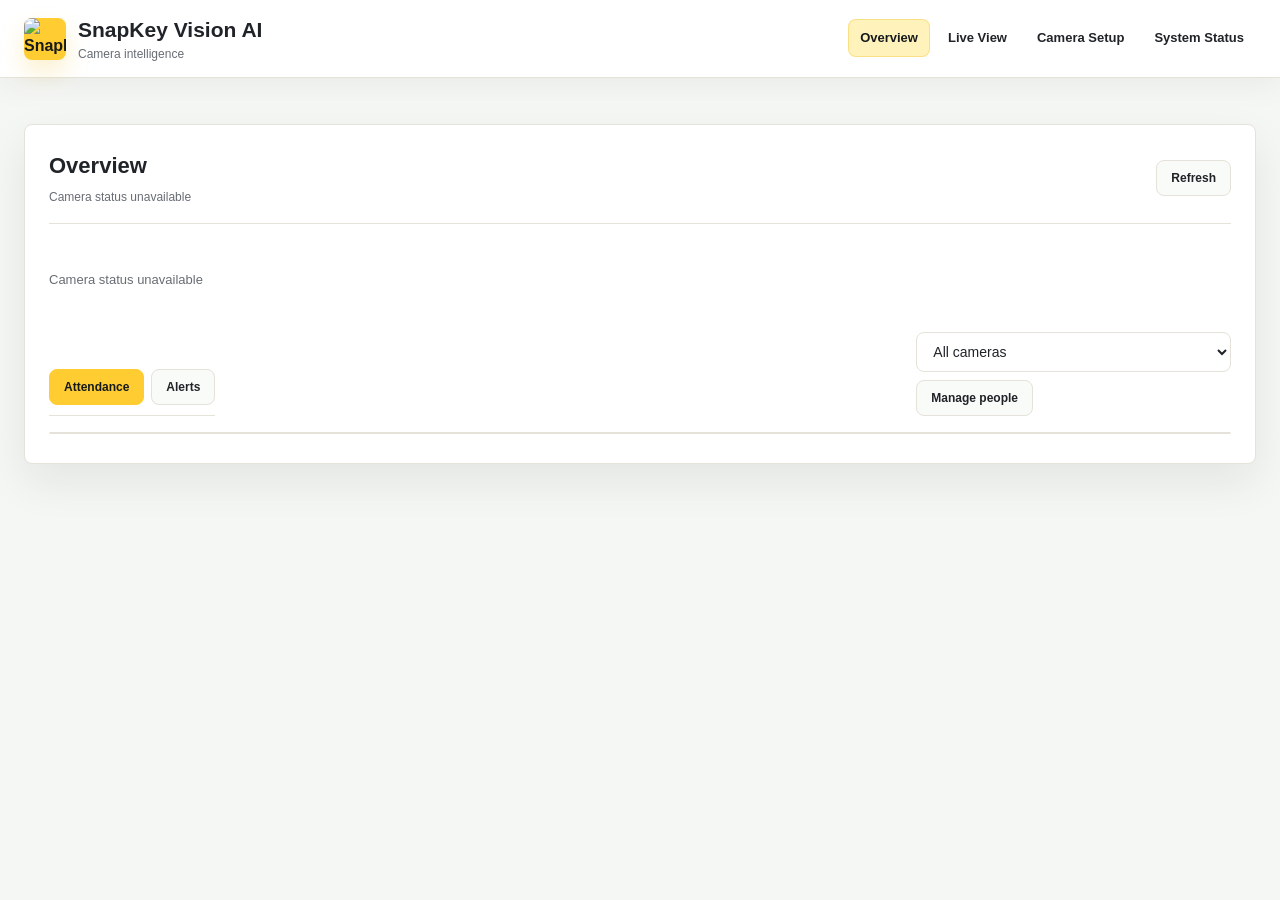
==== camera_service/web/setup.html @ 59950f77 "Fix unknown-person detection on entrance cameras" ====
<!DOCTYPE html>
<html lang="en">
<head>
    <meta charset="UTF-8">
    <meta name="viewport" content="width=device-width, initial-scale=1.0">
    <title>SnapKey Vision AI</title>
    <style>
        @font-face { font-family:Outfit; src:url('/static/fonts/outfit.woff2') format('woff2'); font-weight:100 900; font-display:swap; }
        [hidden] { display:none !important; }
        :root {
            --ink: #202327;
            --muted: #686d74;
            --line: #e5e2d9;
            --surface: #ffffff;
            --soft: #f2f5f3;
            --cream: #f5f7f5;
            --cream-alt: #f9fbf9;
            --brand: #ffcc32;
            --brand-dark: #161a1d;
            --brand-soft: #fff3bb;
            --success: #16a34a;
            --warning: #d97706;
            --danger: #dc2626;
            --shadow: 0 18px 45px rgba(22, 26, 29, 0.08);
        }

        * {
            margin: 0;
            padding: 0;
            box-sizing: border-box;
            font-family: "Outfit", "Segoe UI", Tahoma, Geneva, Verdana, sans-serif;
        }

        body {
            min-height: 100vh;
            background: var(--cream);
            color: var(--ink);
            line-height: 1.55;
        }

        .container {
            max-width: 1360px;
            margin: 0 auto;
            padding: 24px;
        }

        header {
            position: sticky;
            top: 0;
            z-index: 20;
            background: rgba(255, 255, 255, 0.94);
            border-bottom: 1px solid var(--line);
            box-shadow: 0 8px 30px rgba(22, 26, 29, 0.05);
            backdrop-filter: blur(14px);
        }

        .header-content {
            display: flex;
            justify-content: space-between;
            align-items: center;
            gap: 18px;
            max-width: 1360px;
            margin: 0 auto;
            padding: 14px 24px;
        }

        .brand-lockup {
            display: flex;
            align-items: center;
            gap: 12px;
            min-width: 230px;
        }

        .brand-mark {
            width: 42px;
            height: 42px;
            border-radius: 8px;
            background: var(--brand);
            color: var(--brand-dark);
            display: grid;
            place-items: center;
            font-weight: 800;
            box-shadow: 0 12px 24px rgba(239, 187, 31, 0.22);
        }

        h1 {
            font-size: 21px;
            font-weight: 750;
            letter-spacing: 0;
        }

        .brand-subtitle {
            color: var(--muted);
            font-size: 12px;
            margin-top: -2px;
        }

        nav {
            display: flex;
            gap: 6px;
            overflow-x: auto;
            padding-bottom: 2px;
        }

        nav a {
            color: var(--ink);
            text-decoration: none;
            padding: 9px 12px;
            border-radius: 8px;
            font-size: 13px;
            font-weight: 650;
            white-space: nowrap;
            transition: background-color 0.2s, color 0.2s, box-shadow 0.2s;
        }

        nav a:hover, nav a.active {
            background: var(--brand-soft);
            color: var(--brand-dark);
            box-shadow: inset 0 0 0 1px rgba(239, 187, 31, 0.35);
        }

        .main-content {
            display: none;
            padding: 24px;
            background-color: var(--surface);
            border: 1px solid var(--line);
            border-radius: 8px;
            box-shadow: var(--shadow);
            margin-top: 22px;
        }

        .main-content.active {
            display: block;
        }

        .section-header {
            display: flex;
            justify-content: space-between;
            align-items: center;
            gap: 16px;
            margin-bottom: 22px;
            padding-bottom: 16px;
            border-bottom: 1px solid var(--line);
        }

        .section-title {
            font-size: 22px;
            font-weight: 760;
            color: var(--ink);
        }

        h3 {
            margin: 22px 0 12px;
            color: #1e293b;
            font-size: 16px;
        }

        small {
            display: block;
            color: var(--muted);
            margin-top: 5px;
            font-size: 12px;
        }

        .btn {
            min-height: 36px;
            padding: 9px 14px;
            border: 1px solid transparent;
            border-radius: 8px;
            cursor: pointer;
            font-size: 12px;
            font-weight: 750;
            letter-spacing: 0;
            transition: transform 0.15s, box-shadow 0.15s, background-color 0.2s;
        }

        .btn:hover {
            transform: translateY(-1px);
        }
        .btn:disabled { opacity:.45; cursor:not-allowed; transform:none; box-shadow:none; }

        .btn-primary {
            background: var(--brand);
            color: var(--brand-dark);
            box-shadow: 0 10px 20px rgba(239, 187, 31, 0.20);
        }

        .btn-secondary {
            background-color: var(--cream-alt);
            color: var(--ink);
            border-color: var(--line);
        }

        .btn-success {
            background-color: var(--success);
            color: white;
        }

        .btn-danger {
            background-color: var(--danger);
            color: white;
        }

        .form-group {
            margin-bottom: 16px;
        }

        .form-group label, .form-col > label {
            display: block;
            margin-bottom: 6px;
            font-size: 13px;
            font-weight: 700;
            color: var(--ink);
        }

        .form-control {
            width: 100%;
            min-height: 40px;
            padding: 10px 12px;
            border: 1px solid var(--line);
            border-radius: 8px;
            background: white;
            color: var(--ink);
            font-size: 14px;
            transition: border-color 0.2s, box-shadow 0.2s;
        }

        .form-control:focus {
            border-color: #efbb1f;
            box-shadow: 0 0 0 4px rgba(255, 204, 50, 0.22);
            outline: none;
        }

        .checkbox-group {
            display: flex;
            align-items: center;
            gap: 9px;
            margin-bottom: 10px;
            color: #334155;
            font-weight: 650;
        }

        .checkbox-group input[type="checkbox"] {
            width: 16px;
            height: 16px;
            accent-color: var(--brand);
        }

        .status-badge {
            display: inline-block;
            padding: 5px 9px;
            border-radius: 999px;
            font-size: 11px;
            font-weight: 800;
            text-transform: uppercase;
        }

        .status-online {
            background-color: #dcfce7;
            color: #166534;
        }

        .status-offline {
            background-color: #fee2e2;
            color: #991b1b;
        }

        .status-degraded {
            background-color: #fef3c7;
            color: #92400e;
        }

        .status-reconnecting {
            background-color: #e0f2fe;
            color: #075985;
        }

        .camera-card {
            background: #ffffff;
            border: 1px solid var(--line);
            border-radius: 8px;
            padding: 18px;
            margin-bottom: 14px;
            box-shadow: 0 12px 30px rgba(15, 35, 70, 0.05);
            display: grid;
            grid-template-columns: minmax(0, 1fr) auto;
            gap: 16px;
            align-items: center;
        }

        .camera-info h3 {
            margin: 0 0 6px;
        }

        .camera-info p {
            color: var(--muted);
            font-size: 13px;
            overflow-wrap: anywhere;
        }

        .camera-actions {
            display: flex;
            flex-wrap: wrap;
            justify-content: flex-end;
            gap: 8px;
            max-width: 520px;
        }

        .table-container {
            overflow-x: auto;
            margin-top: 16px;
            border: 1px solid var(--line);
            border-radius: 8px;
            background: white;
        }

        table {
            width: 100%;
            border-collapse: collapse;
            min-width: 760px;
        }

        th, td {
            padding: 13px 14px;
            text-align: left;
            border-bottom: 1px solid #edf2f7;
            font-size: 13px;
            vertical-align: middle;
        }

        th {
            background-color: #f8fafc;
            font-weight: 800;
            color: #475569;
            text-transform: uppercase;
            font-size: 11px;
        }

        tr:hover {
            background-color: var(--cream-alt);
        }

        .person-photo, .person-photo-placeholder {
            width: 50px;
            height: 50px;
            border-radius: 8px;
        }

        .person-photo {
            object-fit: cover;
            border: 1px solid var(--line);
            background-color: #f8fafc;
            display: block;
        }

        .person-photo-placeholder {
            border: 1px dashed var(--line);
            color: var(--muted);
            background-color: var(--cream-alt);
            display: flex;
            align-items: center;
            justify-content: center;
            font-size: 11px;
            font-weight: 700;
        }

        .preview-container {
            margin-top: 20px;
            text-align: center;
        }

        .preview-image {
            max-width: 100%;
            max-height: 460px;
            border: 1px solid var(--line);
            border-radius: 8px;
            box-shadow: 0 14px 30px rgba(15, 35, 70, 0.08);
        }

        .test-result {
            margin-top: 15px;
            padding: 13px 14px;
            border-radius: 8px;
            display: none;
            font-size: 13px;
        }

        .test-success {
            background-color: #ecfdf5;
            color: #166534;
            border: 1px solid #bbf7d0;
            display: block;
        }

        .test-failure {
            background-color: #fef2f2;
            color: #991b1b;
            border: 1px solid #fecaca;
            display: block;
        }

        .form-row {
            display: flex;
            gap: 15px;
            margin-bottom: 15px;
        }

        .form-col {
            flex: 1;
            min-width: 0;
        }

        .loading {
            display: inline-block;
            width: 18px;
            height: 18px;
            border: 3px solid rgba(255,255,255,.3);
            border-radius: 50%;
            border-top-color: white;
            animation: spin 1s ease-in-out infinite;
        }

        @keyframes spin {
            to { transform: rotate(360deg); }
        }

        .system-status {
            display: grid;
            grid-template-columns: repeat(auto-fit, minmax(190px, 1fr));
            gap: 14px;
            margin-top: 18px;
        }

        .status-item {
            background: linear-gradient(180deg, #ffffff, var(--cream-alt));
            border: 1px solid var(--line);
            padding: 16px;
            border-radius: 8px;
        }

        .status-item h3 {
            font-size: 12px;
            color: var(--muted);
            margin: 0 0 8px;
            text-transform: uppercase;
        }

        .status-item p {
            font-size: 19px;
            font-weight: 800;
            color: var(--ink);
            overflow-wrap: anywhere;
        }

        .status-ok {
            color: var(--success) !important;
        }

        .status-warning {
            color: var(--warning) !important;
        }

        .status-error {
            color: var(--danger) !important;
        }

        .activation-panel {
            margin-top: 22px;
            padding: 18px;
            border: 1px solid var(--line);
            border-radius: 8px;
            background: var(--cream-alt);
        }

        .activation-panel h3 {
            margin-top: 0;
        }

        .activation-panel .btn {
            width: 100%;
        }

        .activation-message {
            margin-top: 12px;
            font-size: 13px;
            font-weight: 700;
            color: var(--muted);
        }

        .alert-banner {
            display: none;
            margin-bottom: 20px;
            padding: 14px 16px;
            border-radius: 8px;
            background: #fff1f2;
            color: #9f1239;
            border: 1px solid #fecdd3;
            font-weight: 750;
            box-shadow: 0 10px 25px rgba(225, 29, 72, 0.08);
        }

        #camera-form, #person-form-panel {
            background: var(--cream-alt);
            border: 1px solid var(--line);
            border-radius: 8px;
            padding: 18px;
            margin-bottom: 20px;
        }

        @media (max-width: 900px) {
            .header-content, .form-row, .camera-card {
                flex-direction: column;
                display: flex;
                align-items: stretch;
            }

            nav {
                width: 100%;
            }

            .camera-actions {
                justify-content: flex-start;
                max-width: none;
            }

            .container {
                padding: 16px;
            }
        }

        .operator-camera-tiles { display:grid; grid-template-columns:repeat(auto-fit,minmax(210px,1fr)); gap:10px; margin-bottom:18px; }
        .operator-camera-tile { display:flex; justify-content:space-between; align-items:center; gap:10px; min-height:74px; padding:13px 14px; border:1px solid var(--line); border-radius:8px; background:var(--surface); color:var(--ink); text-align:left; cursor:pointer; }
        .operator-camera-tile:hover { border-color:#e3b526; background:var(--brand-soft); }
        .operator-camera-tile strong,.operator-camera-tile small { display:block; margin:0; }
        .operator-camera-tile .live-status.online { color:var(--success); }
        .operator-camera-tile .live-status.offline { color:var(--danger); }
        .operator-records-toolbar { display:flex; justify-content:space-between; align-items:end; gap:12px; flex-wrap:wrap; }
        .operator-records-toolbar .form-control { min-width:190px; }
        #operator-records-table .btn { min-height:30px; padding:6px 9px; text-decoration:none; display:inline-flex; align-items:center; }
        @media (max-width:650px){ .operator-records-toolbar{align-items:stretch}.operator-records-toolbar .live-toolbar-actions{width:100%}.operator-records-toolbar .form-control{min-width:0;flex:1} }

        /* Camera Eye professional live workspace */
        .live-toolbar { display:flex; justify-content:space-between; align-items:center; gap:12px; flex-wrap:wrap; margin-bottom:18px; }
        .live-toolbar-actions { display:flex; gap:8px; align-items:center; flex-wrap:wrap; }
        .live-grid { display:grid; grid-template-columns:repeat(2,minmax(0,1fr)); gap:14px; }
        .live-grid.single { grid-template-columns:1fr; }
        .live-grid.dense { grid-template-columns:repeat(3,minmax(0,1fr)); }
        .live-tile { position:relative; overflow:hidden; min-height:250px; border:1px solid var(--line); border-radius:8px; background:#111827; box-shadow:0 8px 24px rgba(15,23,42,.10); }
        .live-tile img { display:block; width:100%; aspect-ratio:16/9; object-fit:contain; background:#0b0f14; }
        .live-tile-head { display:flex; justify-content:space-between; gap:8px; padding:10px 12px; color:white; background:#101519; }
        .live-tile-head strong { font-size:13px; }
        .live-status { display:inline-flex; align-items:center; gap:5px; font-size:11px; font-weight:750; }
        .live-status.online { color:#86efac; } .live-status.offline { color:#fca5a5; }
        .live-tile-foot { display:flex; justify-content:space-between; gap:8px; align-items:center; padding:10px 12px; background:#fff; }
        .live-tile-foot small { margin:0; }
        .camera-card { border:1px solid var(--line); border-radius:6px; padding:16px; margin-bottom:8px; background:#fff; display:flex; justify-content:space-between; align-items:center; gap:16px; }
        .camera-card .camera-info h3 { margin:0 0 5px; }
        .camera-card .camera-actions { display:flex; gap:7px; flex-wrap:wrap; justify-content:flex-end; }
        .camera-card .danger-menu { opacity:.86; }
        .camera-meta { color:var(--muted); font-size:12px; margin-top:3px; }
        .feature-pills { display:flex; gap:6px; flex-wrap:wrap; margin-top:10px; }
        .feature-pill { background:var(--cream-alt); border:1px solid var(--line); border-radius:999px; padding:4px 8px; font-size:10px; font-weight:700; }
        .camera-wall-empty { padding:44px 20px; text-align:center; border:1px dashed var(--line); border-radius:12px; color:var(--muted); background:var(--cream-alt); }
        @media (max-width:900px){ .live-grid,.live-grid.dense{grid-template-columns:1fr}.live-tile{min-height:180px}.edge-overview-grid{grid-template-columns:1fr !important} }
        #live-section { box-shadow:none; border:0; background:transparent; padding:0; }
        #cameras-section { box-shadow:none; border:0; background:transparent; padding:0; }
        .workspace-tabs { display:flex; gap:6px; align-items:center; }
        .workspace-tabs button[aria-selected="true"], .activity-tabs button[aria-selected="true"] { background:var(--brand); color:var(--brand-dark); border-color:var(--brand); }
        .focus-workspace { display:grid; grid-template-columns:minmax(170px,210px) minmax(0,1fr) minmax(240px,280px); gap:14px; align-items:start; }
        .camera-rail, .focus-detail, .activity-band { background:var(--surface); border:1px solid var(--line); border-radius:8px; }
        .camera-rail { padding:12px; display:grid; gap:6px; }
        .camera-rail h3, .focus-detail h3 { margin:0 0 8px; font-size:13px; }
        .camera-rail button { width:100%; min-height:58px; text-align:left; background:transparent; border:1px solid transparent; border-radius:6px; padding:8px 10px; cursor:pointer; color:var(--ink); }
        .camera-rail button[aria-current="true"] { border-color:#e3b526; background:#fff5ca; }
        .camera-rail button strong, .camera-rail button small { display:block; margin:0; overflow-wrap:anywhere; }
        .camera-rail button small { font-weight:500; }
        .focus-stage { background:#101519; border-radius:8px; overflow:hidden; min-width:0; }
        .focus-stage img, .focus-placeholder { width:100%; aspect-ratio:16/9; object-fit:contain; display:block; background:#101519; }
        .focus-placeholder { display:grid; place-items:center; color:#d1d5db; text-align:center; padding:20px; }
        .focus-stage-bar { padding:10px 12px; color:#f9fafb; display:flex; justify-content:space-between; gap:10px; align-items:center; }
        .focus-stage-bar strong { font-size:13px; overflow-wrap:anywhere; }
        .focus-detail { padding:14px; min-height:260px; }
        .focus-detail dl { display:grid; grid-template-columns:1fr auto; gap:8px; font-size:12px; margin:0 0 14px; }
        .focus-detail dt { color:var(--muted); }.focus-detail dd { margin:0; text-align:right; font-weight:700; overflow-wrap:anywhere; }
        .recognized-person { display:flex; gap:10px; align-items:center; border-top:1px solid var(--line); padding:12px 0; margin-top:4px; min-height:60px; }
        #station-panel .recognized-person { flex-wrap:wrap; }
        #station-panel .recognized-person img { width:100px; height:100px; }
        .recognized-person img { width:44px; height:44px; border-radius:6px; object-fit:cover; background:var(--soft); }
        .recognized-person strong { display:block; font-size:12px; }.recognized-person small { margin:0; }
        .focus-detail .camera-actions { display:flex; flex-wrap:wrap; gap:7px; }
        .focus-detail .camera-actions .btn { flex:1 1 46%; }
        .focus-detail .camera-actions .btn:disabled { opacity:.45; cursor:not-allowed; }
        .activity-band { margin-top:14px; padding:14px; min-height:170px; }
        .activity-tabs { display:flex; gap:7px; border-bottom:1px solid var(--line); padding-bottom:10px; }
        .activity-list { display:grid; gap:0; max-height:260px; overflow-y:auto; }
        .activity-row { display:grid; grid-template-columns:minmax(0,1fr) auto; gap:8px; padding:11px 2px; border-bottom:1px solid var(--line); font-size:12px; }
        .activity-row strong { display:block; overflow-wrap:anywhere; }.activity-row small { margin:0; }.activity-row time { white-space:nowrap; color:var(--muted); }
        .activity-empty { padding:24px 0; color:var(--muted); font-size:13px; }
        #live-wall-view[hidden], #live-focus-view[hidden], .focus-stage img[hidden], .focus-placeholder[hidden] { display:none; }
        #live-layout-controls[hidden], .recognized-person img[hidden] { display:none; }
        @media (max-width:1050px) { .focus-workspace { grid-template-columns:160px minmax(0,1fr); }.focus-detail { grid-column:1 / -1; min-height:0; } }
        @media (max-width:650px) { .focus-workspace { grid-template-columns:1fr; }.camera-rail { display:block; }.camera-rail h3 { display:none; }#focus-camera-list { display:flex; gap:6px; overflow-x:auto; }.camera-rail button { min-width:145px; }.focus-detail { grid-column:auto; }.live-toolbar { align-items:flex-start; } }
    
        .focus-stage { position:relative; }
        #security-zone-layer { position:absolute; inset:42px 0 0 0; z-index:5; pointer-events:auto; }
        .security-zone-box { position:absolute; border:2px solid #ffcc32; background:rgba(255,204,50,.10); min-width:8px; min-height:8px; }
        .security-zone-box span { position:absolute; left:0; top:0; transform:translateY(-100%); background:#161a1d; color:#fff; padding:2px 6px; font-size:11px; white-space:nowrap; }
        .security-zone-resize { position:absolute; right:-6px; bottom:-6px; width:14px; height:14px; border-radius:50%; background:#ffcc32; border:2px solid #161a1d; cursor:nwse-resize; }
</style>
</head>
<body>
    <header>
        <div class="header-content">
            <div class="brand-lockup">
                <img class="brand-mark" src="/static/snapkey.png" alt="SnapKey">
                <div>
                    <h1>SnapKey Vision AI</h1>
                    <div class="brand-subtitle">Camera intelligence</div>
                </div>
            </div>
            <nav>
                <a href="#" class="active" data-section="overview">Overview</a>
                <a href="#" data-section="live">Live View</a>
                <a href="#" data-section="cameras">Camera Setup</a>
                <a href="#" data-section="system">System Status</a>
            </nav>
        </div>
    </header>

    <div class="container">
        <div id="operator-notice" role="status" hidden></div>
        <div id="unknown-alert-banner" class="alert-banner"></div>

        <section id="overview-section" class="main-content active">
            <div class="section-header"><div><h2 class="section-title">Overview</h2><small id="overview-summary">Loading cameras...</small></div><button class="btn btn-secondary" id="overview-refresh" type="button">Refresh</button></div>
            <div id="operator-camera-tiles" class="operator-camera-tiles"></div>
            <div class="operator-records-toolbar">
                <div class="activity-tabs" role="tablist" aria-label="Records"><button class="btn btn-secondary" id="operator-attendance-tab" role="tab" aria-selected="true" type="button">Attendance</button><button class="btn btn-secondary" id="operator-alerts-tab" role="tab" aria-selected="false" type="button">Alerts</button></div>
                <div class="live-toolbar-actions"><select id="operator-camera-filter" class="form-control" aria-label="Filter by camera"><option value="">All cameras</option></select><button id="operator-manage-people" class="btn btn-secondary" type="button">Manage people</button></div>
            </div>
            <div class="table-container"><table id="operator-records-table"><thead id="operator-records-head"></thead><tbody id="operator-records-body"></tbody></table></div>
            <small id="operator-records-status" role="status"></small>
        </section>

        <!-- System Status Section -->
        <div id="system-section" class="main-content">
            <div class="section-header">
                <h2 class="section-title">System Status</h2>
            </div>

            <div class="system-status">
                <div class="status-item">
                    <h3>Application Status</h3>
                    <p id="app-status" class="status-ok">Loading...</p>
                </div>
                <div class="status-item">
                    <h3>Database Status</h3>
                    <p id="db-status" class="status-ok">Loading...</p>
                </div>
                <div class="status-item">
                    <h3>Configured Cameras</h3>
                    <p id="camera-count">0</p>
                </div>
                <div class="status-item">
                    <h3>Online Cameras</h3>
                    <p id="online-cameras">0</p>
                </div>
                <div class="status-item">
                    <h3>Active Personnel</h3>
                    <p id="active-personnel">0</p>
                </div>
                <div class="status-item">
                    <h3>Unknown Incidents Today</h3>
                    <p id="unknown-incidents">0</p>
                </div>
                <div class="status-item">
                    <h3>Edge Agent</h3>
                    <p id="edge-id">Loading...</p>
                </div>
                <div class="status-item">
                    <h3>Cloud Sync</h3>
                    <p id="cloud-sync-status">Loading...</p>
                </div>
                <div class="status-item">
                    <h3>Queued Events</h3>
                    <p id="queued-events">0</p>
                </div>
                <div class="status-item">
                    <h3>Activation</h3>
                    <p id="license-status">Loading...</p>
                </div>
                <div class="status-item">
                    <h3>Machine Code</h3>
                    <p id="machine-code">Loading...</p>
                </div>
            </div>


            <details class="operator-advanced"><summary>Device details</summary><div id="system-diagnostics-grid" class="system-status"></div></details>
            <div hidden style="display:grid;grid-template-columns:1.35fr 1fr;gap:16px;margin:20px 0" class="edge-overview-grid">
                <div class="camera-card">
                    <div style="display:flex;justify-content:space-between;align-items:center;gap:12px"><div><h3 style="margin:0">Camera Health</h3><small>Current status of cameras connected to this Edge PC.</small></div><button class="btn btn-primary" type="button" id="overview-open-live">Open Live Cameras</button></div>
                    <div id="edge-overview-cameras" style="margin-top:10px">Loading cameras...</div>
                </div>
                <div class="camera-card">
                    <h3 style="margin:0">Edge Health</h3><small>Cloud sync and local processing status.</small>
                    <div id="edge-overview-health" style="margin-top:14px">Loading...</div>
                </div>
            </div>
            <div class="activation-panel">
                <h3>Cloud Activation</h3>
                <form id="activation-form">
                    <div class="form-group">
                        <label for="activation-code">One-Time Activation Code</label>
                        <input type="text" id="activation-code" class="form-control" autocomplete="one-time-code" placeholder="CE-XXXX-XXXX-XXXX" required>
                        <small>Generate this code from Camera Eye Cloud → System Status → Setup New Device. Company and shop are assigned automatically.</small>
                    </div>
                    <button type="submit" class="btn btn-primary" id="activation-submit">Activate This PC</button>
                    <div id="activation-message" class="activation-message"></div>
                </form>
            </div>
        </div>


        <!-- Live Cameras Section -->
        <div id="live-section" class="main-content">
            <div class="section-header">
                <div>
                    <h2 class="section-title">Live View</h2>
                </div>
                <div class="live-toolbar-actions">
                    <button class="btn btn-secondary" id="live-refresh-btn" type="button">Refresh</button>
                    <button class="btn btn-primary" id="live-overlay-btn" type="button">AI Overlay: On</button>
                </div>
            </div>
            <div class="live-toolbar">
                <div><strong id="live-camera-summary">Loading cameras...</strong></div>
                <div class="workspace-tabs" role="tablist" aria-label="Camera view">
                    <button class="btn btn-secondary" id="live-focus-tab" type="button" role="tab" aria-selected="true">Focus</button>
                    <button class="btn btn-secondary" id="live-wall-tab" type="button" role="tab" aria-selected="false">Wall</button>
                </div>
                <div class="live-toolbar-actions" id="live-layout-controls" hidden>
                    <button class="btn btn-secondary live-layout-btn" data-layout="single" type="button">1</button>
                    <button class="btn btn-secondary live-layout-btn" data-layout="grid" type="button">4</button>
                    <button class="btn btn-secondary live-layout-btn" data-layout="dense" type="button">9</button>
                </div>
            </div>
            <button id="close-live-view" class="btn btn-secondary" type="button">Close Live View</button>
            <div id="live-focus-view" class="focus-workspace" role="tabpanel">
                <aside class="camera-rail"><h3>Cameras</h3><div id="focus-camera-list"></div></aside>
                <div class="focus-stage">
                    <div class="focus-stage-bar"><strong id="focus-camera-name">Select a camera</strong><span id="focus-camera-status" class="live-status offline">OFFLINE</span></div>
                    <img id="focus-camera-image" alt="Selected live camera" hidden>
                    <div id="security-zone-layer" hidden></div>
                    <div id="focus-camera-placeholder" class="focus-placeholder"><span id="focus-camera-placeholder-text">Select an online camera</span><button id="focus-open-live-btn" class="btn btn-primary" type="button" hidden>Open Live View</button></div>
                </div>
                <aside class="focus-detail">
                    <h3 id="focus-purpose">Attendance</h3>
                    <dl><dt>Camera role</dt><dd id="focus-camera-role">-</dd><dt>Monitoring</dt><dd id="focus-camera-monitoring">-</dd></dl>
                    <span id="focus-camera-zone" hidden></span><span id="focus-camera-features" hidden></span>
                    <div id="station-panel"><div class="recognized-person"><img id="focus-person-photo" alt="Latest attendance snapshot" hidden><div><strong id="focus-person-name">No attendance yet</strong><small id="focus-person-time"></small></div></div>
                    <dl id="focus-attendance-details"><dt>Recognition</dt><dd id="focus-time-in">-</dd><dt>State</dt><dd id="focus-time-out">-</dd><dt>Validity</dt><dd id="focus-duration">-</dd></dl>
                    <div id="station-actions" class="camera-actions"></div>
                    <div class="camera-actions"><button class="btn btn-success" id="attendance-start" type="button">Start Attendance</button><button class="btn btn-danger" id="attendance-stop" type="button">Stop Attendance</button></div>
                    <h3>Recent attendance</h3><div id="station-recent" class="activity-list" style="max-height:300px;overflow:auto"></div></div>
                    <div id="security-panel" hidden><strong>Security zones</strong><small>Draw zones over the live picture. Unknown-person alarms are confirmed only inside enabled zones.</small><div class="camera-actions"><button class="btn btn-primary" id="security-add-zone" type="button">Add Detection Zone</button><button class="btn btn-secondary" id="security-refresh-zones" type="button">Refresh Zones</button></div><div id="security-zone-list" class="activity-list"></div><small id="security-zone-message"></small><h3>Safety detection</h3><small id="safety-capability">Fire / smoke: checking model capability…</small></div>
                    <div class="camera-actions"><button class="btn btn-success" id="focus-camera-start" type="button">Start Camera</button><button class="btn btn-secondary" id="focus-camera-stop" type="button">Stop Camera</button><button class="btn btn-secondary" id="focus-camera-capture" type="button">Capture</button><button class="btn btn-secondary" id="focus-camera-settings" type="button">Settings</button><button class="btn btn-secondary" id="focus-camera-fullscreen" type="button">Full Screen</button></div>
                    <small id="focus-control-message" role="status"></small>
                </aside>
            </div>
            <div id="live-wall-view" role="tabpanel" hidden><div id="live-camera-grid" class="live-grid"></div></div>
            <div class="activity-band" hidden><div class="activity-tabs" role="tablist" aria-label="Recent activity"><button class="btn btn-secondary" id="live-attendance-tab" type="button" role="tab" aria-selected="true">Attendance</button><button class="btn btn-secondary" id="live-alerts-tab" type="button" role="tab" aria-selected="false">Alerts</button></div><div id="live-activity-list" class="activity-list" aria-live="polite"></div></div>
        </div>

        <!-- Cameras Section -->
        <div id="cameras-section" class="main-content">
            <div class="section-header">
                <h2 class="section-title">Camera Setup</h2>
                <button class="btn btn-primary" id="add-camera-btn">Add Camera</button>
            </div>

            <div id="camera-form" style="display: none;">
                <h3>Camera Setup</h3>
                <form id="camera-setup-form">
                    <div class="form-row">
                        <div class="form-col">
                            <div class="form-group">
                                <label for="camera-name">Camera Name</label>
                                <input type="text" id="camera-name" class="form-control" required>
                            </div>
                        </div>
                        <div class="form-col" hidden>
                            <div class="form-group">
                                <label for="camera-id">Camera ID</label>
                                <input type="text" id="camera-id" class="form-control">
                            </div>
                        </div>
                    </div>

                    <div class="form-group">
                        <label for="rtsp-url">Camera Source</label>
                        <input type="text" id="rtsp-url" class="form-control" placeholder="RTSP URL or webcam index, for example 0" required>
                    </div>

                    <div class="form-group">
                        <label for="camera-role">Camera Role</label>
                        <select id="camera-role" class="form-control">
                            <option value="ENTRANCE_EXIT">Attendance</option>
                            <option value="SECURITY">Security / unknown persons</option>
                            <option value="GENERAL">General monitoring</option>
                            <option value="SHOPLIFTING">Object security</option>
                        </select>
                    </div>

                    <details class="operator-advanced" id="camera-advanced"><summary>Advanced settings</summary>
                    <div class="form-row">
                        <div class="form-col">
                            <div class="form-group">
                                <label for="camera-zone">Camera Zone</label>
                                <select id="camera-zone" class="form-control">
                                    <option value="inside">Inside</option>
                                    <option value="outside">Outside</option>
                                </select>
                            </div>
                        </div>
                        <div class="form-col">
                            <div class="form-group">
                                <label for="crowd-threshold">Crowd Alert Threshold</label>
                                <input type="number" id="crowd-threshold" class="form-control" value="10" min="1">
                            </div>
                        </div>
                    </div>

                    <div class="form-group">
                        <label>Features</label>
                        <div class="checkbox-group" id="feature-row-attendance">
                            <input type="checkbox" id="feature-attendance" checked>
                            <label for="feature-attendance">Attendance</label>
                        </div>
                        <div class="checkbox-group" id="feature-row-face-recognition">
                            <input type="checkbox" id="feature-face-recognition" checked>
                            <label for="feature-face-recognition">Face Recognition</label>
                        </div>
                        <div class="checkbox-group" id="feature-row-unknown-detection">
                            <input type="checkbox" id="feature-unknown-detection" checked>
                            <label for="feature-unknown-detection">Unknown Person Detection</label>
                        </div>
                        <div class="checkbox-group" id="feature-row-shoplifting">
                            <input type="checkbox" id="feature-shoplifting">
                            <label for="feature-shoplifting">Shoplifting</label>
                        </div>
                        <div class="checkbox-group" id="feature-row-object-security">
                            <input type="checkbox" id="feature-object-security">
                            <label for="feature-object-security">Object Security</label>
                        </div>
                    </div>

                    <div class="form-group">
                        <label>Tracking Performance</label>
                        <div class="form-row">
                            <div class="form-col">
                                <label for="camera-rotation">Rotation</label><select id="camera-rotation" class="form-control"><option value="0">Normal (0°)</option><option value="90">90°</option><option value="180">180°</option><option value="270">270°</option></select><select id="tracking-mode" class="form-control">
                                    <option value="detect" selected>Detection only</option>
                                    <option value="track">ByteTrack IDs</option>
                                </select>
                                <small>Detection only is fastest. ByteTrack gives stable IDs.</small>
                            </div>
                            <div class="form-col">
                                <input type="number" id="tracking-fps" class="form-control" value="3" min="1" max="12" step="0.5">
                                <small>Tracking FPS. Use 2-4 on low-end laptops.</small>
                            </div>
                            <div class="form-col">
                                <select id="tracking-imgsz" class="form-control">
                                    <option value="320">Fast 320</option>
                                    <option value="384" selected>Balanced 384</option>
                                    <option value="480">Sharper 480</option>
                                    <option value="640">Best 640</option>
                                </select>
                                <small>AI image size. Smaller is faster.</small>
                            </div>
                            <div class="form-col">
                                <input type="number" id="tracking-quality" class="form-control" value="65" min="35" max="95" step="5">
                                <small>Stream quality. 55-70 is best for weak PCs.</small>
                            </div>
                        </div>
                    </div>

                    </details>
                    <div class="form-group">
                        <button type="button" class="btn btn-secondary" id="test-connection-btn">
                            <span id="test-btn-text">TEST CONNECTION</span>
                            <span id="test-btn-loading" class="loading" style="display: none;"></span>
                        </button>
                    </div>

                    <div id="test-result" class="test-result"></div>

                    <div class="preview-container" id="preview-container" style="display: none;">
                        <h4>Camera Preview</h4>
                        <img id="camera-preview" class="preview-image" alt="Camera Preview">
                    </div>

                    <div class="form-group">
                        <button type="submit" class="btn btn-primary">SAVE CAMERA</button>
                        <button type="button" class="btn btn-secondary" id="cancel-camera-btn">CANCEL</button>
                    </div>
                </form>
            </div>

            <div id="camera-list">
                <h3>Configured Cameras</h3>
                <div id="cameras-container"></div>
            </div>
        </div>

        <!-- Personnel Section -->
        <div id="personnel-section" class="main-content">
            <div class="section-header">
                <h2 class="section-title">Manage People</h2>
                <div class="live-toolbar-actions"><button class="btn btn-secondary" id="people-back" type="button">Back to overview</button><button class="btn btn-primary" id="add-person-btn">Add person</button></div>
            </div>

            <div id="person-form-panel" style="display: none;">
                <h3>Add Person</h3>
                <form id="person-form">
                    <div class="form-row">
                        <div class="form-col">
                            <div class="form-group">
                                <label for="person-name">Full Name</label>
                                <input type="text" id="person-name" class="form-control" required>
                            </div>
                        </div>
                        <div class="form-col">
                            <div class="form-group">
                                <label for="employee-code">Employee Code</label>
                                <input type="text" id="employee-code" class="form-control" required>
                            </div>
                        </div>
                    </div>

                    <div class="form-row">
                        <div class="form-col">
                            <div class="form-group">
                                <label for="person-role">Role</label>
                                <select id="person-role" class="form-control">
                                    <option value="WORKER">Worker</option>
                                    <option value="MANAGER">Manager</option>
                                    <option value="OWNER">Owner</option>
                                </select>
                            </div>
                        </div>
                        <div class="form-col">
                            <div class="form-group">
                                <label for="person-phone">Phone</label>
                                <input type="text" id="person-phone" class="form-control">
                            </div>
                        </div>
                    </div>

                    <div class="form-group">
                        <label for="person-email">Email</label>
                        <input type="email" id="person-email" class="form-control">
                    </div>

                    <div class="form-group">
                        <label for="person-face-image">Face Image</label>
                        <input type="file" id="person-face-image" class="form-control" accept="image/jpeg,image/png,image/webp">
                        <small>Use a clear front-facing image with one face. You can add or replace this later with Enroll Face.</small>
                    </div>

                    <div class="form-group">
                        <button type="submit" class="btn btn-primary" id="person-save-btn">ADD PERSON</button>
                        <button type="button" class="btn btn-secondary" id="cancel-person-btn">CANCEL</button>
                    </div>
                </form>
            </div>

            <div class="table-container">
                <table id="personnel-table">
                    <thead>
                        <tr>
                            <th>Photo</th>
                            <th>Name</th>
                            <th>Employee Code</th>
                            <th>Role</th>
                            <th>Phone</th>
                            <th>Email</th>
                            <th>Active</th>
                            <th>Actions</th>
                        </tr>
                    </thead>
                    <tbody id="personnel-list">
                        <!-- Personnel will be loaded here -->
                    </tbody>
                </table>
            </div>
        </div>

        <!-- Attendance Section -->
        <div id="attendance-section" class="main-content">
            <div class="section-header">
                <h2 class="section-title">Attendance Records</h2>
            </div>

            <div class="table-container">
                <table id="attendance-table">
                    <thead>
                        <tr>
                            <th>Name</th>
                            <th>Employee Code</th>
                            <th>Role</th>
                            <th>Arrival</th>
                            <th>Exit</th>
                            <th>Arrival Snapshot</th>
                            <th>Exit Snapshot</th>
                            <th>Duration</th>
                            <th>Status</th>
                            <th>Arrival Camera</th>
                            <th>Exit Camera</th>
                        </tr>
                    </thead>
                    <tbody id="attendance-list">
                        <!-- Attendance records will be loaded here -->
                    </tbody>
                </table>
            </div>

            <h3>Current Presence</h3>
            <div class="table-container">
                <table id="presence-table">
                    <thead>
                        <tr>
                            <th>Name</th>
                            <th>Employee Code</th>
                            <th>Status</th>
                            <th>Last Seen</th>
                            <th>Camera</th>
                            <th>Confidence</th>
                            <th>Break Started</th>
                        </tr>
                    </thead>
                    <tbody id="presence-list">
                        <!-- Presence will be loaded here -->
                    </tbody>
                </table>
            </div>

            <h3>Break / Person Events</h3>
            <div class="table-container">
                <table id="person-events-table">
                    <thead>
                        <tr>
                            <th>Name</th>
                            <th>Employee Code</th>
                            <th>Event</th>
                            <th>Time</th>
                            <th>Camera</th>
                        </tr>
                    </thead>
                    <tbody id="person-events-list">
                        <!-- Person events will be loaded here -->
                    </tbody>
                </table>
            </div>
        </div>

        <!-- Object Security Test Section -->
        <div id="object-security-section" class="main-content">
            <div class="section-header">
                <h2 class="section-title">Object Security Test</h2>
            </div>

            <div class="system-status">
                <div class="status-item">
                    <h3>Object</h3>
                    <p>Scissors</p>
                </div>
                <div class="status-item">
                    <h3>Active Model</h3>
                    <p id="object-security-active-model">Loading...</p>
                </div>
                <div class="status-item">
                    <h3>Status</h3>
                    <p id="object-security-status">Loading...</p>
                </div>
                <div class="status-item">
                    <h3>Candidates</h3>
                    <p id="object-security-candidate-count">0</p>
                </div>
            </div>

            <h3>Object Security Test Mode</h3>
            <div class="form-row">
                <div class="form-col checkbox-group"><input type="checkbox" id="os-toggle-face"><label for="os-toggle-face">Face Recognition</label></div>
                <div class="form-col checkbox-group"><input type="checkbox" id="os-toggle-attendance"><label for="os-toggle-attendance">Attendance</label></div>
                <div class="form-col checkbox-group"><input type="checkbox" id="os-toggle-unknown"><label for="os-toggle-unknown">Unknown Person</label></div>
                <div class="form-col checkbox-group"><input type="checkbox" id="os-toggle-shoplifting"><label for="os-toggle-shoplifting">Shoplifting</label></div>
                <div class="form-col checkbox-group"><input type="checkbox" id="os-toggle-object" checked><label for="os-toggle-object">Object Security</label></div>
            </div>

            <h3>Runtime Settings</h3>
            <div class="form-row">
                <div class="form-col">
                    <label for="os-source-type">Source</label>
                    <select id="os-source-type" class="form-control">
                        <option value="camera">Configured Camera</option>
                        <option value="direct">RTSP / Webcam / Video</option>
                    </select>
                </div>
                <div class="form-col">
                    <label for="os-camera-id">Configured Camera</label>
                    <select id="os-camera-id" class="form-control"></select>
                </div>
                <div class="form-col">
                    <label for="os-direct-source">Direct Source</label>
                    <input type="text" id="os-direct-source" class="form-control" placeholder="0, dshow:USB Camera, rtsp://..., or video file">
                </div>
                <div class="form-col">
                    <label for="os-model-mode">Model</label>
                    <select id="os-model-mode" class="form-control">
                        <option value="active">Active Production Model</option>
                        <option value="candidate">Candidate Model Test</option>
                    </select>
                </div>
                <div class="form-col">
                    <label for="os-candidate-id">Candidate</label>
                    <select id="os-candidate-id" class="form-control"></select>
                </div>
            </div>
            <div class="form-row">
                <div class="form-col">
                    <label for="os-confidence">Confidence</label>
                    <input type="number" id="os-confidence" class="form-control" value="0.55" min="0.05" max="0.95" step="0.05">
                </div>
                <div class="form-col">
                    <label for="os-imgsz">Inference Resolution</label>
                    <select id="os-imgsz" class="form-control">
                        <option value="640">640</option>
                        <option value="960" selected>960</option>
                        <option value="1280">1280</option>
                    </select>
                </div>
                <div class="form-col checkbox-group"><input type="checkbox" id="os-roi"><label for="os-roi">ROI enabled</label></div>
                <div class="form-col checkbox-group"><input type="checkbox" id="os-tiling"><label for="os-tiling">Tiled inference</label></div>
                <div class="form-col checkbox-group"><input type="checkbox" id="os-confirmation" checked><label for="os-confirmation">Temporal confirmation</label></div>
                <div class="form-col checkbox-group"><input type="checkbox" id="os-beep" checked><label for="os-beep">PC beep</label></div>
            </div>
            <div class="form-group">
                <button class="btn btn-primary" type="button" onclick="startObjectSecurityTest()">START TEST</button>
                <button class="btn btn-secondary" type="button" onclick="stopObjectSecurityTest()">STOP TEST</button>
            </div>
            <div class="preview-container" id="object-security-preview-container" style="display: none;">
                <img id="object-security-live" class="preview-image" alt="Object Security Live Test">
            </div>

            <h3>Upload Candidate Model</h3>
            <form id="object-security-upload-form">
                <div class="form-row">
                    <div class="form-col"><input type="file" id="os-model-file" class="form-control" accept=".pt" required></div>
                    <div class="form-col"><input type="text" id="os-model-name" class="form-control" placeholder="Model name"></div>
                    <div class="form-col"><input type="text" id="os-model-version" class="form-control" placeholder="Version"></div>
                    <div class="form-col"><input type="text" id="os-model-source" class="form-control" placeholder="Source, e.g. Kaggle"></div>
                </div>
                <div class="form-group">
                    <textarea id="os-model-notes" class="form-control" rows="2" placeholder="Dataset notes"></textarea>
                </div>
                <button type="submit" class="btn btn-primary">UPLOAD MODEL</button>
                <span id="object-security-upload-result"></span>
            </form>

            <h3>Candidate Models</h3>
            <div class="form-group">
                <button class="btn btn-secondary" type="button" onclick="rollbackObjectSecurityModel()">ROLLBACK TO PREVIOUS MODEL</button>
            </div>
            <div class="table-container">
                <table>
                    <thead><tr><th>Name</th><th>Version</th><th>Source</th><th>Uploaded</th><th>Actions</th></tr></thead>
                    <tbody id="object-security-candidates-list"></tbody>
                </table>
            </div>

            <h3>Object Security Events</h3>
            <div class="table-container">
                <table>
                    <thead><tr><th>Time</th><th>Camera</th><th>Object</th><th>Confidence</th><th>Track ID</th><th>Model</th><th>Alert</th></tr></thead>
                    <tbody id="object-security-events-list"></tbody>
                </table>
            </div>
        </div>

        <!-- Security Alerts Section -->
        <div id="security-section" class="main-content">
            <div class="section-header">
                <h2 class="section-title">Security Alerts</h2>
            </div>

            <div class="table-container">
                <table id="security-table">
                    <thead>
                        <tr>
                            <th>Snapshot</th>
                            <th>Clip</th>
                            <th>Object</th>
                            <th>Confidence</th>
                            <th>Camera</th>
                            <th>Time</th>
                            <th>Status</th>
                            <th>Actions</th>
                        </tr>
                    </thead>
                    <tbody id="security-alerts-list">
                        <!-- Security alerts will be loaded here -->
                    </tbody>
                </table>
            </div>
        </div>

        <!-- Unknown Persons Section -->
        <div id="unknown-section" class="main-content">
            <div class="section-header">
                <h2 class="section-title">Unknown Persons</h2>
            </div>

            <div class="table-container">
                <table id="unknown-table">
                    <thead>
                        <tr>
                            <th>Snapshot</th>
                            <th>Camera</th>
                            <th>First Seen</th>
                            <th>Last Seen</th>
                            <th>Status</th>
                            <th>Recognition Attempts</th>
                            <th>Best Similarity</th>
                            <th>Actions</th>
                        </tr>
                    </thead>
                    <tbody id="unknown-list">
                        <!-- Unknown persons will be loaded here -->
                    </tbody>
                </table>
            </div>
        </div>
    </div>

    <script src="/static/station.js"></script>
    <script>
        // API Base URL
        const API_BASE = '/api/v1';
        let editingCameraId = null;
        let editingPersonId = null;
        let seenOpenSecurityAlertIds = new Set();

        // DOM Elements
        const sections = {
            overview: document.getElementById('overview-section'),
            system: document.getElementById('system-section'),
            live: document.getElementById('live-section'),
            cameras: document.getElementById('cameras-section'),
            personnel: document.getElementById('personnel-section'),
            attendance: document.getElementById('attendance-section'),
            objectSecurity: document.getElementById('object-security-section'),
            security: document.getElementById('security-section'),
            unknown: document.getElementById('unknown-section')
        };

        const navLinks = document.querySelectorAll('nav a');

        // Navigation
        navLinks.forEach(link => {
            link.addEventListener('click', (e) => {
                e.preventDefault();

                // Update active link
                navLinks.forEach(l => l.classList.remove('active'));
                link.classList.add('active');

                // Show selected section
                const sectionId = link.getAttribute('data-section');
                Object.values(sections).forEach(section => section.classList.remove('active'));
                if (!sections[sectionId]) return;
                sections[sectionId].classList.add('active');

                // Load section data
                loadSectionData(sectionId);
            });
        });

        const activationForm = document.getElementById('activation-form');
        if (activationForm) {
            activationForm.addEventListener('submit', async (event) => {
                event.preventDefault();
                const submitButton = document.getElementById('activation-submit');
                const message = document.getElementById('activation-message');
                submitButton.disabled = true;
                submitButton.textContent = 'Activating...';
                message.textContent = 'Connecting this device to SnapKey Cloud.';
                message.className = 'activation-message status-warning';
                try {
                    const response = await fetch(`${API_BASE}/activate`, {
                        method: 'POST',
                        headers: { 'Content-Type': 'application/json' },
                        body: JSON.stringify({
                            company_code: '',
                            shop_code: '',
                            activation_code: document.getElementById('activation-code').value.trim()
                        })
                    });
                    const body = await response.json();
                    if (!response.ok) {
                        throw new Error(typeof body.detail === 'string' ? body.detail : JSON.stringify(body.detail || body));
                    }
                    message.textContent = body.sync?.blocked ? `Activated: ${body.edge.edge_id}. Sync blocked: ${body.sync.message}` : `Activated: ${body.edge.edge_id}. Cloud sync configured; check Cloud Sync status for delivery.`;
                    message.className = 'activation-message status-ok';
                    document.getElementById('activation-code').value = '';
                    await loadSystemStatus();
                } catch (error) {
                    message.textContent = `Activation failed: ${error.message}`;
                    message.className = 'activation-message status-error';
                } finally {
                    submitButton.disabled = false;
                    submitButton.textContent = 'Activate This PC';
                }
            });
        }

        // Load section data
        function loadSectionData(sectionId) {
            if (sectionId !== 'live') {
                livePreviewOpen = false;
                liveView = 'focus';
                clearStationCandidate();
                document.querySelectorAll('#live-camera-grid img').forEach(img => img.removeAttribute('src'));
                document.getElementById('focus-camera-image').removeAttribute('src');
                clearInterval(liveRefreshTimer);
                liveRefreshTimer = null;
                clearInterval(liveActivityTimer);
                liveActivityTimer = null;
            }
            switch(sectionId) {
                case 'overview':
                    loadOperatorOverview();
                    break;
                case 'system':
                    loadSystemStatus();
                    break;
                case 'live':
                    switchLiveView('focus');
                    loadLiveCameras();
                    break;
                case 'cameras':
                    loadCameras();
                    break;
                case 'personnel':
                    loadPersonnel();
                    break;
                case 'attendance':
                    loadAttendance();
                    break;
                case 'objectSecurity':
                    loadObjectSecurity();
                    break;
                case 'security':
                    loadSecurityAlerts();
                    break;
                case 'unknown':
                    loadUnknownPersons();
                    break;
            }
        }

        let operatorRecordMode = 'attendance';
        let operatorCameras = [];

        function openOperatorSection(sectionId) {
            const link = document.querySelector(`nav a[data-section="${sectionId}"]`);
            if (link) { link.click(); return; }
            Object.values(sections).forEach(section => section?.classList.remove('active'));
            sections[sectionId]?.classList.add('active');
            loadSectionData(sectionId);
        }
        function operatorCameraName(cameraId) {
            return operatorCameras.find(camera => camera.camera_id === cameraId)?.name || cameraId || '-';
        }
       
        function formatDateTime(value) {
            if (!value) return '-';

            const date = new Date(value);
            if (Number.isNaN(date.getTime())) return '-';

            return date.toLocaleString([], {
                year: 'numeric',
                month: 'short',
                day: '2-digit',
                hour: '2-digit',
                minute: '2-digit'
        });
    }

        function formatOperatorDuration(arrival, exit) {
            if (!arrival) return '-';
            if (!exit) return 'Present';
            const ms = new Date(exit).getTime() - new Date(arrival).getTime();
            if (!Number.isFinite(ms) || ms < 0) return '-';
            const minutes = Math.floor(ms / 60000), hours = Math.floor(minutes / 60);
            return hours ? `${hours}h ${minutes % 60}m` : `${minutes}m`;
        }
        function renderOperatorCameraTiles() {
            const tiles=document.getElementById('operator-camera-tiles');
            const online=operatorCameras.filter(camera=>camera.status?.online).length;
            document.getElementById('overview-summary').textContent=`${operatorCameras.length} cameras · ${online} online`;
            tiles.innerHTML=operatorCameras.length?operatorCameras.map(camera=>{
                const isOnline=!!camera.status?.online;
                return `<button class="operator-camera-tile" type="button" data-camera-id="${escapeHtmlLocal(camera.camera_id)}"><span><strong>${escapeHtmlLocal(camera.name||camera.camera_id)}</strong><small>${escapeHtmlLocal(camera.camera_role||'GENERAL')}</small></span><span class="live-status ${isOnline?'online':'offline'}">${isOnline?'LIVE':'OFFLINE'}</span></button>`;
            }).join(''):'<div class="activity-empty">No cameras configured. Open Camera Setup to add one.</div>';
            tiles.querySelectorAll('[data-camera-id]').forEach(button=>button.addEventListener('click',()=>{selectedLiveCameraId=button.dataset.cameraId;livePreviewOpen=true;openOperatorSection('live');}));
        }
        function populateOperatorCameraFilter() {
            const select=document.getElementById('operator-camera-filter'), selected=select.value;
            select.innerHTML='<option value="">All cameras</option>'+operatorCameras.map(camera=>`<option value="${escapeHtmlLocal(camera.camera_id)}">${escapeHtmlLocal(camera.name||camera.camera_id)}</option>`).join('');
            if(operatorCameras.some(camera=>camera.camera_id===selected))select.value=selected;
        }
        function operatorEvidenceLink(url,label) {
            return `<a class="btn btn-secondary" href="${url}" target="_blank" rel="noopener">${label}</a>`;
        }
        async function loadOperatorRecords() {
            const body=document.getElementById('operator-records-body'),head=document.getElementById('operator-records-head'),status=document.getElementById('operator-records-status');
            const cameraId=document.getElementById('operator-camera-filter').value;
            status.textContent='Loading records...';
            try {
                if(operatorRecordMode==='attendance'){
                    const params=new URLSearchParams({limit:'100'});if(cameraId)params.set('camera_id',cameraId);
                    const response=await fetch(`${API_BASE}/attendance?${params}`);if(!response.ok)throw new Error('Attendance records unavailable');
                    const data=await response.json();
                    head.innerHTML='<tr><th>Person</th><th>Camera</th><th>Time in</th><th>Time out</th><th>Duration</th><th>Evidence</th></tr>';
                    body.innerHTML=(data.items||[]).length?data.items.map(item=>{
                        const evidence=[item.arrival_snapshot?operatorEvidenceLink(`${API_BASE}/attendance/${encodeURIComponent(item.id)}/snapshots/arrival`,'Entry'):'',item.exit_snapshot?operatorEvidenceLink(`${API_BASE}/attendance/${encodeURIComponent(item.id)}/snapshots/exit`,'Exit'):''].filter(Boolean).join(' ');
                        return `<tr><td><strong>${escapeHtmlLocal(item.full_name||item.person_id||'-')}</strong><small>${escapeHtmlLocal(item.employee_code||'')}</small></td><td>${escapeHtmlLocal(operatorCameraName(item.arrival_camera||item.exit_camera))}</td><td>${escapeHtmlLocal(formatDateTime(item.arrival_time))}</td><td>${escapeHtmlLocal(item.exit_time?formatDateTime(item.exit_time):'Present')}</td><td>${escapeHtmlLocal(formatOperatorDuration(item.arrival_time,item.exit_time))}</td><td>${evidence||'-'}</td></tr>`;
                    }).join(''):'<tr><td colspan="6">No attendance records yet.</td></tr>';
                    status.textContent=`${(data.items||[]).length} attendance record(s)`;
                } else {
                    const [securityResponse,unknownResponse]=await Promise.all([fetch(`${API_BASE}/security-alerts?limit=100`),fetch(`${API_BASE}/unknown-incidents?limit=100`)]);
                    if(!securityResponse.ok||!unknownResponse.ok)throw new Error('Alert records unavailable');
                    const security=await securityResponse.json(),unknown=await unknownResponse.json();
                    let records=[...(security.items||[]).map(item=>({...item,recordType:'security',stamp:item.event_time})),...(unknown.items||[]).map(item=>({...item,recordType:'unknown',stamp:item.confirmed_unknown_at||item.first_seen}))];
                    if(cameraId)records=records.filter(item=>item.camera_id===cameraId);
                    records.sort((a,b)=>new Date(b.stamp||0)-new Date(a.stamp||0));
                    head.innerHTML='<tr><th>Alert</th><th>Camera</th><th>Time</th><th>Status</th><th>Evidence</th></tr>';
                    body.innerHTML=records.length?records.slice(0,100).map(item=>{
                        const label=item.recordType==='unknown'?'Unknown person':(item.object_label||item.alert_type||'Security alert');
                        const hasSnapshot=item.recordType==='unknown'?(item.best_face_snapshot||item.best_person_snapshot):item.snapshot_path;
                        const snapshotUrl=item.recordType==='unknown'?`${API_BASE}/unknown-incidents/${encodeURIComponent(item.id)}/snapshot`:`${API_BASE}/security-alerts/${encodeURIComponent(item.id)}/snapshot`;
                        const clipUrl=item.recordType==='unknown'?`${API_BASE}/unknown-incidents/${encodeURIComponent(item.id)}/clip`:`${API_BASE}/security-alerts/${encodeURIComponent(item.id)}/clip`;
                        const evidence=[hasSnapshot?operatorEvidenceLink(snapshotUrl,'Snapshot'):'',item.clip_path?operatorEvidenceLink(clipUrl,'Video'):''].filter(Boolean).join(' ');
                        return `<tr><td><strong>${escapeHtmlLocal(label)}</strong></td><td>${escapeHtmlLocal(operatorCameraName(item.camera_id))}</td><td>${escapeHtmlLocal(formatDateTime(item.stamp))}</td><td>${escapeHtmlLocal(item.status||'OPEN')}</td><td>${evidence||'-'}</td></tr>`;
                    }).join(''):'<tr><td colspan="5">No alerts yet.</td></tr>';
                    status.textContent=`${records.length} alert record(s)`;
                }
            } catch(error){body.innerHTML=`<tr><td colspan="6">${escapeHtmlLocal(error.message)}</td></tr>`;status.textContent=error.message;}
        }
        async function loadOperatorOverview() {
            try {
                const response=await fetch(`${API_BASE}/cameras`);if(!response.ok)throw new Error('Camera status unavailable');
                const data=await response.json();operatorCameras=data.items||[];renderOperatorCameraTiles();populateOperatorCameraFilter();await loadOperatorRecords();
            } catch(error){document.getElementById('overview-summary').textContent=error.message;document.getElementById('operator-camera-tiles').innerHTML=`<div class="activity-empty">${escapeHtmlLocal(error.message)}</div>`;}
        }
        document.getElementById('overview-refresh')?.addEventListener('click',loadOperatorOverview);
        document.getElementById('operator-camera-filter')?.addEventListener('change',loadOperatorRecords);
        document.getElementById('operator-manage-people')?.addEventListener('click',()=>openOperatorSection('personnel'));
        document.getElementById('people-back')?.addEventListener('click',()=>openOperatorSection('overview'));
        for(const [id,mode] of [['operator-attendance-tab','attendance'],['operator-alerts-tab','alerts']]){
            document.getElementById(id)?.addEventListener('click',()=>{operatorRecordMode=mode;document.getElementById('operator-attendance-tab').setAttribute('aria-selected',String(mode==='attendance'));document.getElementById('operator-alerts-tab').setAttribute('aria-selected',String(mode==='alerts'));loadOperatorRecords();});
        }

        // System Status
        async function loadSystemStatus() {
            try {
                const response = await fetch('/health');
                const data = await response.json();

                document.getElementById('app-status').textContent = 'Online';
                document.getElementById('app-status').className = 'status-ok';

                // For now, assume database is OK if app is running
                document.getElementById('db-status').textContent = 'Connected';
                document.getElementById('db-status').className = 'status-ok';

                // Load camera count
                const camerasResponse = await fetch(`${API_BASE}/cameras`);
                const camerasData = await camerasResponse.json();
                document.getElementById('camera-count').textContent = camerasData.items.length;

                document.getElementById('online-cameras').textContent = camerasData.items.filter(camera => camera.status && camera.status.online).length;
                const overview=document.getElementById('edge-overview-cameras');
                if(overview){
                    overview.innerHTML=(camerasData.items||[]).length?(camerasData.items||[]).slice(0,5).map(camera=>{
                        const online=!!camera.status?.online;
                        return `<div style="display:flex;justify-content:space-between;gap:10px;padding:9px 0;border-bottom:1px solid var(--line)"><div><strong>${escapeHtmlLocal(camera.name||camera.camera_id)}</strong><small>${escapeHtmlLocal(camera.camera_role||'GENERAL')}</small></div><span class="${online?'status-ok':'status-error'}">● ${online?'Online':'Offline'}</span></div>`;
                    }).join(''):'<small>No cameras configured yet.</small>';
                }

                // Load personnel count
                const personnelResponse = await fetch(`${API_BASE}/personnel`);
                const personnelData = await personnelResponse.json();
                document.getElementById('active-personnel').textContent = personnelData.items.length;

                const edgeResponse = await fetch(`${API_BASE}/edge/status`);
                const edgeData = await edgeResponse.json();
                document.getElementById('edge-id').textContent = `${edgeData.edge.edge_id} / ${edgeData.edge.site_id}`;
                document.getElementById('cloud-sync-status').textContent = edgeData.cloud_sync_enabled ? 'Enabled' : 'Local only';
                document.getElementById('cloud-sync-status').className = edgeData.cloud_sync_enabled ? 'status-ok' : 'status-warning';
                document.getElementById('queued-events').textContent = edgeData.queue.counts.PENDING || 0;
                document.getElementById('license-status').textContent = edgeData.license.active ? `${edgeData.license.mode} (${edgeData.license.plan})` : 'Activation required';
                document.getElementById('license-status').className = edgeData.license.active ? 'status-ok' : 'status-error';
                document.getElementById('machine-code').textContent = edgeData.license.machine_code;
                const health=document.getElementById('edge-overview-health');
                if(health) health.innerHTML=`<div style="display:grid;gap:8px"><div><strong>Cloud Sync</strong><small>${edgeData.cloud_sync_allowed?'Connected and allowed':'Not currently allowed'}</small></div><div><strong>AI Runtime</strong><small>${escapeHtmlLocal(edgeData.runtime?.inference_backend||'AUTO')} · ${escapeHtmlLocal(edgeData.runtime?.profile||'auto')}</small></div><div><strong>License</strong><small>${edgeData.license.active?'Active':'Action required'}</small></div></div>`;

                await refreshUnknownAlert();

            } catch (error) {
                console.error('Error loading system status:', error);
                document.getElementById('app-status').textContent = 'Error';
                document.getElementById('app-status').className = 'status-error';
            }
        }

        async function refreshUnknownAlert() {
            try {
                const response = await fetch(`${API_BASE}/unknown-incidents`);
                const data = await response.json();
                const openIncidents = (data.items || []).filter(item => item.status === 'OPEN');
                const eventsResponse = await fetch(`${API_BASE}/person-events`);
                const eventsData = await eventsResponse.json();
                const securityResponse = await fetch(`${API_BASE}/security-alerts`);
                const securityData = await securityResponse.json();
                const recentCutoff = Date.now() - (5 * 60 * 1000);
                const alertEvents = (eventsData.items || []).filter(item =>
                    ['UNKNOWN_INSIDE_ALERT', 'CROWD_ALERT'].includes(item.event_type)
                    && item.event_time
                    && new Date(item.event_time).getTime() >= recentCutoff
                );
                const openSecurityAlerts = (securityData.items || []).filter(item => item.status === 'OPEN');

                document.getElementById('unknown-incidents').textContent = openIncidents.length + alertEvents.length + openSecurityAlerts.length;

                const newOpenAlerts = openSecurityAlerts.filter(item => !seenOpenSecurityAlertIds.has(item.id));
                if (newOpenAlerts.length) {
                    playAlertBeep();
                }
                seenOpenSecurityAlertIds = new Set(openSecurityAlerts.map(item => item.id));

                const banner = document.getElementById('unknown-alert-banner');
                if (openIncidents.length > 0 || alertEvents.length > 0 || openSecurityAlerts.length > 0) {
                    const cameras = [...new Set(openIncidents.map(item => item.camera_id))].join(', ');
                    const eventText = alertEvents.length ? ` Recent operational alert(s): ${alertEvents.map(item => `${item.event_type} on ${item.camera_id}`).join(', ')}` : '';
                    const securityText = openSecurityAlerts.length ? ` Security alert(s): ${openSecurityAlerts.map(item => `${item.object_label} on ${item.camera_id}`).join(', ')}` : '';
                    banner.textContent = `ALERT: ${openIncidents.length} unidentified person incident(s) open${cameras ? ' on camera(s): ' + cameras : ''}.${eventText}${securityText}`;
                    banner.style.display = 'block';
                } else {
                    banner.textContent = '';
                    banner.style.display = 'none';
                }
            } catch (error) {
                console.error('Error refreshing unknown alerts:', error);
            }
        }

        function playAlertBeep() {
            try {
                const AudioContext = window.AudioContext || window.webkitAudioContext;
                const ctx = new AudioContext();
                const oscillator = ctx.createOscillator();
                const gain = ctx.createGain();
                oscillator.type = 'sine';
                oscillator.frequency.value = 880;
                oscillator.connect(gain);
                gain.connect(ctx.destination);
                gain.gain.setValueAtTime(0.001, ctx.currentTime);
                gain.gain.exponentialRampToValueAtTime(0.35, ctx.currentTime + 0.02);
                gain.gain.exponentialRampToValueAtTime(0.001, ctx.currentTime + 0.45);
                oscillator.start();
                oscillator.stop(ctx.currentTime + 0.5);
            } catch (error) {
                console.error('Alert beep failed:', error);
            }
        }


        let liveAiOverlay = true;
        let liveRefreshTimer = null;
        let liveActivityTimer = null;
        let liveView = 'focus';
        let liveActivity = 'attendance';
        let selectedLiveCameraId = null;
        let livePreviewOpen = false;
        let stationCandidate = null;
        let stationBusy = false;
        let liveCameras = [];
        let recognizedCameraId = null;
        let securityZones = [];
        let drawingSecurityZone = false;
        let liveStreamRetryTimer = null;

        function clearStationCandidate() {
            stationCandidate = null;
            const photo=document.getElementById('focus-person-photo');
            photo.hidden=true; photo.removeAttribute('src');
            document.getElementById('focus-person-name').textContent='Waiting for a recognized employee';
            document.getElementById('focus-person-time').textContent='';
            document.getElementById('focus-time-in').textContent='-';
            document.getElementById('focus-time-out').textContent='-';
            document.getElementById('focus-duration').textContent='-';
            document.getElementById('station-actions').innerHTML='';
        }

        function attendanceActionLabel(action) {
            return ({CHECK_IN:'Log In',CHECK_OUT:'Log Out',START_BREAK:'Break In',END_BREAK:'Break Out'})[action] || action;
        }

        async function submitStationAction(action) {
            if (!stationCandidate || stationBusy || !selectedLiveCameraId) return;
            stationBusy=true;
            const requestId=crypto.randomUUID();
            try {
                const response=await fetch(`${API_BASE}/cameras/${encodeURIComponent(selectedLiveCameraId)}/attendance-station/action`,{
                    method:'POST',headers:{'Content-Type':'application/json'},
                    body:JSON.stringify({person_id:stationCandidate.person_id,token:stationCandidate.token,action,expected_state:stationCandidate.state,request_id:requestId})
                });
                const body=await response.json();
                if(!response.ok) throw new Error(body.detail||'Attendance action failed');
                document.getElementById('focus-control-message').textContent=`${attendanceActionLabel(action)} recorded at ${new Date().toLocaleTimeString()}`;
                await loadAttendanceStation();
            } catch(error) {
                document.getElementById('focus-control-message').textContent=error.message;
            } finally { stationBusy=false; }
        }

        function restartFocusedStream() {
            const camera=liveCameras.find(item=>item.camera_id===selectedLiveCameraId);
            if(!camera?.status?.online || !livePreviewOpen || liveView!=='focus') return;
            const image=document.getElementById('focus-camera-image');
            image.removeAttribute('src');
            image.hidden=false;
            requestAnimationFrame(()=>{ image.src=`${liveStreamUrl(camera.camera_id)}?t=${Date.now()}`; });
        }

        async function setAttendanceActive(active) {
            if(!selectedLiveCameraId || stationBusy) return;
            stationBusy=true;
            const start=document.getElementById('attendance-start'), stop=document.getElementById('attendance-stop');
            start.disabled=true; stop.disabled=true;
            try {
                const response=await fetch(`${API_BASE}/cameras/${encodeURIComponent(selectedLiveCameraId)}/attendance-station/${active?'start':'stop'}`,{method:'POST'});
                const body=await response.json();
                if(!response.ok) throw new Error(body.detail||'Attendance command failed');
                document.getElementById('focus-control-message').textContent=active?'Attendance is active':'Attendance stopped — live video remains available';
                if(!active) clearStationCandidate();
                await loadLiveCameras();
                await loadAttendanceStation();
                // Attendance is a processing mode, not ownership of the live preview.
                // Reconnect the MJPEG element in case the browser dropped the long-lived request.
                restartFocusedStream();
            } catch(error) {
                document.getElementById('focus-control-message').textContent=error.message;
            } finally {
                stationBusy=false;
                const camera=liveCameras.find(item=>item.camera_id===selectedLiveCameraId);
                if(camera?.camera_role==='ENTRANCE_EXIT') {
                    start.disabled=!!camera.attendance_active;
                    stop.disabled=!camera.attendance_active;
                }
            }
        }

        async function loadAttendanceStation() {
            const camera=liveCameras.find(item=>item.camera_id===selectedLiveCameraId);
            if(!camera || camera.camera_role!=='ENTRANCE_EXIT' || !livePreviewOpen) return;
            try {
                const response=await fetch(`${API_BASE}/cameras/${encodeURIComponent(selectedLiveCameraId)}/attendance-station`);
                const body=await response.json();
                if(!response.ok) throw new Error(body.detail||'Attendance station unavailable');
                document.getElementById('attendance-start').disabled=!!body.attendance_active;
                document.getElementById('attendance-stop').disabled=!body.attendance_active;
                stationCandidate=body.candidate||null;
                if(!stationCandidate){ clearStationCandidate(); document.getElementById('focus-person-name').textContent=body.attendance_active?'Person not recognized':'Attendance stopped'; }
                else {
                    const p=stationCandidate, photo=document.getElementById('focus-person-photo');
                    document.getElementById('focus-person-name').textContent=`${p.full_name} · ${p.employee_code}`;
                    document.getElementById('focus-person-time').textContent=p.role||'Employee';
                    document.getElementById('focus-time-in').textContent=`${Math.round((p.confidence||0)*100)}% · ${new Date(p.detected_at).toLocaleTimeString()}`;
                    document.getElementById('focus-time-out').textContent=p.state;
                    document.getElementById('focus-duration').textContent=`Valid until ${new Date(p.expires_at).toLocaleTimeString()}`;
                    if(p.profile_image_url){photo.src=p.profile_image_url+`?t=${Date.now()}`;photo.hidden=false;}else{photo.hidden=true;photo.removeAttribute('src');}
                    document.getElementById('station-actions').innerHTML=(p.actions||[]).map(a=>`<button class="btn btn-primary station-action" data-action="${a}" type="button">${attendanceActionLabel(a)}</button>`).join('');
                    document.querySelectorAll('.station-action').forEach(btn=>btn.addEventListener('click',()=>submitStationAction(btn.dataset.action)));
                }
                document.getElementById('station-recent').innerHTML=(body.recent||[]).slice(0,10).map(item=>`<div class="activity-row"><div><strong>${escapeHtmlLocal(item.full_name||item.person_id||'Employee')}</strong><small>${escapeHtmlLocal(item.employee_code||'')} · ${escapeHtmlLocal(item.attendance_state||'')}</small></div><time>${escapeHtmlLocal(formatDateTime(item.arrival_time))}</time></div>`).join('')||'<div class="activity-empty">No attendance records yet.</div>';
            } catch(error) { document.getElementById('focus-control-message').textContent=error.message; }
        }

        async function loadSecurityZones() {
            const camera=liveCameras.find(item=>item.camera_id===selectedLiveCameraId);
            if(!camera || camera.camera_role!=='SECURITY') return;
            const response=await fetch(`${API_BASE}/cameras/${encodeURIComponent(selectedLiveCameraId)}/security-zones`);
            const body=await response.json(); securityZones=body.items||[]; renderSecurityZones();
        }
        async function persistSecurityZone(zone) {
            const response=await fetch(`${API_BASE}/cameras/${encodeURIComponent(selectedLiveCameraId)}/security-zones`,{method:'POST',headers:{'Content-Type':'application/json'},body:JSON.stringify(zone)});
            const body=await response.json();
            if(!response.ok) throw new Error(body.detail||'Unable to save zone');
            return body;
        }
        function renderSecurityZones() {
            const layer=document.getElementById('security-zone-layer');
            layer.innerHTML=securityZones.map(z=>`<div class="security-zone-box" data-zone-id="${escapeHtmlLocal(z.id)}" style="left:${z.x*100}%;top:${z.y*100}%;width:${z.width*100}%;height:${z.height*100}%"><span>${escapeHtmlLocal(z.name)}</span><i class="security-zone-resize" title="Resize"></i></div>`).join('');
            document.getElementById('security-zone-list').innerHTML=securityZones.map(z=>`<div class="activity-row"><strong>${escapeHtmlLocal(z.name)}</strong><button class="btn btn-danger security-zone-delete" data-zone-id="${escapeHtmlLocal(z.id)}">Delete</button></div>`).join('')||'<div class="activity-empty">No zones. Add one over the live picture.</div>';
            document.querySelectorAll('.security-zone-delete').forEach(btn=>btn.addEventListener('click',async()=>{await fetch(`${API_BASE}/cameras/${encodeURIComponent(selectedLiveCameraId)}/security-zones/${encodeURIComponent(btn.dataset.zoneId)}`,{method:'DELETE'});loadSecurityZones();}));
            layer.querySelectorAll('.security-zone-box').forEach(box=>{
                const zone=securityZones.find(z=>z.id===box.dataset.zoneId); if(!zone)return;
                box.addEventListener('pointerdown',ev=>{
                    if(ev.target.classList.contains('security-zone-resize'))return;
                    ev.preventDefault(); const rect=layer.getBoundingClientRect(),sx=ev.clientX,sy=ev.clientY,ox=zone.x,oy=zone.y;
                    const move=e=>{zone.x=Math.max(0,Math.min(1-zone.width,ox+(e.clientX-sx)/rect.width));zone.y=Math.max(0,Math.min(1-zone.height,oy+(e.clientY-sy)/rect.height));box.style.left=(zone.x*100)+'%';box.style.top=(zone.y*100)+'%';};
                    const up=async()=>{window.removeEventListener('pointermove',move);window.removeEventListener('pointerup',up);try{await persistSecurityZone(zone);}catch(error){document.getElementById('security-zone-message').textContent=error.message;}};
                    window.addEventListener('pointermove',move);window.addEventListener('pointerup',up,{once:true});
                });
                box.querySelector('.security-zone-resize').addEventListener('pointerdown',ev=>{
                    ev.stopPropagation();ev.preventDefault();const rect=layer.getBoundingClientRect(),sx=ev.clientX,sy=ev.clientY,ow=zone.width,oh=zone.height;
                    const move=e=>{zone.width=Math.max(.02,Math.min(1-zone.x,ow+(e.clientX-sx)/rect.width));zone.height=Math.max(.02,Math.min(1-zone.y,oh+(e.clientY-sy)/rect.height));box.style.width=(zone.width*100)+'%';box.style.height=(zone.height*100)+'%';};
                    const up=async()=>{window.removeEventListener('pointermove',move);window.removeEventListener('pointerup',up);try{await persistSecurityZone(zone);}catch(error){document.getElementById('security-zone-message').textContent=error.message;}};
                    window.addEventListener('pointermove',move);window.addEventListener('pointerup',up,{once:true});
                });
            });
        }
        async function beginSecurityZoneDraw() {
            const layer=document.getElementById('security-zone-layer');
            if(!selectedLiveCameraId || layer.hidden) return;
            drawingSecurityZone=true; document.getElementById('security-zone-message').textContent='Drag a rectangle over the camera image.';
            const down=ev=>{
                if(!drawingSecurityZone)return;
                const rect=layer.getBoundingClientRect(), sx=Math.max(0,Math.min(1,(ev.clientX-rect.left)/rect.width)), sy=Math.max(0,Math.min(1,(ev.clientY-rect.top)/rect.height));
                const draft=document.createElement('div');draft.className='security-zone-box';draft.style.left=(sx*100)+'%';draft.style.top=(sy*100)+'%';layer.appendChild(draft);
                const move=e=>{const ex=Math.max(0,Math.min(1,(e.clientX-rect.left)/rect.width)),ey=Math.max(0,Math.min(1,(e.clientY-rect.top)/rect.height));draft.style.left=(Math.min(sx,ex)*100)+'%';draft.style.top=(Math.min(sy,ey)*100)+'%';draft.style.width=(Math.abs(ex-sx)*100)+'%';draft.style.height=(Math.abs(ey-sy)*100)+'%';};
                const up=async e=>{window.removeEventListener('pointermove',move);window.removeEventListener('pointerup',up);drawingSecurityZone=false;const ex=Math.max(0,Math.min(1,(e.clientX-rect.left)/rect.width)),ey=Math.max(0,Math.min(1,(e.clientY-rect.top)/rect.height));const zone={name:prompt('Zone name','Detection Zone')||'Detection Zone',x:Math.min(sx,ex),y:Math.min(sy,ey),width:Math.abs(ex-sx),height:Math.abs(ey-sy),enabled:true};draft.remove();if(zone.width<0.02||zone.height<0.02){document.getElementById('security-zone-message').textContent='Zone was too small.';return;}const response=await fetch(`${API_BASE}/cameras/${encodeURIComponent(selectedLiveCameraId)}/security-zones`,{method:'POST',headers:{'Content-Type':'application/json'},body:JSON.stringify(zone)});const body=await response.json();document.getElementById('security-zone-message').textContent=response.ok?'Zone saved':(body.detail||'Unable to save zone');await loadSecurityZones();};
                window.addEventListener('pointermove',move);window.addEventListener('pointerup',up,{once:true});
            };
            layer.addEventListener('pointerdown',down,{once:true});
        }

        function liveStreamUrl(cameraId) {
            const endpoint = liveAiOverlay ? 'tracking-stream' : 'stream';
            return `${API_BASE}/cameras/${encodeURIComponent(cameraId)}/${endpoint}`;
        }
        function renderFocusedCamera() {
            const camera = liveCameras.find(item => item.camera_id === selectedLiveCameraId);
            const online = !!camera?.status?.online;
            const entrance = camera?.camera_role === 'ENTRANCE_EXIT';
            const security = camera?.camera_role === 'SECURITY';
            document.getElementById('focus-purpose').textContent = entrance ? 'Attendance Station' : security ? 'Security Monitor' : 'Camera workspace';
            document.getElementById('station-panel').hidden = !entrance;
            const unknownDetectionEnabled = !!camera?.features?.unknown_detection || !!camera?.features?.unknown_person_detection;
            const unknownZoneRole = security || entrance;
            document.getElementById('security-panel').hidden = !security && !(entrance && unknownDetectionEnabled);
            document.getElementById('security-zone-layer').hidden = !unknownZoneRole || !unknownDetectionEnabled || !livePreviewOpen;
            for (const id of ['focus-camera-start','focus-camera-stop']) document.getElementById(id).hidden = entrance;
            if (entrance && livePreviewOpen) loadAttendanceStation();
            if (unknownZoneRole && unknownDetectionEnabled && livePreviewOpen) loadSecurityZones();
            if (security && livePreviewOpen) fetch(`${API_BASE}/safety/capabilities`).then(r=>r.json()).then(s=>{document.getElementById('safety-capability').textContent=`Fire: ${s.fire.available?'Available':s.fire.reason}; Smoke: ${s.smoke.available?'Available':s.smoke.reason}`;}).catch(()=>{});
            if (!entrance || !livePreviewOpen) clearStationCandidate();
            const image = document.getElementById('focus-camera-image');
            const placeholder = document.getElementById('focus-camera-placeholder');
            const placeholderText = document.getElementById('focus-camera-placeholder-text');
            const openLiveButton = document.getElementById('focus-open-live-btn');
            document.getElementById('focus-camera-name').textContent = camera?.name || 'Select a camera';
            const status = document.getElementById('focus-camera-status');
            status.textContent = online ? 'LIVE' : 'OFFLINE';
            status.className = `live-status ${online ? 'online' : 'offline'}`;
            document.getElementById('focus-camera-role').textContent = camera?.camera_role || '-';
            document.getElementById('focus-camera-zone').textContent = camera?.camera_zone || '-';
            document.getElementById('focus-camera-monitoring').textContent = camera ? (camera.enabled === false ? 'Stopped' : 'Enabled') : '-';
            const features = Object.entries(camera?.features || {}).filter(([, enabled]) => enabled).map(([name]) => name.replaceAll('_', ' '));
            document.getElementById('focus-camera-features').textContent = features.length ? features.join(', ') : '-';
            document.getElementById('focus-camera-settings').disabled = !camera;
            document.getElementById('focus-camera-fullscreen').disabled = !online;
            document.getElementById('focus-camera-capture').disabled = !online;
            document.getElementById('focus-camera-start').disabled = !camera || camera.enabled !== false;
            document.getElementById('focus-camera-stop').disabled = !camera || camera.enabled === false;
            if (recognizedCameraId !== selectedLiveCameraId) {
                recognizedCameraId = selectedLiveCameraId;
                document.getElementById('focus-person-name').textContent = 'No recognition yet';
                document.getElementById('focus-person-time').textContent = '';
                document.getElementById('focus-time-in').textContent = '-';
                document.getElementById('focus-time-out').textContent = '-';
                document.getElementById('focus-duration').textContent = '-';
                document.getElementById('focus-person-photo').hidden = true;
                document.getElementById('focus-person-photo').removeAttribute('src');
                document.getElementById('focus-control-message').textContent = '';
            }
            image.hidden = !online || !livePreviewOpen || liveView !== 'focus';
            placeholder.hidden = online && livePreviewOpen && liveView === 'focus';
            if (!online || !livePreviewOpen || liveView !== 'focus') {
                image.removeAttribute('src');
                placeholderText.textContent = camera?.status?.last_error || (camera ? 'Live preview is closed' : 'Select a camera');
                openLiveButton.hidden = !online || !camera;
            } else {
                openLiveButton.hidden = true;
                const url = liveStreamUrl(camera.camera_id);
                if (!image.getAttribute('src')?.startsWith(url)) image.src = url;
            }
            document.getElementById('focus-camera-list').innerHTML = liveCameras.length
                ? liveCameras.map(item => `<button type="button" data-camera-id="${escapeHtmlLocal(item.camera_id)}" aria-current="${item.camera_id === selectedLiveCameraId}"><strong>${escapeHtmlLocal(item.name || item.camera_id)}</strong><small>${item.status?.online ? 'Live' : 'Offline'} · ${escapeHtmlLocal(item.camera_role || 'General')} · AI ${item.enabled === false ? 'Stopped' : 'Monitoring'}</small><span>Open Live View</span></button>`).join('')
                : '<div class="activity-empty">No cameras configured</div>';
            document.querySelectorAll('#focus-camera-list button').forEach(button => button.addEventListener('click', () => {
                document.getElementById('focus-camera-image').removeAttribute('src');
                selectedLiveCameraId = button.dataset.cameraId;
                livePreviewOpen = true;
                clearStationCandidate();
                renderFocusedCamera();
                loadLiveActivity();
            }));
        }
        function renderCameraWall() {
            const grid = document.getElementById('live-camera-grid');
            if (liveView !== 'wall') {
                grid.innerHTML = '';
                return;
            }
            const signature = JSON.stringify(liveCameras.map(c => [c.camera_id,c.name,c.camera_role,!!c.status?.online,liveAiOverlay]));
            if (grid.dataset.signature === signature && grid.querySelector('.live-tile')) return;
            grid.dataset.signature = signature;
            if (!liveCameras.length) {
                grid.innerHTML = '<div class="camera-wall-empty">No cameras configured yet. Open Camera Setup to add your first camera.</div>';
                return;
            }
            grid.innerHTML = liveCameras.map(camera => {
                const isOnline = !!camera.status?.online;
                return `<article class="live-tile" data-camera-id="${escapeHtmlLocal(camera.camera_id)}">
                    <div class="live-tile-head"><strong>${escapeHtmlLocal(camera.name || camera.camera_id)}</strong><span class="live-status ${isOnline?'online':'offline'}">${isOnline?'LIVE':'OFFLINE'}</span></div>
                    ${isOnline ? `<img src="${liveStreamUrl(camera.camera_id)}" alt="${escapeHtmlLocal(camera.name || camera.camera_id)} live camera">` : '<div class="focus-placeholder">Camera offline</div>'}
                    <div class="live-tile-foot"><small>${escapeHtmlLocal(camera.camera_role || 'GENERAL')}</small><button class="btn btn-secondary live-fullscreen" type="button" ${isOnline?'':'disabled'}>Full Screen</button></div>
                </article>`;
            }).join('');
            grid.querySelectorAll('.live-fullscreen').forEach(button => button.addEventListener('click', () => {
                const tile = button.closest('.live-tile');
                if (tile?.requestFullscreen) tile.requestFullscreen();
            }));
        }
        async function loadLiveCameras() {
            try {
                const response = await fetch(`${API_BASE}/cameras`);
                if (!response.ok) throw new Error('Camera status unavailable');
                const data = await response.json();
                if (!sections.live.classList.contains('active')) return;
                liveCameras = data.items || [];
                if (!liveRefreshTimer) liveRefreshTimer = setInterval(loadLiveCameras, 5000);
                const firstActivityLoad = !liveActivityTimer;
                if (!liveActivityTimer) {
                    liveActivityTimer = setInterval(loadLiveActivity, 2000);
                }
                if (!liveCameras.some(item => item.camera_id === selectedLiveCameraId)) {
                    selectedLiveCameraId = null;
                    livePreviewOpen = false;
                }
                const online = liveCameras.filter(camera => camera.status?.online).length;
                document.getElementById('live-camera-summary').textContent = `${liveCameras.length} cameras · ${online} online`;
                renderFocusedCamera();
                renderCameraWall();
                if (firstActivityLoad) loadLiveActivity();
            } catch (error) {
                document.getElementById('live-camera-summary').textContent = `Unable to load cameras: ${error.message}`;
            }
        }
        async function loadLiveActivity() {
            if (!sections.live.classList.contains('active')) return;
            const list = document.getElementById('live-activity-list');
            try {
                const endpoints = liveActivity === 'attendance' ? ['attendance?limit=50'] : ['security-alerts?limit=50', 'unknown-incidents?limit=50'];
                const responses = await Promise.all(endpoints.map(endpoint => fetch(`${API_BASE}/${endpoint}`)));
                if (responses.some(response => !response.ok)) throw new Error('Recent activity unavailable');
                const bodies = await Promise.all(responses.map(response => response.json()));
                let records = bodies.flatMap((body, index) => (body.items || []).map(item => ({...item, kind:endpoints[index]})));
                if (liveView === 'focus') records = records.filter(item => (item.camera_id || item.arrival_camera) === selectedLiveCameraId || item.exit_camera === selectedLiveCameraId);
                if (liveActivity === 'attendance' && liveView === 'focus') await loadAttendanceStation();
                records.sort((a,b) => new Date(b.arrival_time || b.event_time || b.confirmed_unknown_at || b.first_seen || b.detected_at || b.created_at || 0) - new Date(a.arrival_time || a.event_time || a.confirmed_unknown_at || a.first_seen || a.detected_at || a.created_at || 0));
                records = records.slice(0, 12);
                list.innerHTML = records.length ? records.map(item => {
                    const label = liveActivity === 'attendance' ? `${item.full_name || item.person_id || 'Unidentified person'} · ${item.exit_time ? 'Exited' : 'Present'}` : `${item.object_label || (item.kind === 'unknown-incidents' ? 'Unknown person' : 'Security alert')} · ${item.status || 'Open'}`;
                    const stamp = item.arrival_time || item.event_time || item.confirmed_unknown_at || item.first_seen || item.detected_at || item.created_at;
                    const time = stamp && !Number.isNaN(new Date(stamp).getTime()) ? new Date(stamp).toLocaleString() : '-';
                    return `<div class="activity-row"><div><strong>${escapeHtmlLocal(label)}</strong><small>${escapeHtmlLocal(item.camera_id || '-')}</small></div><time>${escapeHtmlLocal(time)}</time></div>`;
                }).join('') : `<div class="activity-empty">No ${liveActivity === 'attendance' ? 'attendance events' : 'alerts'} for ${liveView === 'focus' ? 'this camera' : 'these cameras'} yet.</div>`;
            } catch (error) {
                list.innerHTML = `<div class="activity-empty">${escapeHtmlLocal(error.message)}</div>`;
            }
        }
        function switchLiveView(view) {
            document.querySelectorAll('#live-camera-grid img, #focus-camera-image').forEach(img => img.removeAttribute('src'));
            liveView = view;
            document.getElementById('live-focus-view').hidden = view !== 'focus';
            document.getElementById('live-wall-view').hidden = view !== 'wall';
            document.getElementById('live-layout-controls').hidden = view !== 'wall';
            document.getElementById('live-focus-tab').setAttribute('aria-selected', String(view === 'focus'));
            document.getElementById('live-wall-tab').setAttribute('aria-selected', String(view === 'wall'));
            renderFocusedCamera();
            renderCameraWall();
            loadLiveActivity();
        }
        function escapeHtmlLocal(value) {
            const node=document.createElement('div'); node.textContent=String(value ?? ''); return node.innerHTML.replaceAll('"','&quot;').replaceAll("'",'&#39;');
        }
        document.getElementById('overview-open-live')?.addEventListener('click', () => {
            const link=document.querySelector('nav a[data-section="live"]'); if(link) link.click();
        });
        document.getElementById('live-refresh-btn')?.addEventListener('click', loadLiveCameras);
        document.getElementById('focus-open-live-btn')?.addEventListener('click', () => {
            if(!selectedLiveCameraId) return;
            livePreviewOpen=true;
            renderFocusedCamera();
            restartFocusedStream();
            loadLiveActivity();
        });
        document.getElementById('close-live-view')?.addEventListener('click', () => {
            livePreviewOpen=false;
            clearTimeout(liveStreamRetryTimer);
            liveStreamRetryTimer=null;
            document.getElementById('focus-camera-image').removeAttribute('src');
            renderFocusedCamera();
        });
        document.getElementById('focus-camera-image')?.addEventListener('error', () => {
            const camera=liveCameras.find(item=>item.camera_id===selectedLiveCameraId);
            if(!camera?.status?.online || !livePreviewOpen || liveView!=='focus') return;
            const placeholder=document.getElementById('focus-camera-placeholder');
            const placeholderText=document.getElementById('focus-camera-placeholder-text');
            placeholder.hidden=false;
            placeholderText.textContent='Live stream interrupted — reconnecting…';
            document.getElementById('focus-open-live-btn').hidden=false;
            clearTimeout(liveStreamRetryTimer);
            liveStreamRetryTimer=setTimeout(restartFocusedStream, 1500);
        });
        document.getElementById('live-overlay-btn')?.addEventListener('click', event => {
            liveAiOverlay=!liveAiOverlay;
            event.currentTarget.textContent=`AI Overlay: ${liveAiOverlay?'On':'Off'}`;
            renderFocusedCamera();
            renderCameraWall();
        });
        document.getElementById('live-focus-tab').addEventListener('click', () => switchLiveView('focus'));
        document.getElementById('live-wall-tab').addEventListener('click', () => switchLiveView('wall'));
        document.getElementById('focus-camera-fullscreen').addEventListener('click', () => document.querySelector('.focus-stage')?.requestFullscreen?.());
        document.getElementById('focus-camera-settings').addEventListener('click', () => {
            const camera = liveCameras.find(item => item.camera_id === selectedLiveCameraId);
            if (!camera) return;
            document.querySelector('nav a[data-section="cameras"]').click();
            editCamera(camera);
        });
        async function setFocusedMonitoring(action) {
            const cameraId = selectedLiveCameraId;
            if (!cameraId) return;
            const message = document.getElementById('focus-control-message');
            message.textContent = action === 'start' ? 'Starting camera...' : 'Stopping camera...';
            try {
                const response = await fetch(`${API_BASE}/cameras/${encodeURIComponent(cameraId)}/${action}`, {method:'POST'});
                const result = await response.json();
                if (!response.ok) throw new Error(result.detail || 'Camera command failed');
                message.textContent = action === 'start' ? (result.diagnostics?.success ? 'Camera started' : (result.diagnostics?.message || 'Camera is reconnecting')) : 'Camera stopped';
                await loadLiveCameras();
            } catch (error) {
                message.textContent = error.message;
            }
        }
        document.getElementById('attendance-start').addEventListener('click', () => setAttendanceActive(true));
        document.getElementById('attendance-stop').addEventListener('click', () => setAttendanceActive(false));
        document.getElementById('security-add-zone').addEventListener('click', beginSecurityZoneDraw);
        document.getElementById('security-refresh-zones').addEventListener('click', loadSecurityZones);
        document.getElementById('focus-camera-start').addEventListener('click', () => setFocusedMonitoring('start'));
        document.getElementById('focus-camera-stop').addEventListener('click', () => setFocusedMonitoring('stop'));
        document.getElementById('focus-camera-capture').addEventListener('click', () => {
            if (selectedLiveCameraId) window.open(`${API_BASE}/cameras/${encodeURIComponent(selectedLiveCameraId)}/snapshot?t=${Date.now()}`, '_blank', 'noopener');
        });
        for (const [tab, activity] of [['live-attendance-tab','attendance'],['live-alerts-tab','alerts']]) {
            document.getElementById(tab).addEventListener('click', () => {
                liveActivity = activity;
                document.getElementById('live-attendance-tab').setAttribute('aria-selected', String(activity === 'attendance'));
                document.getElementById('live-alerts-tab').setAttribute('aria-selected', String(activity === 'alerts'));
                loadLiveActivity();
            });
        }
        document.querySelectorAll('.live-layout-btn').forEach(button => button.addEventListener('click', () => {
            const grid=document.getElementById('live-camera-grid');
            grid.className='live-grid'+(button.dataset.layout==='single'?' single':button.dataset.layout==='dense'?' dense':'');
        }));

        // Camera Management
        async function loadCameras() {
            try {
                const response = await fetch(`${API_BASE}/cameras`);
                const data = await response.json();
                const camerasContainer = document.getElementById('cameras-container');

                if (data.items.length === 0) {
                    camerasContainer.innerHTML = '<p>No cameras configured. Click "Add Camera" to get started.</p>';
                    return;
                }

                camerasContainer.innerHTML = '';
                data.items.forEach(camera => {
                    const cameraCard = document.createElement('div');
                    cameraCard.className = 'camera-card';

                    const cameraInfo = document.createElement('div');
                    cameraInfo.className = 'camera-info';

                    const cameraName = document.createElement('h3');
                    cameraName.textContent = camera.name;

                    const cameraDetails = document.createElement('p');
                    cameraDetails.className = 'camera-meta';
                    cameraDetails.textContent = `${camera.camera_id} · ${camera.camera_role} · ${camera.camera_zone || 'inside'}`;

                    const cameraUrl = document.createElement('p');
                    cameraUrl.textContent = 'Camera source stored securely';
                    cameraUrl.className = 'camera-meta';
                    cameraUrl.style.fontSize = '12px';
                    cameraUrl.style.color = '#666';

                    cameraInfo.appendChild(cameraName);
                    cameraInfo.appendChild(cameraDetails);
                    cameraInfo.appendChild(cameraUrl);

                    const statusText = document.createElement('p');
                    const status = camera.status;
                    statusText.textContent = status
                        ? `Status: ${status.state}${status.last_error ? ' - ' + status.last_error : ''}`
                        : 'Status: configured';
                    statusText.className = status && status.online ? 'status-ok' : 'status-warning';
                    statusText.id = `camera-status-${camera.camera_id}`;
                    cameraInfo.appendChild(statusText);

                    const cameraActions = document.createElement('div');
                    cameraActions.className = 'camera-actions';

                    const startBtn = document.createElement('button');
                    startBtn.className = 'btn btn-success';
                    startBtn.textContent = 'START';
                    startBtn.disabled = camera.enabled !== false;
                    startBtn.addEventListener('click', () => startCamera(camera.camera_id));

                    const stopBtn = document.createElement('button');
                    stopBtn.className = 'btn btn-danger';
                    stopBtn.textContent = 'STOP';
                    stopBtn.disabled = camera.enabled === false;
                    stopBtn.addEventListener('click', () => stopCamera(camera.camera_id));

                    const liveBtn = document.createElement('button');
                    liveBtn.className = 'btn btn-primary';
                    liveBtn.textContent = 'Live';
                    liveBtn.addEventListener('click', () => {
                        selectedLiveCameraId = camera.camera_id;
                        switchLiveView('focus');
                        document.querySelector('nav a[data-section="live"]').click();
                    });

                    const editBtn = document.createElement('button');
                    editBtn.className = 'btn btn-secondary';
                    editBtn.textContent = 'Settings';
                    editBtn.addEventListener('click', () => editCamera(camera));

                    const deleteBtn = document.createElement('button');
                    deleteBtn.className = 'btn btn-danger';
                    deleteBtn.textContent = 'Delete';
                    deleteBtn.classList.add('danger-menu');
                    deleteBtn.addEventListener('click', () => deleteCamera(camera.camera_id));

                    cameraActions.appendChild(startBtn);
                    cameraActions.appendChild(stopBtn);
                    cameraActions.appendChild(liveBtn);
                    cameraActions.appendChild(editBtn);
                    cameraActions.appendChild(deleteBtn);

                    cameraCard.appendChild(cameraInfo);
                    cameraCard.appendChild(cameraActions);

                    camerasContainer.appendChild(cameraCard);
                });

            } catch (error) {
                console.error('Error loading cameras:', error);
            }
        }

        // Add Camera Form
        document.getElementById('add-camera-btn').addEventListener('click', () => {
            editingCameraId = null;
            document.getElementById('camera-setup-form').reset();
            document.getElementById('camera-id').disabled = false;
            // Camera ID is intentionally hidden from operators. Generate it here
            // instead of relying on browser validation for an invisible required field.
            document.getElementById('camera-id').value = 'camera-' + crypto.randomUUID();
            document.getElementById('test-result').innerHTML = '';
            document.getElementById('preview-container').style.display = 'none';
            document.getElementById('camera-form').style.display = 'block';
            document.getElementById('camera-list').style.display = 'none';
        });

        document.getElementById('cancel-camera-btn').addEventListener('click', () => {
            editingCameraId = null;
            document.getElementById('camera-id').disabled = false;
            document.getElementById('camera-form').style.display = 'none';
            document.getElementById('camera-list').style.display = 'block';
        });

        // Test Connection
        document.getElementById('test-connection-btn').addEventListener('click', async () => {
            const rtspUrl = document.getElementById('rtsp-url').value.trim();
            const testBtnText = document.getElementById('test-btn-text');
            const testBtnLoading = document.getElementById('test-btn-loading');
            const testResult = document.getElementById('test-result');

            if (!rtspUrl) {
                alert('Please enter RTSP URL');
                return;
            }

            // Show loading
            testBtnText.style.display = 'none';
            testBtnLoading.style.display = 'inline-block';

            try {
                const response = await fetch(`${API_BASE}/cameras/test`, {
                    method: 'POST',
                    headers: {
                        'Content-Type': 'application/json'
                    },
                    body: JSON.stringify({ rtsp_url: rtspUrl, camera_id: editingCameraId || undefined })
                });

                const result = await response.json();

                // Hide loading
                testBtnText.style.display = 'inline';
                testBtnLoading.style.display = 'none';

                if (result.success) {
                    testResult.className = 'test-result test-success';
                    testResult.innerHTML = `
                        <strong>Connection Successful!</strong><br>
                        Resolution: ${formatResolution(result.resolution)}<br>
                        FPS: ${result.fps}<br>
                        Connection Time: ${result.connection_ms}ms<br>
                        Frames Received: ${result.frames_received}
                    `;

                    // Show preview container
                    document.getElementById('preview-container').style.display = 'block';
                    const previewResponse = await fetch(`${API_BASE}/cameras/test/snapshot`, {method:'POST',headers:{'Content-Type':'application/json'},body:JSON.stringify({rtsp_url:rtspUrl,camera_id:editingCameraId||undefined})});
                    if (previewResponse.ok) {
                        const preview=document.getElementById('camera-preview');
                        if(preview.src.startsWith('blob:'))URL.revokeObjectURL(preview.src);
                        preview.src=URL.createObjectURL(await previewResponse.blob());
                    }
                } else {
                    testResult.className = 'test-result test-failure';
                    const attempts = (result.attempts || [])
                        .map(attempt => `${attempt.backend}: opened=${attempt.opened}, readable=${attempt.readable}${attempt.message ? ' - ' + attempt.message : ''}`)
                        .join('<br>');
                    testResult.innerHTML = `
                        <strong>Connection Failed:</strong> ${result.message}<br>
                        Source: ${escapeHtmlLocal(result.source || 'Camera source hidden')}
                        ${attempts ? '<br><br>' + attempts : ''}
                    `;
                    document.getElementById('preview-container').style.display = 'none';
                }

            } catch (error) {
                testBtnText.style.display = 'inline';
                testBtnLoading.style.display = 'none';
                testResult.className = 'test-result test-failure';
                testResult.innerHTML = `<strong>Error:</strong> ${error.message}`;
                document.getElementById('preview-container').style.display = 'none';
            }
        });

        function syncCameraRoleFeatures() {
            const role=document.getElementById('camera-role').value;
            const show=(id,visible)=>{document.getElementById(id).hidden=!visible;};
            const set=(id,value)=>{document.getElementById(id).checked=value;};

            // A camera profile owns its relevant feature set. Do not make operators
            // reason about security features while configuring attendance.
            if(role==='ENTRANCE_EXIT'){
                set('feature-attendance',true);
                set('feature-face-recognition',true);
                set('feature-shoplifting',false);
                set('feature-object-security',false);
                show('feature-row-attendance',true);
                show('feature-row-face-recognition',true);
                show('feature-row-unknown-detection',true);
                show('feature-row-shoplifting',false);
                show('feature-row-object-security',false);
            } else if(role==='SECURITY'){
                set('feature-attendance',false);
                set('feature-shoplifting',false);
                show('feature-row-attendance',false);
                show('feature-row-face-recognition',true);
                show('feature-row-unknown-detection',true);
                show('feature-row-shoplifting',false);
                show('feature-row-object-security',true);
            } else if(role==='SHOPLIFTING'){
                set('feature-attendance',false);
                set('feature-unknown-detection',false);
                set('feature-shoplifting',true);
                show('feature-row-attendance',false);
                show('feature-row-face-recognition',true);
                show('feature-row-unknown-detection',false);
                show('feature-row-shoplifting',true);
                show('feature-row-object-security',true);
            } else {
                set('feature-attendance',false);
                set('feature-unknown-detection',false);
                set('feature-shoplifting',false);
                set('feature-object-security',false);
                show('feature-row-attendance',false);
                show('feature-row-face-recognition',true);
                show('feature-row-unknown-detection',false);
                show('feature-row-shoplifting',false);
                show('feature-row-object-security',false);
            }
        }
        document.getElementById('camera-role').addEventListener('change',syncCameraRoleFeatures);

        // Save Camera
        document.getElementById('camera-setup-form').addEventListener('submit', async (e) => {
            e.preventDefault();

            const cameraData = {
                camera_id: document.getElementById('camera-id').value.trim() || ('camera-' + crypto.randomUUID()),
                name: document.getElementById('camera-name').value.trim(),
                source_type: editingCameraId && document.getElementById('rtsp-url').value === document.getElementById('rtsp-url').dataset.storedSource ? document.getElementById('rtsp-url').dataset.sourceType : (/^\d+$/.test(document.getElementById('rtsp-url').value.trim()) ? 'webcam' : 'rtsp'),
                rtsp_url: document.getElementById('rtsp-url').value.trim(),
                enabled: !editingCameraId || document.getElementById('camera-id').dataset.enabled !== 'false',
                camera_role: document.getElementById('camera-role').value,
                camera_zone: document.getElementById('camera-zone').value,
                crowd_threshold: Number(document.getElementById('crowd-threshold').value || 10),
                tracking_fps: Number(document.getElementById('tracking-fps').value || 3),
                tracking_imgsz: Number(document.getElementById('tracking-imgsz').value || 384),
                tracking_quality: Number(document.getElementById('tracking-quality').value || 65),
                rotation_degrees: Number(document.getElementById('camera-rotation').value),
                tracking_mode: document.getElementById('tracking-mode').value,
                attendance_active: document.getElementById('camera-role').value === 'ENTRANCE_EXIT' && (editingCameraId ? document.getElementById('camera-id').dataset.attendanceActive !== 'false' : true),
                features: {
                    attendance: document.getElementById('camera-role').value === 'ENTRANCE_EXIT',
                    face_recognition: document.getElementById('feature-face-recognition').checked || document.getElementById('camera-role').value === 'ENTRANCE_EXIT',
                    unknown_detection: ['SECURITY','ENTRANCE_EXIT'].includes(document.getElementById('camera-role').value) && document.getElementById('feature-unknown-detection').checked,
                    unknown_person_detection: ['SECURITY','ENTRANCE_EXIT'].includes(document.getElementById('camera-role').value) && document.getElementById('feature-unknown-detection').checked,
                    shoplifting: document.getElementById('camera-role').value === 'SHOPLIFTING' && document.getElementById('feature-shoplifting').checked,
                    shoplifting_detection: document.getElementById('camera-role').value === 'SHOPLIFTING' && document.getElementById('feature-shoplifting').checked,
                    object_security: ['SECURITY','SHOPLIFTING'].includes(document.getElementById('camera-role').value) && document.getElementById('feature-object-security').checked
                }
            };

            try {
                const url = editingCameraId
                    ? `${API_BASE}/cameras/${encodeURIComponent(editingCameraId)}`
                    : `${API_BASE}/cameras`;
                const method = editingCameraId ? 'PATCH' : 'POST';

                const response = await fetch(url, {
                    method,
                    headers: {
                        'Content-Type': 'application/json'
                    },
                    body: JSON.stringify(editingCameraId ? {
                        name: cameraData.name,
                        source_type: cameraData.source_type,
                        rtsp_url: cameraData.rtsp_url,
                        enabled: cameraData.enabled,
                        camera_role: cameraData.camera_role,
                        camera_zone: cameraData.camera_zone,
                        crowd_threshold: cameraData.crowd_threshold,
                        tracking_fps: cameraData.tracking_fps,
                        tracking_imgsz: cameraData.tracking_imgsz,
                        tracking_quality: cameraData.tracking_quality,
                        rotation_degrees: cameraData.rotation_degrees,
                        attendance_active: cameraData.attendance_active,
                        tracking_mode: cameraData.tracking_mode,
                        features: cameraData.features
                    } : cameraData)
                });

                if (response.ok) {
                    alert(editingCameraId ? 'Camera updated successfully!' : 'Camera saved successfully!');
                    editingCameraId = null;
                    document.getElementById('camera-id').disabled = false;
                    document.getElementById('camera-form').style.display = 'none';
                    document.getElementById('camera-list').style.display = 'block';
                    document.getElementById('camera-setup-form').reset();
                    loadCameras();
                } else {
                    const error = await response.json().catch(() => ({}));
                    const detail = error.detail ?? error.message ?? 'Unknown error';
                    const readableDetail = typeof detail === 'string'
                        ? detail
                        : (detail.message || JSON.stringify(detail, null, 2));
                    alert('Error saving camera: ' + readableDetail);
                }
            } catch (error) {
                console.error('Error saving camera:', error);
                alert('Error saving camera: ' + error.message);
            }
        });

        // Camera Control Functions
        function formatResolution(resolution) {
            if (!resolution) {
                return 'N/A';
            }
            if (Array.isArray(resolution)) {
                return `${resolution[0]}x${resolution[1]}`;
            }
            if (resolution.width && resolution.height) {
                return `${resolution.width}x${resolution.height}`;
            }
            return 'N/A';
        }

        async function editCamera(camera) {
            try {
                const response = await fetch(`${API_BASE}/cameras/${encodeURIComponent(camera.camera_id)}?include_secret=true`);
                if (!response.ok) {
                    const error = await response.json();
                    alert('Error loading camera settings: ' + (error.detail || 'Unknown error'));
                    return;
                }
                const fullCamera = await response.json();
                editingCameraId = fullCamera.camera_id;

                document.getElementById('camera-id').value = fullCamera.camera_id;
                document.getElementById('camera-id').disabled = true;
                document.getElementById('camera-name').value = fullCamera.name || '';
                document.getElementById('rtsp-url').value = fullCamera.rtsp_url || '';
                document.getElementById('rtsp-url').dataset.storedSource = fullCamera.rtsp_url || '';
                document.getElementById('rtsp-url').dataset.sourceType = fullCamera.source_type || 'rtsp';
                document.getElementById('camera-id').dataset.enabled = String(fullCamera.enabled !== false);
                document.getElementById('camera-id').dataset.attendanceActive = String(fullCamera.attendance_active !== false);
                document.getElementById('camera-role').value = fullCamera.camera_role || 'GENERAL';
                document.getElementById('camera-zone').value = fullCamera.camera_zone || 'inside';
                document.getElementById('crowd-threshold').value = fullCamera.crowd_threshold || 10;
                document.getElementById('tracking-fps').value = fullCamera.tracking_fps || 3;
                document.getElementById('tracking-imgsz').value = fullCamera.tracking_imgsz || 384;
                document.getElementById('tracking-quality').value = fullCamera.tracking_quality || 65;
                document.getElementById('camera-rotation').value = String(fullCamera.rotation_degrees || 0);
                document.getElementById('tracking-mode').value = fullCamera.tracking_mode || 'detect';
                document.getElementById('feature-attendance').checked = !!(fullCamera.features && fullCamera.features.attendance);
                document.getElementById('feature-face-recognition').checked = !!(fullCamera.features && fullCamera.features.face_recognition);
                document.getElementById('feature-unknown-detection').checked = !!(fullCamera.features && fullCamera.features.unknown_detection);
                document.getElementById('feature-shoplifting').checked = !!(fullCamera.features && fullCamera.features.shoplifting);
                document.getElementById('feature-object-security').checked = !!(fullCamera.features && fullCamera.features.object_security);
                syncCameraRoleFeatures();
                document.getElementById('test-result').innerHTML = '';
                document.getElementById('preview-container').style.display = 'none';
                document.getElementById('camera-form').style.display = 'block';
                document.getElementById('camera-list').style.display = 'none';
            } catch (error) {
                console.error('Error editing camera:', error);
                alert('Error editing camera: ' + error.message);
            }
        }

        async function startCamera(cameraId) {
            try {
                const response = await fetch(`${API_BASE}/cameras/${cameraId}/start`, {
                    method: 'POST'
                });

                if (response.ok) {
                    const result = await response.json();
                    if (result.diagnostics && result.diagnostics.success) {
                        alert(`Camera online. Frames: ${result.diagnostics.frames_received}, FPS: ${result.diagnostics.fps}`);
                    } else {
                        alert('Camera could not be started: ' + ((result.diagnostics && result.diagnostics.message) || result.status));
                    }
                    loadCameras();
                } else {
                    const error = await response.json();
                    alert('Error starting camera: ' + (error.detail || 'Unknown error'));
                }
            } catch (error) {
                console.error('Error starting camera:', error);
                alert('Error starting camera: ' + error.message);
            }
        }

        async function stopCamera(cameraId) {
            try {
                const response = await fetch(`${API_BASE}/cameras/${cameraId}/stop`, {
                    method: 'POST'
                });

                if (response.ok) {
                    alert('Camera stopped successfully!');
                    loadCameras();
                } else {
                    const error = await response.json();
                    alert('Error stopping camera: ' + (error.detail || 'Unknown error'));
                }
            } catch (error) {
                console.error('Error stopping camera:', error);
                alert('Error stopping camera: ' + error.message);
            }
        }

        async function deleteCamera(cameraId) {
            if (!confirm('Are you sure you want to delete this camera?')) {
                return;
            }

            try {
                const response = await fetch(`${API_BASE}/cameras/${cameraId}`, {
                    method: 'DELETE'
                });

                if (response.ok) {
                    alert('Camera deleted successfully!');
                    loadCameras();
                } else {
                    const error = await response.json();
                    alert('Error deleting camera: ' + (error.detail || 'Unknown error'));
                }
            } catch (error) {
                console.error('Error deleting camera:', error);
                alert('Error deleting camera: ' + error.message);
            }
        }

        // Personnel Management
        async function loadPersonnel() {
            try {
                const response = await fetch(`${API_BASE}/personnel`);
                const data = await response.json();
                const personnelList = document.getElementById('personnel-list');

                personnelList.innerHTML = '';
                data.items.forEach(person => {
                    const row = document.createElement('tr');

                    const photoCell = document.createElement('td');
                    if (person.primary_face_url) {
                        const img = document.createElement('img');
                        img.className = 'person-photo';
                        img.src = person.primary_face_url + '?t=' + Date.now();
                        img.alt = person.full_name || 'Person photo';
                        photoCell.appendChild(img);
                    } else {
                        const placeholder = document.createElement('div');
                        placeholder.className = 'person-photo-placeholder';
                        placeholder.textContent = 'No photo';
                        photoCell.appendChild(placeholder);
                    }

                    const nameCell = document.createElement('td');
                    nameCell.textContent = person.full_name;

                    const codeCell = document.createElement('td');
                    codeCell.textContent = person.employee_code;

                    const roleCell = document.createElement('td');
                    roleCell.textContent = person.role;

                    const phoneCell = document.createElement('td');
                    phoneCell.textContent = person.phone || '-';

                    const emailCell = document.createElement('td');
                    emailCell.textContent = person.email || '-';

                    const activeCell = document.createElement('td');
                    activeCell.textContent = person.active ? 'Yes' : 'No';

                    const actionsCell = document.createElement('td');
                    const editBtn = document.createElement('button');
                    editBtn.className = 'btn btn-secondary';
                    editBtn.textContent = 'Edit';
                    editBtn.addEventListener('click', () => editPerson(person));

                    const enrollBtn = document.createElement('button');
                    enrollBtn.className = 'btn btn-primary';
                    enrollBtn.textContent = 'Enroll Face';
                    enrollBtn.addEventListener('click', () => enrollFace(person.id));

                    const facesBtn = document.createElement('button');
                    facesBtn.className = 'btn btn-secondary';
                    facesBtn.textContent = 'Faces';
                    facesBtn.addEventListener('click', () => showPersonFaces(person.id));

                    const deactivateBtn = document.createElement('button');
                    deactivateBtn.className = 'btn btn-danger';
                    deactivateBtn.textContent = 'Deactivate';
                    deactivateBtn.disabled = !person.active;
                    deactivateBtn.addEventListener('click', () => deactivatePerson(person.id));

                    actionsCell.appendChild(editBtn);
                    actionsCell.appendChild(enrollBtn);
                    actionsCell.appendChild(facesBtn);
                    actionsCell.appendChild(deactivateBtn);

                    row.appendChild(photoCell);
                    row.appendChild(nameCell);
                    row.appendChild(codeCell);
                    row.appendChild(roleCell);
                    row.appendChild(phoneCell);
                    row.appendChild(emailCell);
                    row.appendChild(activeCell);
                    row.appendChild(actionsCell);

                    personnelList.appendChild(row);
                });

            } catch (error) {
                console.error('Error loading personnel:', error);
            }
        }

        // Add Person Form
        document.getElementById('add-person-btn').addEventListener('click', () => {
            editingPersonId = null;
            document.getElementById('person-form').reset();
            document.getElementById('employee-code').disabled = false;
            document.getElementById('person-save-btn').textContent = 'ADD PERSON';
            document.getElementById('person-form-panel').style.display = 'block';
        });

        document.getElementById('cancel-person-btn').addEventListener('click', () => {
            editingPersonId = null;
            document.getElementById('employee-code').disabled = false;
            document.getElementById('person-form').reset();
            document.getElementById('person-form-panel').style.display = 'none';
        });

        document.getElementById('person-form').addEventListener('submit', async (e) => {
            e.preventDefault();

            const personData = {
                employee_code: document.getElementById('employee-code').value.trim(),
                full_name: document.getElementById('person-name').value.trim(),
                role: document.getElementById('person-role').value,
                phone: document.getElementById('person-phone').value.trim() || null,
                email: document.getElementById('person-email').value.trim() || null
            };

            try {
                const url = editingPersonId
                    ? `${API_BASE}/personnel/${encodeURIComponent(editingPersonId)}`
                    : `${API_BASE}/personnel`;
                const method = editingPersonId ? 'PATCH' : 'POST';
                const body = editingPersonId ? {
                    full_name: personData.full_name,
                    role: personData.role,
                    phone: personData.phone,
                    email: personData.email
                } : personData;

                const response = await fetch(url, {
                    method,
                    headers: {
                        'Content-Type': 'application/json'
                    },
                    body: JSON.stringify(body)
                });

                if (response.ok) {
                    const savedPerson = await response.json();
                    const faceFile = document.getElementById('person-face-image').files[0];
                    if (faceFile) {
                        await uploadFace(savedPerson.id, faceFile);
                    }

                    alert(editingPersonId ? 'Person updated successfully!' : 'Person added successfully!');
                    editingPersonId = null;
                    document.getElementById('employee-code').disabled = false;
                    document.getElementById('person-form-panel').style.display = 'none';
                    document.getElementById('person-form').reset();
                    loadPersonnel();
                } else {
                    const error = await response.json();
                    alert('Error adding person: ' + (error.detail || 'Unknown error'));
                }
            } catch (error) {
                console.error('Error adding person:', error);
                alert('Error adding person: ' + error.message);
            }
        });

        function editPerson(person) {
            editingPersonId = person.id;
            document.getElementById('employee-code').value = person.employee_code || '';
            document.getElementById('employee-code').disabled = true;
            document.getElementById('person-name').value = person.full_name || '';
            document.getElementById('person-role').value = person.role || 'WORKER';
            document.getElementById('person-phone').value = person.phone || '';
            document.getElementById('person-email').value = person.email || '';
            document.getElementById('person-face-image').value = '';
            document.getElementById('person-save-btn').textContent = 'UPDATE PERSON';
            document.getElementById('person-form-panel').style.display = 'block';
        }

        async function uploadFace(personId, file) {
            const formData = new FormData();
            formData.append('file', file);

            const response = await fetch(`${API_BASE}/personnel/${personId}/faces`, {
                method: 'POST',
                body: formData
            });

            if (!response.ok) {
                const error = await response.json();
                throw new Error('Person saved, but face enrollment failed: ' + (error.detail || 'Unknown error'));
            }

            return response.json();
        }

        async function showPersonFaces(personId) {
            try {
                const response = await fetch(`${API_BASE}/personnel/${personId}/faces`);
                const data = await response.json();
                if (!response.ok) {
                    alert('Error loading faces: ' + (data.detail || 'Unknown error'));
                    return;
                }
                if (!data.items.length) {
                    alert('No enrolled faces for this person yet.');
                    return;
                }
                alert(data.items.map(face => `Face ${face.id}: quality ${Number(face.quality).toFixed(2)}`).join('\n'));
            } catch (error) {
                alert('Error loading faces: ' + error.message);
            }
        }

        async function deactivatePerson(personId) {
            if (!confirm('Deactivate this person?')) {
                return;
            }
            try {
                const response = await fetch(`${API_BASE}/personnel/${personId}`, {
                    method: 'PATCH',
                    headers: {'Content-Type': 'application/json'},
                    body: JSON.stringify({active: false})
                });
                if (response.ok) {
                    loadPersonnel();
                } else {
                    const error = await response.json();
                    alert('Error deactivating person: ' + (error.detail || 'Unknown error'));
                }
            } catch (error) {
                alert('Error deactivating person: ' + error.message);
            }
        }

        // Face Enrollment
        function enrollFace(personId) {
            const fileInput = document.createElement('input');
            fileInput.type = 'file';
            fileInput.accept = 'image/jpeg,image/png,image/webp';

            fileInput.addEventListener('change', async (e) => {
                const file = e.target.files[0];
                if (!file) return;

                try {
                    const result = await uploadFace(personId, file);
                    alert('Face enrolled successfully! Quality: ' + result.quality);
                    loadPersonnel();
                } catch (error) {
                    console.error('Error enrolling face:', error);
                    alert('Error enrolling face: ' + error.message);
                }
            });

            fileInput.click();
        }

        // Attendance
        async function loadAttendance() {
            try {
                const response = await fetch(`${API_BASE}/attendance`);
                const data = await response.json();
                const attendanceList = document.getElementById('attendance-list');

                attendanceList.innerHTML = '';
                data.items.forEach(record => {
                    const row = document.createElement('tr');

                    const nameCell = document.createElement('td');
                    nameCell.textContent = record.full_name;

                    const codeCell = document.createElement('td');
                    codeCell.textContent = record.employee_code;

                    const roleCell = document.createElement('td');
                    roleCell.textContent = record.role;

                    const arrivalCell = document.createElement('td');
                    arrivalCell.textContent = record.arrival_time ? new Date(record.arrival_time).toLocaleString() : '-';

                    const exitCell = document.createElement('td');
                    exitCell.textContent = record.exit_time ? new Date(record.exit_time).toLocaleString() : '-';

                    const arrivalSnapshotCell = document.createElement('td');
                    arrivalSnapshotCell.textContent = record.arrival_snapshot || '-';

                    const exitSnapshotCell = document.createElement('td');
                    exitSnapshotCell.textContent = record.exit_snapshot || '-';

                    const durationCell = document.createElement('td');
                    if (record.arrival_time && record.exit_time) {
                        const duration = new Date(record.exit_time) - new Date(record.arrival_time);
                        const hours = Math.floor(duration / 3600000);
                        const minutes = Math.floor((duration % 3600000) / 60000);
                        durationCell.textContent = `${hours}h ${minutes}m`;
                    } else {
                        durationCell.textContent = '-';
                    }

                    const statusCell = document.createElement('td');
                    statusCell.textContent = record.status;

                    const arrivalCameraCell = document.createElement('td');
                    arrivalCameraCell.textContent = record.arrival_camera || '-';

                    const exitCameraCell = document.createElement('td');
                    exitCameraCell.textContent = record.exit_camera || '-';

                    row.appendChild(nameCell);
                    row.appendChild(codeCell);
                    row.appendChild(roleCell);
                    row.appendChild(arrivalCell);
                    row.appendChild(exitCell);
                    row.appendChild(arrivalSnapshotCell);
                    row.appendChild(exitSnapshotCell);
                    row.appendChild(durationCell);
                    row.appendChild(statusCell);
                    row.appendChild(arrivalCameraCell);
                    row.appendChild(exitCameraCell);

                    attendanceList.appendChild(row);
                });

                const presenceResponse = await fetch(`${API_BASE}/presence`);
                const presenceData = await presenceResponse.json();
                const presenceList = document.getElementById('presence-list');
                presenceList.innerHTML = '';
                presenceData.items.forEach(item => {
                    const row = document.createElement('tr');
                    [item.full_name || item.person_id, item.employee_code || '-', item.status, item.last_seen_at ? new Date(item.last_seen_at).toLocaleString() : '-', item.last_camera_id || '-', item.last_confidence ? Number(item.last_confidence).toFixed(2) : '-', item.break_started_at ? new Date(item.break_started_at).toLocaleString() : '-'].forEach(value => {
                        const cell = document.createElement('td');
                        cell.textContent = value;
                        row.appendChild(cell);
                    });
                    presenceList.appendChild(row);
                });

                const eventsResponse = await fetch(`${API_BASE}/person-events`);
                const eventsData = await eventsResponse.json();
                const eventsList = document.getElementById('person-events-list');
                eventsList.innerHTML = '';
                eventsData.items.forEach(item => {
                    const row = document.createElement('tr');
                    [item.full_name || item.person_id || '-', item.employee_code || '-', item.event_type, item.event_time ? new Date(item.event_time).toLocaleString() : '-', item.camera_id || '-'].forEach(value => {
                        const cell = document.createElement('td');
                        cell.textContent = value;
                        row.appendChild(cell);
                    });
                    eventsList.appendChild(row);
                });

            } catch (error) {
                console.error('Error loading attendance:', error);
            }
        }

        async function loadObjectSecurity() {
            try {
                const statusResponse = await fetch(`${API_BASE}/object-security/status`);
                const status = await statusResponse.json();
                document.getElementById('object-security-status').textContent = status.message || (status.ready ? 'Ready' : 'Not ready');
                document.getElementById('object-security-status').className = status.ready ? 'status-ok' : 'status-warning';
                const active = status.active_model;
                document.getElementById('object-security-active-model').textContent = active ? `${active.metadata.version || active.id}` : 'No custom scissors model installed';
                document.getElementById('object-security-candidate-count').textContent = status.candidate_count || 0;

                const modelsResponse = await fetch(`${API_BASE}/object-security/models`);
                const models = await modelsResponse.json();
                const candidateSelect = document.getElementById('os-candidate-id');
                candidateSelect.innerHTML = '';
                (models.candidates || []).forEach(candidate => {
                    const meta = candidate.metadata || {};
                    const option = document.createElement('option');
                    option.value = candidate.id;
                    option.textContent = `${meta.version || candidate.id} ${meta.model_name ? '- ' + meta.model_name : ''}`;
                    candidateSelect.appendChild(option);
                });
                const candidatesList = document.getElementById('object-security-candidates-list');
                candidatesList.innerHTML = '';
                (models.candidates || []).forEach(candidate => {
                    const meta = candidate.metadata || {};
                    const row = document.createElement('tr');
                    row.innerHTML = `
                        <td>${meta.model_name || candidate.id}</td>
                        <td>${meta.version || '-'}</td>
                        <td>${meta.source || '-'}</td>
                        <td>${formatDateTime(meta.uploaded_at)}</td>
                        <td>
                            <button class="btn btn-secondary" onclick="activateObjectSecurityCandidate('${candidate.id}')">ACTIVATE</button>
                            <button class="btn btn-danger" onclick="deleteObjectSecurityCandidate('${candidate.id}')">DELETE</button>
                        </td>
                    `;
                    candidatesList.appendChild(row);
                });

                const eventsResponse = await fetch(`${API_BASE}/object-security/events`);
                const events = await eventsResponse.json();
                const eventsList = document.getElementById('object-security-events-list');
                eventsList.innerHTML = '';
                (events.items || []).forEach(event => {
                    const row = document.createElement('tr');
                    row.innerHTML = `
                        <td>${formatDateTime(event.detected_at)}</td>
                        <td>${event.camera_id}</td>
                        <td>${event.object_class}</td>
                        <td>${Number(event.confidence || 0).toFixed(2)}</td>
                        <td>${event.track_id || '-'}</td>
                        <td>${event.model_version || '-'}</td>
                        <td>${event.alert_sent ? 'Sent' : 'No'}</td>
                    `;
                    eventsList.appendChild(row);
                });

                const camerasResponse = await fetch(`${API_BASE}/cameras`);
                const cameras = await camerasResponse.json();
                const cameraSelect = document.getElementById('os-camera-id');
                cameraSelect.innerHTML = '';
                (cameras.items || []).forEach(camera => {
                    const option = document.createElement('option');
                    option.value = camera.camera_id;
                    option.textContent = `${camera.name} (${camera.camera_id})`;
                    cameraSelect.appendChild(option);
                });
            } catch (error) {
                console.error('Error loading object security:', error);
                document.getElementById('object-security-status').textContent = error.message;
                document.getElementById('object-security-status').className = 'status-error';
            }
        }

        document.getElementById('object-security-upload-form').addEventListener('submit', async (event) => {
            event.preventDefault();
            const file = document.getElementById('os-model-file').files[0];
            if (!file) {
                alert('Select a Kaggle-trained best.pt file first.');
                return;
            }
            const formData = new FormData();
            formData.append('file', file);
            formData.append('object_class', 'scissors');
            formData.append('model_name', document.getElementById('os-model-name').value);
            formData.append('version', document.getElementById('os-model-version').value);
            formData.append('source', document.getElementById('os-model-source').value);
            formData.append('dataset_notes', document.getElementById('os-model-notes').value);
            document.getElementById('object-security-upload-result').textContent = ' Validating...';
            const response = await fetch(`${API_BASE}/object-security/models/upload`, { method: 'POST', body: formData });
            if (!response.ok) {
                const error = await response.json();
                document.getElementById('object-security-upload-result').textContent = ` ${error.detail || 'Upload failed'}`;
                return;
            }
            document.getElementById('object-security-upload-result').textContent = ' Uploaded as candidate. Not activated.';
            document.getElementById('object-security-upload-form').reset();
            loadObjectSecurity();
        });

        async function activateObjectSecurityCandidate(candidateId) {
            if (!confirm('Activate this candidate as the production scissors model?')) return;
            const response = await fetch(`${API_BASE}/object-security/models/candidates/${encodeURIComponent(candidateId)}/activate`, { method: 'POST' });
            if (!response.ok) {
                const error = await response.json();
                alert(error.detail || 'Activation failed');
                return;
            }
            loadObjectSecurity();
        }

        async function rollbackObjectSecurityModel() {
            const response = await fetch(`${API_BASE}/object-security/models/rollback`, { method: 'POST' });
            if (!response.ok) {
                const error = await response.json();
                alert(error.detail || 'Rollback failed');
                return;
            }
            loadObjectSecurity();
        }

        async function deleteObjectSecurityCandidate(candidateId) {
            if (!confirm('Delete this candidate model?')) return;
            const response = await fetch(`${API_BASE}/object-security/models/candidates/${encodeURIComponent(candidateId)}`, { method: 'DELETE' });
            if (!response.ok) {
                const error = await response.json();
                alert(error.detail || 'Delete failed');
                return;
            }
            loadObjectSecurity();
        }

        function startObjectSecurityTest() {
            const params = new URLSearchParams();
            params.set('object_class', 'scissors');
            params.set('confidence', document.getElementById('os-confidence').value || '0.55');
            params.set('imgsz', document.getElementById('os-imgsz').value || '960');
            params.set('roi_enabled', document.getElementById('os-roi').checked ? 'true' : 'false');
            params.set('tiled', document.getElementById('os-tiling').checked ? 'true' : 'false');
            params.set('temporal', document.getElementById('os-confirmation').checked ? 'true' : 'false');
            params.set('beep', document.getElementById('os-beep').checked ? 'true' : 'false');
            if (document.getElementById('os-model-mode').value === 'candidate') {
                const candidateId = document.getElementById('os-candidate-id').value;
                if (candidateId) params.set('candidate_id', candidateId);
            }
            if (document.getElementById('os-source-type').value === 'camera') {
                const cameraId = document.getElementById('os-camera-id').value;
                if (!cameraId) {
                    alert('Select a configured camera first.');
                    return;
                }
                params.set('camera_id', cameraId);
            } else {
                const source = document.getElementById('os-direct-source').value.trim();
                if (!source) {
                    alert('Enter a direct source such as 0, dshow:USB Camera, RTSP URL, or video file.');
                    return;
                }
                params.set('source', source);
            }
            const image = document.getElementById('object-security-live');
            image.src = `${API_BASE}/object-security/test-stream?${params.toString()}&t=${Date.now()}`;
            document.getElementById('object-security-preview-container').style.display = 'block';
        }

        function stopObjectSecurityTest() {
            const image = document.getElementById('object-security-live');
            image.removeAttribute('src');
            document.getElementById('object-security-preview-container').style.display = 'none';
            loadObjectSecurity();
        }

        async function loadSecurityAlerts() {
            try {
                const response = await fetch(`${API_BASE}/security-alerts`);
                const data = await response.json();
                const list = document.getElementById('security-alerts-list');
                list.innerHTML = '';

                data.items.forEach(alertItem => {
                    const row = document.createElement('tr');

                    const snapshotCell = document.createElement('td');
                    if (alertItem.snapshot_path) {
                        const img = document.createElement('img');
                        img.src = `${API_BASE}/security-alerts/${encodeURIComponent(alertItem.id)}/snapshot?t=${Date.now()}`;
                        img.style.width = '100px';
                        img.style.height = '100px';
                        img.style.objectFit = 'cover';
                        snapshotCell.appendChild(img);
                    } else {
                        snapshotCell.textContent = '-';
                    }

                    const clipCell = document.createElement('td');
                    if (alertItem.clip_path) {
                        const link = document.createElement('a');
                        link.href = `${API_BASE}/security-alerts/${encodeURIComponent(alertItem.id)}/clip`;
                        link.target = '_blank';
                        link.textContent = 'Open clip';
                        clipCell.appendChild(link);
                    } else {
                        clipCell.textContent = 'No completed video';
                    }

                    const objectCell = document.createElement('td');
                    objectCell.textContent = alertItem.object_label;

                    const confidenceCell = document.createElement('td');
                    confidenceCell.textContent = Number(alertItem.confidence || 0).toFixed(2);

                    const cameraCell = document.createElement('td');
                    cameraCell.textContent = alertItem.camera_id;

                    const timeCell = document.createElement('td');
                    timeCell.textContent = alertItem.event_time ? new Date(alertItem.event_time).toLocaleString() : '-';

                    const statusCell = document.createElement('td');
                    statusCell.textContent = alertItem.status;
                    statusCell.className = alertItem.status === 'OPEN' ? 'status-error' : 'status-ok';

                    const actionsCell = document.createElement('td');
                    if (alertItem.status === 'OPEN') {
                        const ackBtn = document.createElement('button');
                        ackBtn.className = 'btn btn-primary';
                        ackBtn.textContent = 'ACKNOWLEDGE';
                        ackBtn.addEventListener('click', () => acknowledgeSecurityAlert(alertItem.id));
                        actionsCell.appendChild(ackBtn);
                    }

                    row.appendChild(snapshotCell);
                    row.appendChild(clipCell);
                    row.appendChild(objectCell);
                    row.appendChild(confidenceCell);
                    row.appendChild(cameraCell);
                    row.appendChild(timeCell);
                    row.appendChild(statusCell);
                    row.appendChild(actionsCell);
                    list.appendChild(row);
                });
            } catch (error) {
                console.error('Error loading security alerts:', error);
            }
        }

        async function acknowledgeSecurityAlert(alertId) {
            try {
                const response = await fetch(`${API_BASE}/security-alerts/${encodeURIComponent(alertId)}/acknowledge`, {
                    method: 'POST'
                });
                if (response.ok) {
                    loadSecurityAlerts();
                    refreshUnknownAlert();
                } else {
                    const error = await response.json();
                    alert('Error acknowledging alert: ' + (error.detail || 'Unknown error'));
                }
            } catch (error) {
                alert('Error acknowledging alert: ' + error.message);
            }
        }

        // Unknown Persons
        async function loadUnknownPersons() {
            try {
                const response = await fetch(`${API_BASE}/unknown-incidents`);
                const data = await response.json();
                const unknownList = document.getElementById('unknown-list');

                unknownList.innerHTML = '';
                data.items.forEach(incident => {
                    const row = document.createElement('tr');

                    const snapshotCell = document.createElement('td');
                    if (incident.snapshot_available) {
                        const img = document.createElement('img');
                        img.src = incident.snapshot_url;
                        img.style.width = '100px';
                        img.style.height = '100px';
                        img.style.objectFit = 'cover';
                        snapshotCell.appendChild(img);
                    } else {
                        snapshotCell.textContent = 'No snapshot';
                    }

                    const cameraCell = document.createElement('td');
                    cameraCell.textContent = incident.camera_id;

                    const firstSeenCell = document.createElement('td');
                    firstSeenCell.textContent = new Date(incident.first_seen).toLocaleString();

                    const lastSeenCell = document.createElement('td');
                    lastSeenCell.textContent = new Date(incident.last_seen).toLocaleString();

                    const statusCell = document.createElement('td');
                    const statusBadge = document.createElement('span');
                    statusBadge.className = 'status-badge ' + (incident.status === 'OPEN' ? 'status-warning' : 'status-online');
                    statusBadge.textContent = incident.status;
                    statusCell.appendChild(statusBadge);

                    const attemptsCell = document.createElement('td');
                    attemptsCell.textContent = incident.recognition_attempts;

                    const similarityCell = document.createElement('td');
                    similarityCell.textContent = incident.best_similarity ? incident.best_similarity.toFixed(2) : 'N/A';

                    const actionsCell = document.createElement('td');
                    if (incident.clip_available) {
                        const video = document.createElement('a'); video.href = incident.clip_url; video.textContent = 'Video'; actionsCell.appendChild(video);
                    }
                    if (incident.status === 'OPEN') {
                        const ackBtn = document.createElement('button');
                        ackBtn.className = 'btn btn-primary';
                        ackBtn.textContent = 'ACKNOWLEDGE';
                        ackBtn.addEventListener('click', () => acknowledgeUnknown(incident.id));
                        actionsCell.appendChild(ackBtn);
                    }

                    row.appendChild(snapshotCell);
                    row.appendChild(cameraCell);
                    row.appendChild(firstSeenCell);
                    row.appendChild(lastSeenCell);
                    row.appendChild(statusCell);
                    row.appendChild(attemptsCell);
                    row.appendChild(similarityCell);
                    row.appendChild(actionsCell);

                    unknownList.appendChild(row);
                });

            } catch (error) {
                console.error('Error loading unknown persons:', error);
            }
        }

        // Acknowledge Unknown
        async function acknowledgeUnknown(incidentId) {
            try {
                const response = await fetch(`${API_BASE}/unknown-incidents/${incidentId}/acknowledge`, {
                    method: 'POST'
                });

                if (response.ok) {
                    alert('Unknown incident acknowledged!');
                    loadUnknownPersons();
                    refreshUnknownAlert();
                } else {
                    const error = await response.json();
                    alert('Error acknowledging incident: ' + (error.detail || 'Unknown error'));
                }
            } catch (error) {
                console.error('Error acknowledging incident:', error);
                alert('Error acknowledging incident: ' + error.message);
            }
        }

        // Initialize
        loadOperatorOverview();
        setInterval(refreshUnknownAlert, 5000);
        setInterval(() => {
            if (sections.security.classList.contains('active')) {
                loadSecurityAlerts();
            }
        }, 5000);
    </script>
</body>
</html>
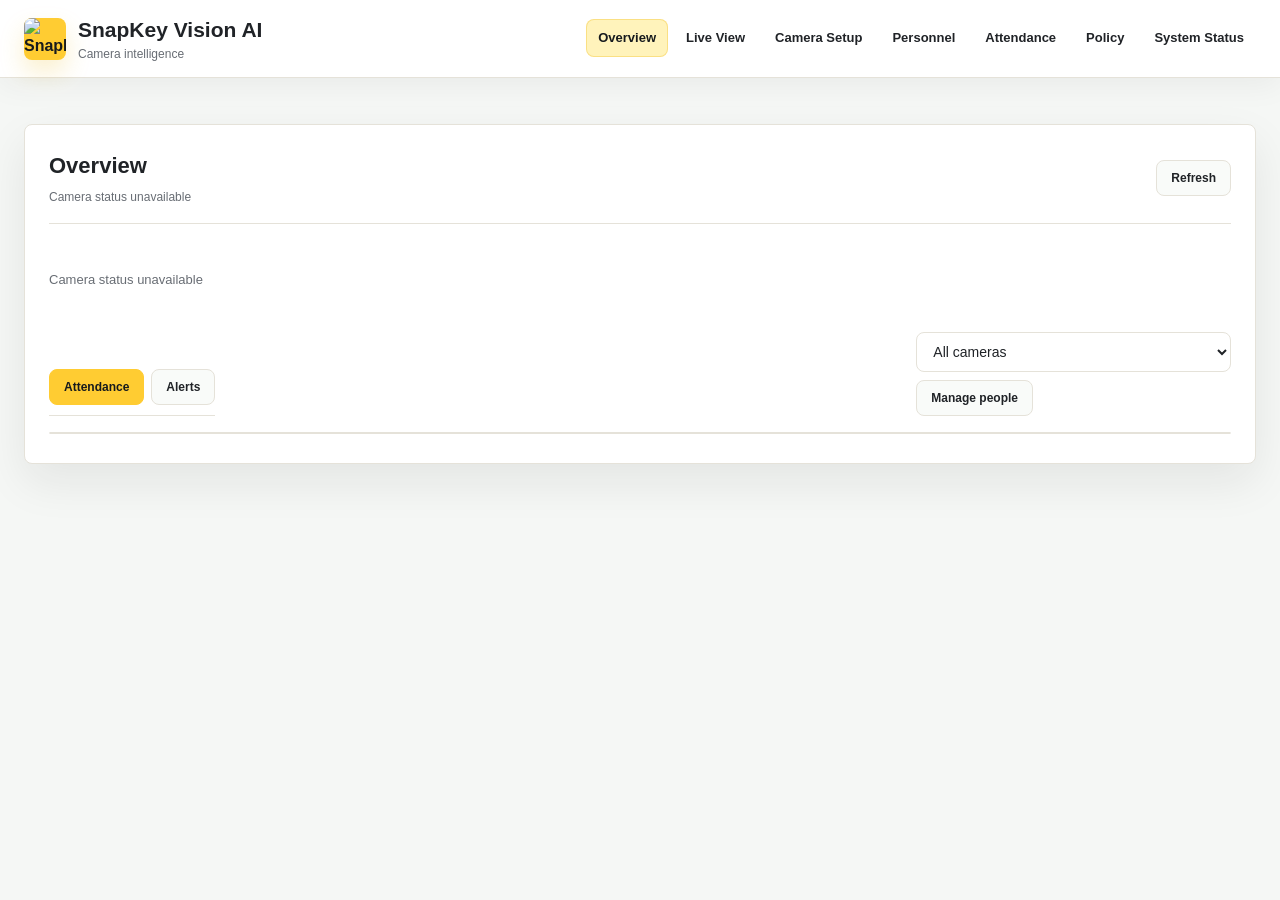
==== commit d60a0606: "Unify Camera Eye UI and add attendance policy screens" ====
--- a/camera_service/web/setup.html
+++ b/camera_service/web/setup.html
@@ -622,6 +622,9 @@
                 <a href="#" class="active" data-section="overview">Overview</a>
                 <a href="#" data-section="live">Live View</a>
                 <a href="#" data-section="cameras">Camera Setup</a>
+                <a href="#" data-section="personnel">Personnel</a>
+                <a href="#" data-section="attendance">Attendance</a>
+                <a href="#" data-section="policy">Policy</a>
                 <a href="#" data-section="system">System Status</a>
             </nav>
         </div>
@@ -763,7 +766,7 @@
                     <div id="station-actions" class="camera-actions"></div>
                     <div class="camera-actions"><button class="btn btn-success" id="attendance-start" type="button">Start Attendance</button><button class="btn btn-danger" id="attendance-stop" type="button">Stop Attendance</button></div>
                     <h3>Recent attendance</h3><div id="station-recent" class="activity-list" style="max-height:300px;overflow:auto"></div></div>
-                    <div id="security-panel" hidden><strong>Security zones</strong><small>Draw zones over the live picture. Unknown-person alarms are confirmed only inside enabled zones.</small><div class="camera-actions"><button class="btn btn-primary" id="security-add-zone" type="button">Add Detection Zone</button><button class="btn btn-secondary" id="security-refresh-zones" type="button">Refresh Zones</button></div><div id="security-zone-list" class="activity-list"></div><small id="security-zone-message"></small><h3>Safety detection</h3><small id="safety-capability">Fire / smoke: checking model capability…</small></div>
+                    <div id="security-panel" hidden><strong>Unknown-person detection area</strong><small>Full Frame is the default. Custom Zones limits alerts to enabled rectangles.</small><label>Detection mode <select id="security-zone-mode"><option value="FULL_FRAME">Full Frame</option><option value="CUSTOM_ZONES">Custom Zones</option></select></label><small id="security-zone-status" role="status"></small><div class="camera-actions"><button class="btn btn-primary" id="security-add-zone" type="button">Add Detection Zone</button><button class="btn btn-secondary" id="security-refresh-zones" type="button">Refresh Zones</button></div><div id="security-zone-list" class="activity-list"></div><small id="security-zone-message" role="status"></small><h3>Safety detection</h3><small id="safety-capability">Fire / smoke: checking model capability…</small></div>
                     <div class="camera-actions"><button class="btn btn-success" id="focus-camera-start" type="button">Start Camera</button><button class="btn btn-secondary" id="focus-camera-stop" type="button">Stop Camera</button><button class="btn btn-secondary" id="focus-camera-capture" type="button">Capture</button><button class="btn btn-secondary" id="focus-camera-settings" type="button">Settings</button><button class="btn btn-secondary" id="focus-camera-fullscreen" type="button">Full Screen</button></div>
                     <small id="focus-control-message" role="status"></small>
                 </aside>
@@ -1064,6 +1067,45 @@
             </div>
         </div>
 
+
+        <!-- Attendance Policy Section -->
+        <div id="policy-section" class="main-content">
+            <div class="section-header">
+                <div>
+                    <h2 class="section-title">Attendance Policy</h2>
+                    <small>Shop-wide attendance rules synchronized with Camera Eye Cloud.</small>
+                </div>
+                <button class="btn btn-secondary" id="policy-refresh" type="button">Refresh</button>
+            </div>
+
+            <form id="attendance-policy-form">
+                <div class="form-row">
+                    <div class="form-col"><div class="form-group"><label for="policy-working-hours">Working Hours / Day</label><input id="policy-working-hours" class="form-control" type="number" min="0.5" max="24" step="0.5" required><small>Total required working time for the shop.</small></div></div>
+                    <div class="form-col"><div class="form-group"><label for="policy-break-minutes">Allowed Break (minutes)</label><input id="policy-break-minutes" class="form-control" type="number" min="0" max="480" required></div></div>
+                    <div class="form-col"><div class="form-group"><label for="policy-grace-minutes">Grace Period (minutes)</label><input id="policy-grace-minutes" class="form-control" type="number" min="1" max="240" required></div></div>
+                    <div class="form-col"><div class="form-group"><label for="policy-max-logoff">Maximum Logoff Time</label><input id="policy-max-logoff" class="form-control" type="time" required></div></div>
+                </div>
+                <div class="form-row">
+                    <div class="form-col"><div class="form-group"><label for="policy-timezone">Timezone</label><input id="policy-timezone" class="form-control" value="Asia/Kolkata" required></div></div>
+                    <div class="form-col"><div class="form-group"><label for="policy-email-recipients">Alert Emails</label><input id="policy-email-recipients" class="form-control" placeholder="owner@example.com, manager@example.com"><small>Comma-separated. Leave blank to disable email recipients.</small></div></div>
+                    <div class="form-col"><div class="form-group"><label for="policy-whatsapp-recipients">WhatsApp Recipients</label><input id="policy-whatsapp-recipients" class="form-control" placeholder="+9198..., +9199..."><small>Comma-separated phone numbers.</small></div></div>
+                </div>
+                <label class="checkbox-group"><input type="checkbox" id="policy-auto-logout"><span>Enable absence auto-logout policy</span></label>
+                <div class="camera-actions" style="justify-content:flex-start"><button class="btn btn-primary" type="submit" id="policy-save">Save Attendance Policy</button></div>
+                <div id="policy-message" class="activation-message" role="status"></div>
+            </form>
+
+            <div class="section-header" style="margin-top:28px">
+                <div><h2 class="section-title" style="font-size:18px">Employee Attendance Mode</h2><small>Choose AUTO or MANUAL and optionally tune absence thresholds for each CRM employee.</small></div>
+            </div>
+            <div class="table-container">
+                <table>
+                    <thead><tr><th>Employee</th><th>Mode</th><th>Out-of-camera grace</th><th>Notify after</th><th>Mark absent</th><th>Required hours</th><th>Action</th></tr></thead>
+                    <tbody id="policy-people"><tr><td colspan="7">Loading policy…</td></tr></tbody>
+                </table>
+            </div>
+        </div>
+
         <!-- Object Security Test Section -->
         <div id="object-security-section" class="main-content">
             <div class="section-header">
@@ -1259,6 +1301,7 @@
             cameras: document.getElementById('cameras-section'),
             personnel: document.getElementById('personnel-section'),
             attendance: document.getElementById('attendance-section'),
+            policy: document.getElementById('policy-section'),
             objectSecurity: document.getElementById('object-security-section'),
             security: document.getElementById('security-section'),
             unknown: document.getElementById('unknown-section')
@@ -1357,6 +1400,9 @@
                 case 'attendance':
                     loadAttendance();
                     break;
+                case 'policy':
+                    loadAttendancePolicy();
+                    break;
                 case 'objectSecurity':
                     loadObjectSecurity();
                     break;
@@ -1600,6 +1646,8 @@
         let liveCameras = [];
         let recognizedCameraId = null;
         let securityZones = [];
+        let securityZoneMode = 'FULL_FRAME';
+        let securityZoneVersion = 0;
         let drawingSecurityZone = false;
         let liveStreamRetryTimer = null;
 
@@ -1702,33 +1750,55 @@
 
         async function loadSecurityZones() {
             const camera=liveCameras.find(item=>item.camera_id===selectedLiveCameraId);
-            if(!camera || camera.camera_role!=='SECURITY') return;
-            const response=await fetch(`${API_BASE}/cameras/${encodeURIComponent(selectedLiveCameraId)}/security-zones`);
-            const body=await response.json(); securityZones=body.items||[]; renderSecurityZones();
+            if(!camera || !['SECURITY','ENTRANCE_EXIT'].includes(camera.camera_role)) return;
+            const response=await fetch(`${API_BASE}/cameras/${encodeURIComponent(selectedLiveCameraId)}/detection-config`);
+            const body=await response.json(); if(!response.ok) throw new Error(body.detail||'Unable to load detection zones');
+            securityZones=body.zones||[]; securityZoneMode=body.mode||'FULL_FRAME'; securityZoneVersion=body.version||0;
+            document.getElementById('security-zone-mode').value=securityZoneMode;
+            document.getElementById('security-zone-status').textContent=`Effective: ${body.effective_mode||securityZoneMode} · ${body.sync_status||'LOCAL'}${body.local_override?' · local override':''}`;
+            renderSecurityZones();
         }
         async function persistSecurityZone(zone) {
-            const response=await fetch(`${API_BASE}/cameras/${encodeURIComponent(selectedLiveCameraId)}/security-zones`,{method:'POST',headers:{'Content-Type':'application/json'},body:JSON.stringify(zone)});
+            const response=await fetch(`${API_BASE}/cameras/${encodeURIComponent(selectedLiveCameraId)}/security-zones/${encodeURIComponent(zone.id)}`,{method:'PUT',headers:{'Content-Type':'application/json'},body:JSON.stringify(zone)});
             const body=await response.json();
             if(!response.ok) throw new Error(body.detail||'Unable to save zone');
+            document.getElementById('security-zone-message').textContent='Zone saved locally.';
             return body;
+        }
+        function zoneContentRect() {
+            const layer=document.getElementById('security-zone-layer'),image=document.getElementById('focus-camera-image');
+            const r=layer.getBoundingClientRect(),nw=image.naturalWidth||16,nh=image.naturalHeight||9,scale=Math.min(r.width/nw,r.height/nh),w=nw*scale,h=nh*scale;
+            return {x:(r.width-w)/2,y:(r.height-h)/2,w,h,layer:r};
+        }
+        function zonePoint(clientX,clientY) {
+            const c=zoneContentRect(),rx=(clientX-c.layer.left-c.x)/c.w,ry=(clientY-c.layer.top-c.y)/c.h,x=Math.max(0,Math.min(1,rx)),y=Math.max(0,Math.min(1,ry));
+            return {x,y,inside:rx>=0&&rx<=1&&ry>=0&&ry<=1,px:c.x+x*c.w,py:c.y+y*c.h,content:c};
+        }
+        async function persistDetectionConfig(mode,zones) {
+            const response=await fetch(`${API_BASE}/cameras/${encodeURIComponent(selectedLiveCameraId)}/detection-config`,{method:'PUT',headers:{'Content-Type':'application/json'},body:JSON.stringify({mode,zones,expected_version:securityZoneVersion})});
+            const body=await response.json(); if(!response.ok) throw new Error(body.detail||'Unable to save detection configuration');
+            securityZoneMode=body.mode;securityZoneVersion=body.version;securityZones=body.zones||[];renderSecurityZones();
+            document.getElementById('security-zone-message').textContent='Detection configuration saved.';await loadSecurityZones();
         }
         function renderSecurityZones() {
             const layer=document.getElementById('security-zone-layer');
-            layer.innerHTML=securityZones.map(z=>`<div class="security-zone-box" data-zone-id="${escapeHtmlLocal(z.id)}" style="left:${z.x*100}%;top:${z.y*100}%;width:${z.width*100}%;height:${z.height*100}%"><span>${escapeHtmlLocal(z.name)}</span><i class="security-zone-resize" title="Resize"></i></div>`).join('');
-            document.getElementById('security-zone-list').innerHTML=securityZones.map(z=>`<div class="activity-row"><strong>${escapeHtmlLocal(z.name)}</strong><button class="btn btn-danger security-zone-delete" data-zone-id="${escapeHtmlLocal(z.id)}">Delete</button></div>`).join('')||'<div class="activity-empty">No zones. Add one over the live picture.</div>';
-            document.querySelectorAll('.security-zone-delete').forEach(btn=>btn.addEventListener('click',async()=>{await fetch(`${API_BASE}/cameras/${encodeURIComponent(selectedLiveCameraId)}/security-zones/${encodeURIComponent(btn.dataset.zoneId)}`,{method:'DELETE'});loadSecurityZones();}));
+            const c=zoneContentRect();layer.innerHTML=securityZoneMode==='FULL_FRAME'?`<div class="security-zone-box" style="left:${c.x}px;top:${c.y}px;width:${c.w}px;height:${c.h}px;pointer-events:none"><span>Full Frame</span></div>`:securityZones.map(z=>`<div class="security-zone-box" data-zone-id="${escapeHtmlLocal(z.id)}" style="left:${c.x+z.x*c.w}px;top:${c.y+z.y*c.h}px;width:${z.width*c.w}px;height:${z.height*c.h}px;opacity:${z.enabled?1:.45}"><span>${escapeHtmlLocal(z.name)}${z.enabled?'':' (disabled)'}</span><i class="security-zone-resize" title="Resize"></i></div>`).join('');
+            document.getElementById('security-add-zone').disabled=securityZoneMode!=='CUSTOM_ZONES';
+            document.getElementById('security-zone-list').innerHTML=securityZoneMode==='FULL_FRAME'?'<div class="activity-empty">The entire camera frame is monitored.</div>':securityZones.map(z=>`<div class="activity-row"><strong>${escapeHtmlLocal(z.name)}</strong><label><input type="checkbox" class="security-zone-enabled" data-zone-id="${escapeHtmlLocal(z.id)}" ${z.enabled?'checked':''}> Enabled</label><button class="btn btn-danger security-zone-delete" data-zone-id="${escapeHtmlLocal(z.id)}">Delete</button></div>`).join('')||'<div class="activity-empty">No custom zones: detection is disabled until you add one.</div>';
+            document.querySelectorAll('.security-zone-enabled').forEach(btn=>btn.addEventListener('change',async()=>{const z=securityZones.find(item=>item.id===btn.dataset.zoneId);if(z){z.enabled=btn.checked;try{await persistSecurityZone(z);}catch(error){document.getElementById('security-zone-message').textContent=error.message;await loadSecurityZones();}}}));
+            document.querySelectorAll('.security-zone-delete').forEach(btn=>btn.addEventListener('click',async()=>{const response=await fetch(`${API_BASE}/cameras/${encodeURIComponent(selectedLiveCameraId)}/security-zones/${encodeURIComponent(btn.dataset.zoneId)}`,{method:'DELETE'});if(!response.ok){document.getElementById('security-zone-message').textContent='Unable to delete zone.';return;}await loadSecurityZones();}));
             layer.querySelectorAll('.security-zone-box').forEach(box=>{
                 const zone=securityZones.find(z=>z.id===box.dataset.zoneId); if(!zone)return;
                 box.addEventListener('pointerdown',ev=>{
                     if(ev.target.classList.contains('security-zone-resize'))return;
-                    ev.preventDefault(); const rect=layer.getBoundingClientRect(),sx=ev.clientX,sy=ev.clientY,ox=zone.x,oy=zone.y;
-                    const move=e=>{zone.x=Math.max(0,Math.min(1-zone.width,ox+(e.clientX-sx)/rect.width));zone.y=Math.max(0,Math.min(1-zone.height,oy+(e.clientY-sy)/rect.height));box.style.left=(zone.x*100)+'%';box.style.top=(zone.y*100)+'%';};
+                    ev.preventDefault(); const start=zonePoint(ev.clientX,ev.clientY),sx=ev.clientX,sy=ev.clientY,ox=zone.x,oy=zone.y;
+                    const move=e=>{const p=zonePoint(e.clientX,e.clientY);zone.x=Math.max(0,Math.min(1-zone.width,ox+(e.clientX-sx)/start.content.w));zone.y=Math.max(0,Math.min(1-zone.height,oy+(e.clientY-sy)/start.content.h));box.style.left=(start.content.x+zone.x*start.content.w)+'px';box.style.top=(start.content.y+zone.y*start.content.h)+'px';};
                     const up=async()=>{window.removeEventListener('pointermove',move);window.removeEventListener('pointerup',up);try{await persistSecurityZone(zone);}catch(error){document.getElementById('security-zone-message').textContent=error.message;}};
                     window.addEventListener('pointermove',move);window.addEventListener('pointerup',up,{once:true});
                 });
                 box.querySelector('.security-zone-resize').addEventListener('pointerdown',ev=>{
-                    ev.stopPropagation();ev.preventDefault();const rect=layer.getBoundingClientRect(),sx=ev.clientX,sy=ev.clientY,ow=zone.width,oh=zone.height;
-                    const move=e=>{zone.width=Math.max(.02,Math.min(1-zone.x,ow+(e.clientX-sx)/rect.width));zone.height=Math.max(.02,Math.min(1-zone.y,oh+(e.clientY-sy)/rect.height));box.style.width=(zone.width*100)+'%';box.style.height=(zone.height*100)+'%';};
+                    ev.stopPropagation();ev.preventDefault();const c=zoneContentRect(),sx=ev.clientX,sy=ev.clientY,ow=zone.width,oh=zone.height;
+                    const move=e=>{zone.width=Math.max(.02,Math.min(1-zone.x,ow+(e.clientX-sx)/c.w));zone.height=Math.max(.02,Math.min(1-zone.y,oh+(e.clientY-sy)/c.h));box.style.width=(zone.width*c.w)+'px';box.style.height=(zone.height*c.h)+'px';};
                     const up=async()=>{window.removeEventListener('pointermove',move);window.removeEventListener('pointerup',up);try{await persistSecurityZone(zone);}catch(error){document.getElementById('security-zone-message').textContent=error.message;}};
                     window.addEventListener('pointermove',move);window.addEventListener('pointerup',up,{once:true});
                 });
@@ -1740,10 +1810,9 @@
             drawingSecurityZone=true; document.getElementById('security-zone-message').textContent='Drag a rectangle over the camera image.';
             const down=ev=>{
                 if(!drawingSecurityZone)return;
-                const rect=layer.getBoundingClientRect(), sx=Math.max(0,Math.min(1,(ev.clientX-rect.left)/rect.width)), sy=Math.max(0,Math.min(1,(ev.clientY-rect.top)/rect.height));
-                const draft=document.createElement('div');draft.className='security-zone-box';draft.style.left=(sx*100)+'%';draft.style.top=(sy*100)+'%';layer.appendChild(draft);
-                const move=e=>{const ex=Math.max(0,Math.min(1,(e.clientX-rect.left)/rect.width)),ey=Math.max(0,Math.min(1,(e.clientY-rect.top)/rect.height));draft.style.left=(Math.min(sx,ex)*100)+'%';draft.style.top=(Math.min(sy,ey)*100)+'%';draft.style.width=(Math.abs(ex-sx)*100)+'%';draft.style.height=(Math.abs(ey-sy)*100)+'%';};
-                const up=async e=>{window.removeEventListener('pointermove',move);window.removeEventListener('pointerup',up);drawingSecurityZone=false;const ex=Math.max(0,Math.min(1,(e.clientX-rect.left)/rect.width)),ey=Math.max(0,Math.min(1,(e.clientY-rect.top)/rect.height));const zone={name:prompt('Zone name','Detection Zone')||'Detection Zone',x:Math.min(sx,ex),y:Math.min(sy,ey),width:Math.abs(ex-sx),height:Math.abs(ey-sy),enabled:true};draft.remove();if(zone.width<0.02||zone.height<0.02){document.getElementById('security-zone-message').textContent='Zone was too small.';return;}const response=await fetch(`${API_BASE}/cameras/${encodeURIComponent(selectedLiveCameraId)}/security-zones`,{method:'POST',headers:{'Content-Type':'application/json'},body:JSON.stringify(zone)});const body=await response.json();document.getElementById('security-zone-message').textContent=response.ok?'Zone saved':(body.detail||'Unable to save zone');await loadSecurityZones();};
+                const sp=zonePoint(ev.clientX,ev.clientY);if(!sp.inside){document.getElementById('security-zone-message').textContent='Start drawing inside the visible camera image.';drawingSecurityZone=false;return;}const sx=sp.x,sy=sp.y,draft=document.createElement('div');draft.className='security-zone-box';draft.style.left=sp.px+'px';draft.style.top=sp.py+'px';layer.appendChild(draft);
+                const move=e=>{const p=zonePoint(e.clientX,e.clientY),x=Math.min(sx,p.x),y=Math.min(sy,p.y),w=Math.abs(p.x-sx),h=Math.abs(p.y-sy);draft.style.left=(sp.content.x+x*sp.content.w)+'px';draft.style.top=(sp.content.y+y*sp.content.h)+'px';draft.style.width=(w*sp.content.w)+'px';draft.style.height=(h*sp.content.h)+'px';};
+                const up=async e=>{window.removeEventListener('pointermove',move);window.removeEventListener('pointerup',up);drawingSecurityZone=false;const ep=zonePoint(e.clientX,e.clientY),zone={id:crypto.randomUUID(),name:prompt('Zone name','Detection Zone')||'Detection Zone',x:Math.min(sx,ep.x),y:Math.min(sy,ep.y),width:Math.abs(ep.x-sx),height:Math.abs(ep.y-sy),enabled:true};draft.remove();if(zone.width<0.02||zone.height<0.02){document.getElementById('security-zone-message').textContent='Zone was too small.';return;}try{await persistSecurityZone(zone);await loadSecurityZones();}catch(error){document.getElementById('security-zone-message').textContent=error.message;}};
                 window.addEventListener('pointermove',move);window.addEventListener('pointerup',up,{once:true});
             };
             layer.addEventListener('pointerdown',down,{once:true});
@@ -1973,6 +2042,13 @@
         document.getElementById('attendance-stop').addEventListener('click', () => setAttendanceActive(false));
         document.getElementById('security-add-zone').addEventListener('click', beginSecurityZoneDraw);
         document.getElementById('security-refresh-zones').addEventListener('click', loadSecurityZones);
+        document.getElementById('security-zone-mode').addEventListener('change', async event=>{
+            const mode=event.target.value;
+            try{await persistDetectionConfig(mode,mode==='CUSTOM_ZONES'?securityZones:[]);}
+            catch(error){document.getElementById('security-zone-message').textContent=error.message;event.target.value=securityZoneMode;}
+        });
+        document.getElementById('focus-camera-image').addEventListener('load',()=>{if(selectedLiveCameraId)renderSecurityZones();});
+        window.addEventListener('resize',()=>{if(selectedLiveCameraId&&livePreviewOpen)renderSecurityZones();});
         document.getElementById('focus-camera-start').addEventListener('click', () => setFocusedMonitoring('start'));
         document.getElementById('focus-camera-stop').addEventListener('click', () => setFocusedMonitoring('stop'));
         document.getElementById('focus-camera-capture').addEventListener('click', () => {
@@ -2781,6 +2857,130 @@
             }
         }
 
+
+        function policyRecipientList(value) {
+            return String(value || '').split(',').map(item => item.trim()).filter(Boolean);
+        }
+
+        function policyStatus(message, error=false) {
+            const node=document.getElementById('policy-message');
+            if(!node) return;
+            node.textContent=message || '';
+            node.className='activation-message '+(error?'status-error':'status-ok');
+        }
+
+        function renderPolicyPeople(people) {
+            const body=document.getElementById('policy-people');
+            if(!body) return;
+            if(!people.length) {
+                body.innerHTML='<tr><td colspan="7">No CRM personnel are available for this shop.</td></tr>';
+                return;
+            }
+            body.innerHTML=people.map(person=>{
+                const effective=person.effective||{};
+                const mode=String(effective.attendanceMode||'AUTO').toUpperCase();
+                const required=(Number(effective.requiredWorkingMinutes||480)/60).toFixed(1).replace(/\.0$/,'');
+                return `<tr data-crm-user-id="${escapeHtmlLocal(person.crm_user_id)}">
+                    <td><strong>${escapeHtmlLocal(person.full_name||person.employee_code||'Employee')}</strong><small>${escapeHtmlLocal(person.employee_code||'')} · ${escapeHtmlLocal(person.role||'')}</small></td>
+                    <td><select class="form-control policy-person-mode"><option value="AUTO" ${mode==='AUTO'?'selected':''}>AUTO</option><option value="MANUAL" ${mode==='MANUAL'?'selected':''}>MANUAL</option></select></td>
+                    <td><input class="form-control policy-person-grace" type="number" min="1" max="1438" value="${Number(effective.outOfCameraGraceMinutes||5)}"></td>
+                    <td><input class="form-control policy-person-notify" type="number" min="2" max="1439" value="${Number(effective.adminNotificationAfterMinutes||15)}"></td>
+                    <td><input class="form-control policy-person-absent" type="number" min="3" max="1440" value="${Number(effective.markAbsentAfterMinutes||60)}"></td>
+                    <td><input class="form-control policy-person-hours" type="number" min="0.5" max="24" step="0.5" value="${required}"></td>
+                    <td><button class="btn btn-secondary policy-person-save" type="button">Save</button></td>
+                </tr>`;
+            }).join('');
+            body.querySelectorAll('.policy-person-save').forEach(button=>button.addEventListener('click',()=>savePersonAttendancePolicy(button.closest('tr'))));
+        }
+
+        async function loadAttendancePolicy() {
+            const body=document.getElementById('policy-people');
+            if(!body) return;
+            try {
+                policyStatus('Loading policy…');
+                const response=await fetch(`${API_BASE}/attendance-policy`);
+                const data=await response.json();
+                if(!response.ok) throw new Error(data.detail||'Attendance policy is unavailable.');
+                const policy=data.policy||{};
+                document.getElementById('policy-working-hours').value=(Number(policy.total_working_minutes||480)/60).toFixed(1).replace(/\.0$/,'');
+                document.getElementById('policy-break-minutes').value=Number(policy.allowed_break_minutes||0);
+                document.getElementById('policy-grace-minutes').value=Number(policy.grace_period_minutes||15);
+                document.getElementById('policy-max-logoff').value=policy.max_logoff_time||'21:30';
+                document.getElementById('policy-timezone').value=policy.timezone||'Asia/Kolkata';
+                document.getElementById('policy-auto-logout').checked=policy.absence_auto_logout_enabled!==false;
+                document.getElementById('policy-email-recipients').value=(policy.email_recipients||[]).join(', ');
+                document.getElementById('policy-whatsapp-recipients').value=(policy.whatsapp_recipients||[]).join(', ');
+                renderPolicyPeople((data.people||[]).filter(person=>person.active!==false));
+                policyStatus('Policy synchronized with Camera Eye Cloud.');
+            } catch(error) {
+                body.innerHTML='<tr><td colspan="7">'+escapeHtmlLocal(error.message)+'</td></tr>';
+                policyStatus(error.message,true);
+            }
+        }
+
+        async function saveAttendancePolicy(event) {
+            event.preventDefault();
+            const button=document.getElementById('policy-save');
+            button.disabled=true;
+            try {
+                const payload={
+                    grace_period_minutes:Number(document.getElementById('policy-grace-minutes').value),
+                    allowed_break_minutes:Number(document.getElementById('policy-break-minutes').value),
+                    total_working_minutes:Math.round(Number(document.getElementById('policy-working-hours').value)*60),
+                    max_logoff_time:document.getElementById('policy-max-logoff').value,
+                    absence_auto_logout_enabled:document.getElementById('policy-auto-logout').checked,
+                    timezone:document.getElementById('policy-timezone').value.trim(),
+                    email_recipients:policyRecipientList(document.getElementById('policy-email-recipients').value),
+                    whatsapp_recipients:policyRecipientList(document.getElementById('policy-whatsapp-recipients').value)
+                };
+                const response=await fetch(`${API_BASE}/attendance-policy`,{method:'PUT',headers:{'Content-Type':'application/json'},body:JSON.stringify(payload)});
+                const data=await response.json();
+                if(!response.ok) throw new Error(data.detail||'Unable to save attendance policy.');
+                policyStatus('Attendance policy saved.');
+                await loadAttendancePolicy();
+            } catch(error) {
+                policyStatus(error.message,true);
+            } finally {
+                button.disabled=false;
+            }
+        }
+
+        async function savePersonAttendancePolicy(row) {
+            const crmUserId=row?.dataset.crmUserId;
+            if(!crmUserId) return;
+            const button=row.querySelector('.policy-person-save');button.disabled=true;
+            try {
+                const grace=Number(row.querySelector('.policy-person-grace').value);
+                const notify=Number(row.querySelector('.policy-person-notify').value);
+                const absent=Number(row.querySelector('.policy-person-absent').value);
+                if(!(grace<notify && notify<absent)) throw new Error('Employee thresholds must satisfy grace < notify < absent.');
+                const payload={
+                    attendanceMode:row.querySelector('.policy-person-mode').value,
+                    presenceUpdateIntervalMinutes:2,
+                    outOfCameraGraceMinutes:grace,
+                    maxOutOfCameraOccurrencesPerDay:5,
+                    adminNotificationAfterMinutes:notify,
+                    markAbsentAfterMinutes:absent,
+                    requiredWorkingMinutes:Math.round(Number(row.querySelector('.policy-person-hours').value)*60),
+                    dayEndAutoLogoutEnabled:true,
+                    absenceMonitoringEnabled:true,
+                    timezone:document.getElementById('policy-timezone').value.trim()||'Asia/Kolkata',
+                    emailNotificationsEnabled:true,
+                    whatsappNotificationsEnabled:true
+                };
+                const response=await fetch(`${API_BASE}/attendance-policy/users/${encodeURIComponent(crmUserId)}`,{method:'PUT',headers:{'Content-Type':'application/json'},body:JSON.stringify(payload)});
+                const data=await response.json();
+                if(!response.ok) throw new Error(data.detail||'Unable to save employee attendance policy.');
+                policyStatus('Employee attendance policy saved.');
+                await loadAttendancePolicy();
+            } catch(error) {
+                policyStatus(error.message,true);
+            } finally {button.disabled=false;}
+        }
+
+        document.getElementById('attendance-policy-form')?.addEventListener('submit',saveAttendancePolicy);
+        document.getElementById('policy-refresh')?.addEventListener('click',loadAttendancePolicy);
+
         async function loadObjectSecurity() {
             try {
                 const statusResponse = await fetch(`${API_BASE}/object-security/status`);
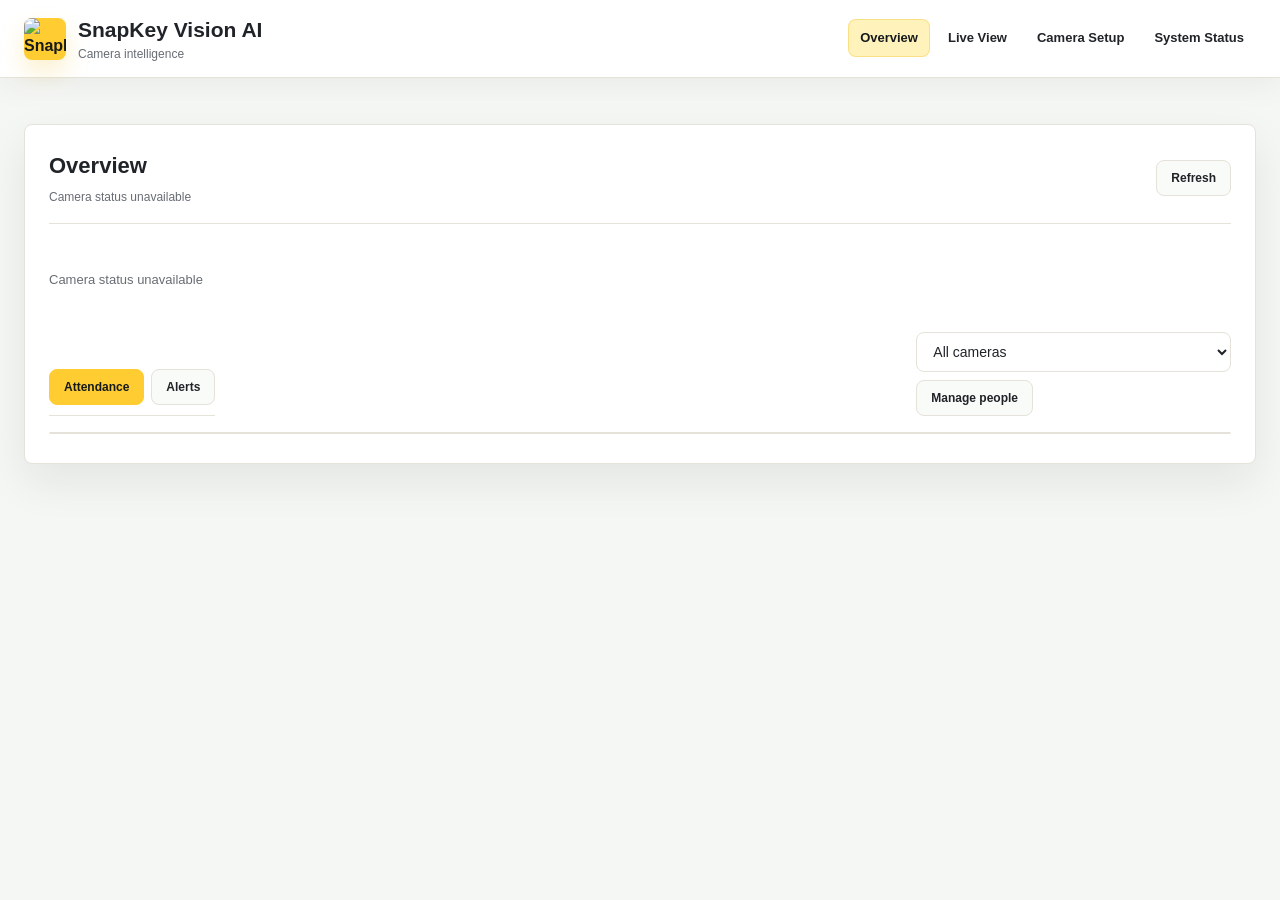
==== commit 5baea65e: "Secure CRM personnel previews and enrollment identity synchronization" ====
--- a/camera_service/web/setup.html
+++ b/camera_service/web/setup.html
@@ -622,9 +622,6 @@
                 <a href="#" class="active" data-section="overview">Overview</a>
                 <a href="#" data-section="live">Live View</a>
                 <a href="#" data-section="cameras">Camera Setup</a>
-                <a href="#" data-section="personnel">Personnel</a>
-                <a href="#" data-section="attendance">Attendance</a>
-                <a href="#" data-section="policy">Policy</a>
                 <a href="#" data-section="system">System Status</a>
             </nav>
         </div>
@@ -1067,45 +1064,6 @@
             </div>
         </div>
 
-
-        <!-- Attendance Policy Section -->
-        <div id="policy-section" class="main-content">
-            <div class="section-header">
-                <div>
-                    <h2 class="section-title">Attendance Policy</h2>
-                    <small>Shop-wide attendance rules synchronized with Camera Eye Cloud.</small>
-                </div>
-                <button class="btn btn-secondary" id="policy-refresh" type="button">Refresh</button>
-            </div>
-
-            <form id="attendance-policy-form">
-                <div class="form-row">
-                    <div class="form-col"><div class="form-group"><label for="policy-working-hours">Working Hours / Day</label><input id="policy-working-hours" class="form-control" type="number" min="0.5" max="24" step="0.5" required><small>Total required working time for the shop.</small></div></div>
-                    <div class="form-col"><div class="form-group"><label for="policy-break-minutes">Allowed Break (minutes)</label><input id="policy-break-minutes" class="form-control" type="number" min="0" max="480" required></div></div>
-                    <div class="form-col"><div class="form-group"><label for="policy-grace-minutes">Grace Period (minutes)</label><input id="policy-grace-minutes" class="form-control" type="number" min="1" max="240" required></div></div>
-                    <div class="form-col"><div class="form-group"><label for="policy-max-logoff">Maximum Logoff Time</label><input id="policy-max-logoff" class="form-control" type="time" required></div></div>
-                </div>
-                <div class="form-row">
-                    <div class="form-col"><div class="form-group"><label for="policy-timezone">Timezone</label><input id="policy-timezone" class="form-control" value="Asia/Kolkata" required></div></div>
-                    <div class="form-col"><div class="form-group"><label for="policy-email-recipients">Alert Emails</label><input id="policy-email-recipients" class="form-control" placeholder="owner@example.com, manager@example.com"><small>Comma-separated. Leave blank to disable email recipients.</small></div></div>
-                    <div class="form-col"><div class="form-group"><label for="policy-whatsapp-recipients">WhatsApp Recipients</label><input id="policy-whatsapp-recipients" class="form-control" placeholder="+9198..., +9199..."><small>Comma-separated phone numbers.</small></div></div>
-                </div>
-                <label class="checkbox-group"><input type="checkbox" id="policy-auto-logout"><span>Enable absence auto-logout policy</span></label>
-                <div class="camera-actions" style="justify-content:flex-start"><button class="btn btn-primary" type="submit" id="policy-save">Save Attendance Policy</button></div>
-                <div id="policy-message" class="activation-message" role="status"></div>
-            </form>
-
-            <div class="section-header" style="margin-top:28px">
-                <div><h2 class="section-title" style="font-size:18px">Employee Attendance Mode</h2><small>Choose AUTO or MANUAL and optionally tune absence thresholds for each CRM employee.</small></div>
-            </div>
-            <div class="table-container">
-                <table>
-                    <thead><tr><th>Employee</th><th>Mode</th><th>Out-of-camera grace</th><th>Notify after</th><th>Mark absent</th><th>Required hours</th><th>Action</th></tr></thead>
-                    <tbody id="policy-people"><tr><td colspan="7">Loading policy…</td></tr></tbody>
-                </table>
-            </div>
-        </div>
-
         <!-- Object Security Test Section -->
         <div id="object-security-section" class="main-content">
             <div class="section-header">
@@ -1301,7 +1259,6 @@
             cameras: document.getElementById('cameras-section'),
             personnel: document.getElementById('personnel-section'),
             attendance: document.getElementById('attendance-section'),
-            policy: document.getElementById('policy-section'),
             objectSecurity: document.getElementById('object-security-section'),
             security: document.getElementById('security-section'),
             unknown: document.getElementById('unknown-section')
@@ -1399,9 +1356,6 @@
                     break;
                 case 'attendance':
                     loadAttendance();
-                    break;
-                case 'policy':
-                    loadAttendancePolicy();
                     break;
                 case 'objectSecurity':
                     loadObjectSecurity();
@@ -2536,6 +2490,13 @@
 
                     const nameCell = document.createElement('td');
                     nameCell.textContent = person.full_name;
+                    if (person.sync_diagnostic) {
+                        const diagnostic=document.createElement('small');
+                        diagnostic.style.display='block';
+                        diagnostic.textContent='CRM: '+(person.sync_diagnostic.crm_user_id||'Not mapped')+
+                            ' · Templates: '+person.sync_diagnostic.edge_face_count+' · '+person.sync_diagnostic.model_compatibility;
+                        nameCell.appendChild(diagnostic);
+                    }
 
                     const codeCell = document.createElement('td');
                     codeCell.textContent = person.employee_code;
@@ -2856,130 +2817,6 @@
                 console.error('Error loading attendance:', error);
             }
         }
-
-
-        function policyRecipientList(value) {
-            return String(value || '').split(',').map(item => item.trim()).filter(Boolean);
-        }
-
-        function policyStatus(message, error=false) {
-            const node=document.getElementById('policy-message');
-            if(!node) return;
-            node.textContent=message || '';
-            node.className='activation-message '+(error?'status-error':'status-ok');
-        }
-
-        function renderPolicyPeople(people) {
-            const body=document.getElementById('policy-people');
-            if(!body) return;
-            if(!people.length) {
-                body.innerHTML='<tr><td colspan="7">No CRM personnel are available for this shop.</td></tr>';
-                return;
-            }
-            body.innerHTML=people.map(person=>{
-                const effective=person.effective||{};
-                const mode=String(effective.attendanceMode||'AUTO').toUpperCase();
-                const required=(Number(effective.requiredWorkingMinutes||480)/60).toFixed(1).replace(/\.0$/,'');
-                return `<tr data-crm-user-id="${escapeHtmlLocal(person.crm_user_id)}">
-                    <td><strong>${escapeHtmlLocal(person.full_name||person.employee_code||'Employee')}</strong><small>${escapeHtmlLocal(person.employee_code||'')} · ${escapeHtmlLocal(person.role||'')}</small></td>
-                    <td><select class="form-control policy-person-mode"><option value="AUTO" ${mode==='AUTO'?'selected':''}>AUTO</option><option value="MANUAL" ${mode==='MANUAL'?'selected':''}>MANUAL</option></select></td>
-                    <td><input class="form-control policy-person-grace" type="number" min="1" max="1438" value="${Number(effective.outOfCameraGraceMinutes||5)}"></td>
-                    <td><input class="form-control policy-person-notify" type="number" min="2" max="1439" value="${Number(effective.adminNotificationAfterMinutes||15)}"></td>
-                    <td><input class="form-control policy-person-absent" type="number" min="3" max="1440" value="${Number(effective.markAbsentAfterMinutes||60)}"></td>
-                    <td><input class="form-control policy-person-hours" type="number" min="0.5" max="24" step="0.5" value="${required}"></td>
-                    <td><button class="btn btn-secondary policy-person-save" type="button">Save</button></td>
-                </tr>`;
-            }).join('');
-            body.querySelectorAll('.policy-person-save').forEach(button=>button.addEventListener('click',()=>savePersonAttendancePolicy(button.closest('tr'))));
-        }
-
-        async function loadAttendancePolicy() {
-            const body=document.getElementById('policy-people');
-            if(!body) return;
-            try {
-                policyStatus('Loading policy…');
-                const response=await fetch(`${API_BASE}/attendance-policy`);
-                const data=await response.json();
-                if(!response.ok) throw new Error(data.detail||'Attendance policy is unavailable.');
-                const policy=data.policy||{};
-                document.getElementById('policy-working-hours').value=(Number(policy.total_working_minutes||480)/60).toFixed(1).replace(/\.0$/,'');
-                document.getElementById('policy-break-minutes').value=Number(policy.allowed_break_minutes||0);
-                document.getElementById('policy-grace-minutes').value=Number(policy.grace_period_minutes||15);
-                document.getElementById('policy-max-logoff').value=policy.max_logoff_time||'21:30';
-                document.getElementById('policy-timezone').value=policy.timezone||'Asia/Kolkata';
-                document.getElementById('policy-auto-logout').checked=policy.absence_auto_logout_enabled!==false;
-                document.getElementById('policy-email-recipients').value=(policy.email_recipients||[]).join(', ');
-                document.getElementById('policy-whatsapp-recipients').value=(policy.whatsapp_recipients||[]).join(', ');
-                renderPolicyPeople((data.people||[]).filter(person=>person.active!==false));
-                policyStatus('Policy synchronized with Camera Eye Cloud.');
-            } catch(error) {
-                body.innerHTML='<tr><td colspan="7">'+escapeHtmlLocal(error.message)+'</td></tr>';
-                policyStatus(error.message,true);
-            }
-        }
-
-        async function saveAttendancePolicy(event) {
-            event.preventDefault();
-            const button=document.getElementById('policy-save');
-            button.disabled=true;
-            try {
-                const payload={
-                    grace_period_minutes:Number(document.getElementById('policy-grace-minutes').value),
-                    allowed_break_minutes:Number(document.getElementById('policy-break-minutes').value),
-                    total_working_minutes:Math.round(Number(document.getElementById('policy-working-hours').value)*60),
-                    max_logoff_time:document.getElementById('policy-max-logoff').value,
-                    absence_auto_logout_enabled:document.getElementById('policy-auto-logout').checked,
-                    timezone:document.getElementById('policy-timezone').value.trim(),
-                    email_recipients:policyRecipientList(document.getElementById('policy-email-recipients').value),
-                    whatsapp_recipients:policyRecipientList(document.getElementById('policy-whatsapp-recipients').value)
-                };
-                const response=await fetch(`${API_BASE}/attendance-policy`,{method:'PUT',headers:{'Content-Type':'application/json'},body:JSON.stringify(payload)});
-                const data=await response.json();
-                if(!response.ok) throw new Error(data.detail||'Unable to save attendance policy.');
-                policyStatus('Attendance policy saved.');
-                await loadAttendancePolicy();
-            } catch(error) {
-                policyStatus(error.message,true);
-            } finally {
-                button.disabled=false;
-            }
-        }
-
-        async function savePersonAttendancePolicy(row) {
-            const crmUserId=row?.dataset.crmUserId;
-            if(!crmUserId) return;
-            const button=row.querySelector('.policy-person-save');button.disabled=true;
-            try {
-                const grace=Number(row.querySelector('.policy-person-grace').value);
-                const notify=Number(row.querySelector('.policy-person-notify').value);
-                const absent=Number(row.querySelector('.policy-person-absent').value);
-                if(!(grace<notify && notify<absent)) throw new Error('Employee thresholds must satisfy grace < notify < absent.');
-                const payload={
-                    attendanceMode:row.querySelector('.policy-person-mode').value,
-                    presenceUpdateIntervalMinutes:2,
-                    outOfCameraGraceMinutes:grace,
-                    maxOutOfCameraOccurrencesPerDay:5,
-                    adminNotificationAfterMinutes:notify,
-                    markAbsentAfterMinutes:absent,
-                    requiredWorkingMinutes:Math.round(Number(row.querySelector('.policy-person-hours').value)*60),
-                    dayEndAutoLogoutEnabled:true,
-                    absenceMonitoringEnabled:true,
-                    timezone:document.getElementById('policy-timezone').value.trim()||'Asia/Kolkata',
-                    emailNotificationsEnabled:true,
-                    whatsappNotificationsEnabled:true
-                };
-                const response=await fetch(`${API_BASE}/attendance-policy/users/${encodeURIComponent(crmUserId)}`,{method:'PUT',headers:{'Content-Type':'application/json'},body:JSON.stringify(payload)});
-                const data=await response.json();
-                if(!response.ok) throw new Error(data.detail||'Unable to save employee attendance policy.');
-                policyStatus('Employee attendance policy saved.');
-                await loadAttendancePolicy();
-            } catch(error) {
-                policyStatus(error.message,true);
-            } finally {button.disabled=false;}
-        }
-
-        document.getElementById('attendance-policy-form')?.addEventListener('submit',saveAttendancePolicy);
-        document.getElementById('policy-refresh')?.addEventListener('click',loadAttendancePolicy);
 
         async function loadObjectSecurity() {
             try {
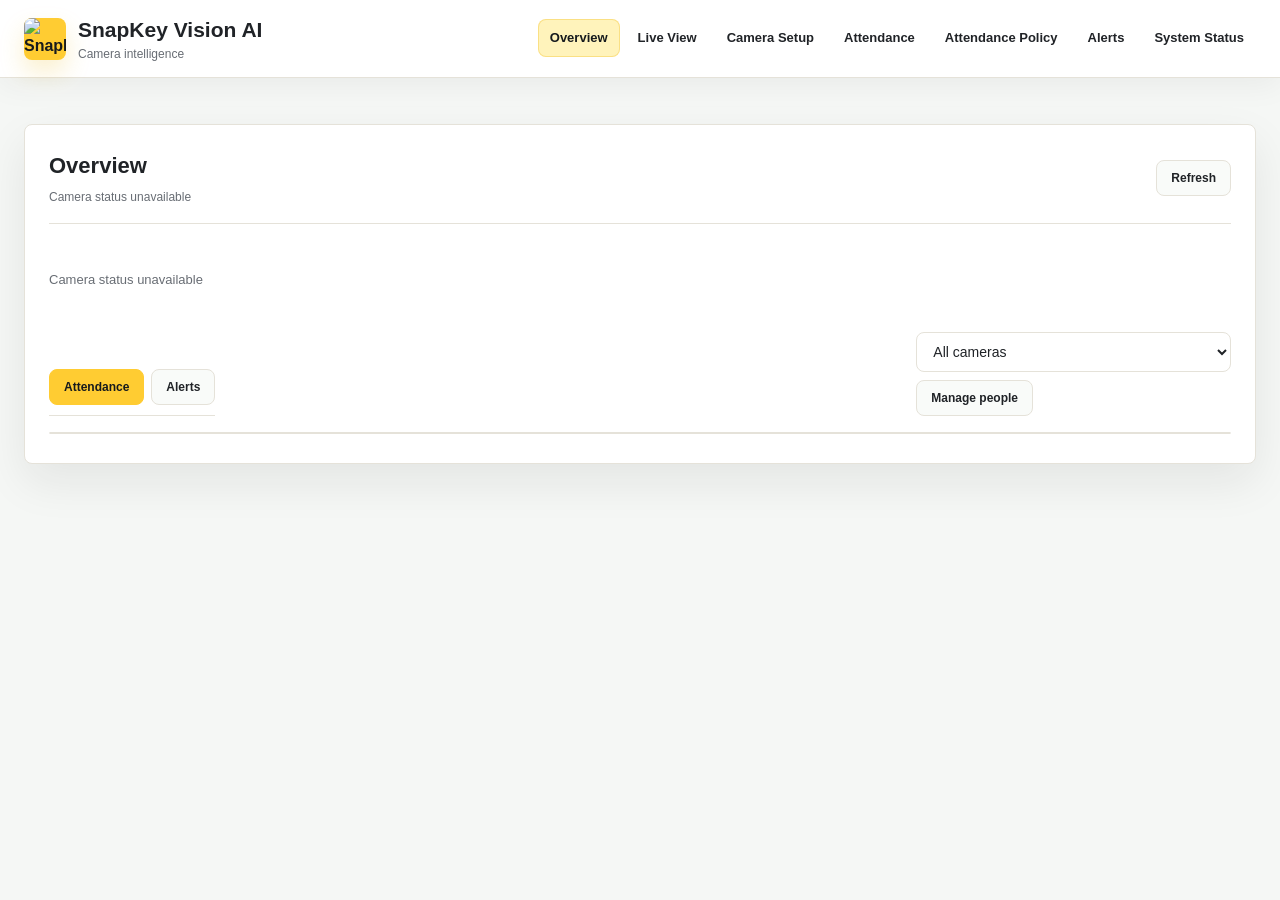
==== commit 4e6582b1: "Complete attendance policy and alerts workspace" ====
--- a/camera_service/web/setup.html
+++ b/camera_service/web/setup.html
@@ -622,6 +622,9 @@
                 <a href="#" class="active" data-section="overview">Overview</a>
                 <a href="#" data-section="live">Live View</a>
                 <a href="#" data-section="cameras">Camera Setup</a>
+                <a href="#" data-section="attendance">Attendance</a>
+                <a href="#" data-section="attendancePolicy">Attendance Policy</a>
+                <a href="#" data-section="alerts">Alerts</a>
                 <a href="#" data-section="system">System Status</a>
             </nav>
         </div>
@@ -998,6 +1001,7 @@
 
         <!-- Attendance Section -->
         <div id="attendance-section" class="main-content">
+            <div id="attendance-workspace"></div>
             <div class="section-header">
                 <h2 class="section-title">Attendance Records</h2>
             </div>
@@ -1189,6 +1193,12 @@
         </div>
 
         <!-- Security Alerts Section -->
+        <section id="alerts-section" class="main-content">
+            <div class="section-header"><h2 class="section-title">Alerts</h2></div>
+            <div id="alerts-workspace"></div>
+        </section>
+
+        <!-- Security Alerts Section -->
         <div id="security-section" class="main-content">
             <div class="section-header">
                 <h2 class="section-title">Security Alerts</h2>
@@ -1261,7 +1271,9 @@
             attendance: document.getElementById('attendance-section'),
             objectSecurity: document.getElementById('object-security-section'),
             security: document.getElementById('security-section'),
-            unknown: document.getElementById('unknown-section')
+            unknown: document.getElementById('unknown-section'),
+            alerts: document.getElementById('alerts-section'),
+            attendancePolicy: document.getElementById('attendance-section')
         };
 
         const navLinks = document.querySelectorAll('nav a');
@@ -1356,6 +1368,13 @@
                     break;
                 case 'attendance':
                     loadAttendance();
+                    break;
+                case 'attendancePolicy':
+                    loadAttendance();
+                    setTimeout(()=>{const editor=document.querySelector('#attendance-section .aw-policy');if(editor){editor.open=true;editor.scrollIntoView({behavior:'smooth'});}},300);
+                    break;
+                case 'alerts':
+                    if(window.AlertsWorkspace){const host=document.getElementById('alerts-workspace');const mounted=!!host._alerts;const alerts=window.AlertsWorkspace.mount(host,{base:'/api/v2/alerts'});if(mounted)alerts.load();}
                     break;
                 case 'objectSecurity':
                     loadObjectSecurity();
@@ -2494,7 +2513,9 @@
                         const diagnostic=document.createElement('small');
                         diagnostic.style.display='block';
                         diagnostic.textContent='CRM: '+(person.sync_diagnostic.crm_user_id||'Not mapped')+
-                            ' · Templates: '+person.sync_diagnostic.edge_face_count+' · '+person.sync_diagnostic.model_compatibility;
+                            ' · Templates: '+person.sync_diagnostic.edge_face_count+' · '+person.sync_diagnostic.model_compatibility+
+                            ' · '+Object.entries(person.sync_diagnostic.template_status_counts||{}).filter(([,count])=>count>0).map(([status,count])=>count+' '+status).join(', ');
+                        diagnostic.title='COMPATIBLE: ready for recognition. INCOMPATIBLE: re-enroll with this model. MODEL_UNAVAILABLE: restore models and restart. UNVERIFIED: legacy template; re-enrollment required. Mixed templates are counted separately; only compatible templates can recognize.';
                         nameCell.appendChild(diagnostic);
                     }
 
@@ -2721,6 +2742,11 @@
 
         // Attendance
         async function loadAttendance() {
+            if(window.AttendanceWorkspace){
+                window.AttendanceWorkspace.mount(document.getElementById('attendance-workspace'),{base:'/api/v2/attendance',peopleEndpoint:'/api/v2/attendance/personnel'}).load();
+                document.querySelectorAll('#attendance-section > .section-header,#attendance-section > .table-container,#attendance-section > h3').forEach(node=>node.hidden=true);
+                return;
+            }
             try {
                 const response = await fetch(`${API_BASE}/attendance`);
                 const data = await response.json();
@@ -3183,5 +3209,8 @@
             }
         }, 5000);
     </script>
+    <link rel="stylesheet" href="/attendance-assets/workspace.css">
+    <script src="/attendance-assets/workspace.js"></script>
+    <script src="/attendance-assets/alerts.js"></script>
 </body>
 </html>
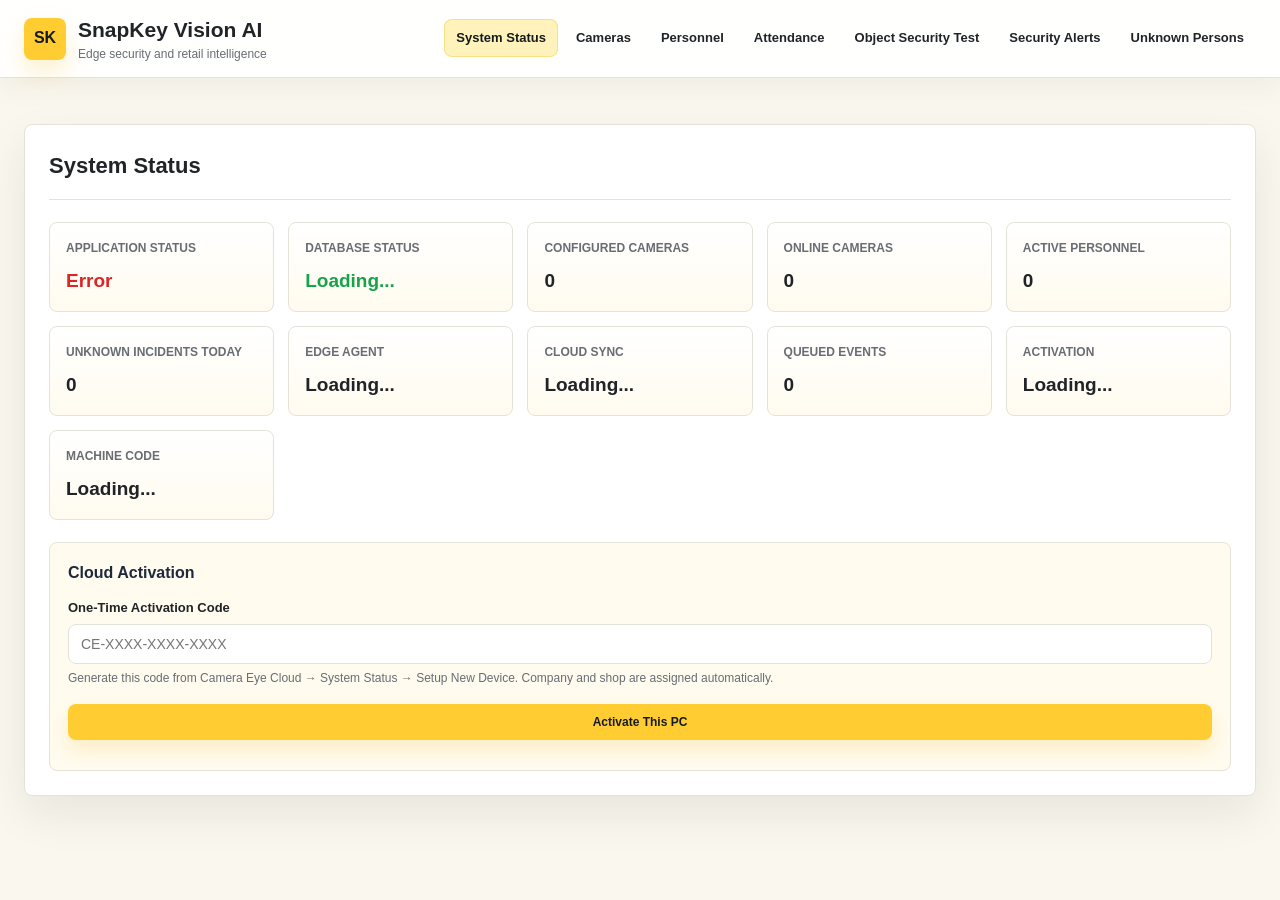
==== commit dd7e4406: "Merge 11fb229a3549e325fb436d764cef36f94ac20bcf into 370f1e3fc1cd5e57a4d8b5b97328c13248e976f4" ====
--- a/camera_service/web/setup.html
+++ b/camera_service/web/setup.html
@@ -5,16 +5,14 @@
     <meta name="viewport" content="width=device-width, initial-scale=1.0">
     <title>SnapKey Vision AI</title>
     <style>
-        @font-face { font-family:Outfit; src:url('/static/fonts/outfit.woff2') format('woff2'); font-weight:100 900; font-display:swap; }
-        [hidden] { display:none !important; }
         :root {
             --ink: #202327;
             --muted: #686d74;
             --line: #e5e2d9;
             --surface: #ffffff;
-            --soft: #f2f5f3;
-            --cream: #f5f7f5;
-            --cream-alt: #f9fbf9;
+            --soft: #faf7ee;
+            --cream: #faf7ee;
+            --cream-alt: #fffbef;
             --brand: #ffcc32;
             --brand-dark: #161a1d;
             --brand-soft: #fff3bb;
@@ -177,7 +175,6 @@
         .btn:hover {
             transform: translateY(-1px);
         }
-        .btn:disabled { opacity:.45; cursor:not-allowed; transform:none; box-shadow:none; }
 
         .btn-primary {
             background: var(--brand);
@@ -527,126 +524,35 @@
                 padding: 16px;
             }
         }
-
-        .operator-camera-tiles { display:grid; grid-template-columns:repeat(auto-fit,minmax(210px,1fr)); gap:10px; margin-bottom:18px; }
-        .operator-camera-tile { display:flex; justify-content:space-between; align-items:center; gap:10px; min-height:74px; padding:13px 14px; border:1px solid var(--line); border-radius:8px; background:var(--surface); color:var(--ink); text-align:left; cursor:pointer; }
-        .operator-camera-tile:hover { border-color:#e3b526; background:var(--brand-soft); }
-        .operator-camera-tile strong,.operator-camera-tile small { display:block; margin:0; }
-        .operator-camera-tile .live-status.online { color:var(--success); }
-        .operator-camera-tile .live-status.offline { color:var(--danger); }
-        .operator-records-toolbar { display:flex; justify-content:space-between; align-items:end; gap:12px; flex-wrap:wrap; }
-        .operator-records-toolbar .form-control { min-width:190px; }
-        #operator-records-table .btn { min-height:30px; padding:6px 9px; text-decoration:none; display:inline-flex; align-items:center; }
-        @media (max-width:650px){ .operator-records-toolbar{align-items:stretch}.operator-records-toolbar .live-toolbar-actions{width:100%}.operator-records-toolbar .form-control{min-width:0;flex:1} }
-
-        /* Camera Eye professional live workspace */
-        .live-toolbar { display:flex; justify-content:space-between; align-items:center; gap:12px; flex-wrap:wrap; margin-bottom:18px; }
-        .live-toolbar-actions { display:flex; gap:8px; align-items:center; flex-wrap:wrap; }
-        .live-grid { display:grid; grid-template-columns:repeat(2,minmax(0,1fr)); gap:14px; }
-        .live-grid.single { grid-template-columns:1fr; }
-        .live-grid.dense { grid-template-columns:repeat(3,minmax(0,1fr)); }
-        .live-tile { position:relative; overflow:hidden; min-height:250px; border:1px solid var(--line); border-radius:8px; background:#111827; box-shadow:0 8px 24px rgba(15,23,42,.10); }
-        .live-tile img { display:block; width:100%; aspect-ratio:16/9; object-fit:contain; background:#0b0f14; }
-        .live-tile-head { display:flex; justify-content:space-between; gap:8px; padding:10px 12px; color:white; background:#101519; }
-        .live-tile-head strong { font-size:13px; }
-        .live-status { display:inline-flex; align-items:center; gap:5px; font-size:11px; font-weight:750; }
-        .live-status.online { color:#86efac; } .live-status.offline { color:#fca5a5; }
-        .live-tile-foot { display:flex; justify-content:space-between; gap:8px; align-items:center; padding:10px 12px; background:#fff; }
-        .live-tile-foot small { margin:0; }
-        .camera-card { border:1px solid var(--line); border-radius:6px; padding:16px; margin-bottom:8px; background:#fff; display:flex; justify-content:space-between; align-items:center; gap:16px; }
-        .camera-card .camera-info h3 { margin:0 0 5px; }
-        .camera-card .camera-actions { display:flex; gap:7px; flex-wrap:wrap; justify-content:flex-end; }
-        .camera-card .danger-menu { opacity:.86; }
-        .camera-meta { color:var(--muted); font-size:12px; margin-top:3px; }
-        .feature-pills { display:flex; gap:6px; flex-wrap:wrap; margin-top:10px; }
-        .feature-pill { background:var(--cream-alt); border:1px solid var(--line); border-radius:999px; padding:4px 8px; font-size:10px; font-weight:700; }
-        .camera-wall-empty { padding:44px 20px; text-align:center; border:1px dashed var(--line); border-radius:12px; color:var(--muted); background:var(--cream-alt); }
-        @media (max-width:900px){ .live-grid,.live-grid.dense{grid-template-columns:1fr}.live-tile{min-height:180px}.edge-overview-grid{grid-template-columns:1fr !important} }
-        #live-section { box-shadow:none; border:0; background:transparent; padding:0; }
-        #cameras-section { box-shadow:none; border:0; background:transparent; padding:0; }
-        .workspace-tabs { display:flex; gap:6px; align-items:center; }
-        .workspace-tabs button[aria-selected="true"], .activity-tabs button[aria-selected="true"] { background:var(--brand); color:var(--brand-dark); border-color:var(--brand); }
-        .focus-workspace { display:grid; grid-template-columns:minmax(170px,210px) minmax(0,1fr) minmax(240px,280px); gap:14px; align-items:start; }
-        .camera-rail, .focus-detail, .activity-band { background:var(--surface); border:1px solid var(--line); border-radius:8px; }
-        .camera-rail { padding:12px; display:grid; gap:6px; }
-        .camera-rail h3, .focus-detail h3 { margin:0 0 8px; font-size:13px; }
-        .camera-rail button { width:100%; min-height:58px; text-align:left; background:transparent; border:1px solid transparent; border-radius:6px; padding:8px 10px; cursor:pointer; color:var(--ink); }
-        .camera-rail button[aria-current="true"] { border-color:#e3b526; background:#fff5ca; }
-        .camera-rail button strong, .camera-rail button small { display:block; margin:0; overflow-wrap:anywhere; }
-        .camera-rail button small { font-weight:500; }
-        .focus-stage { background:#101519; border-radius:8px; overflow:hidden; min-width:0; }
-        .focus-stage img, .focus-placeholder { width:100%; aspect-ratio:16/9; object-fit:contain; display:block; background:#101519; }
-        .focus-placeholder { display:grid; place-items:center; color:#d1d5db; text-align:center; padding:20px; }
-        .focus-stage-bar { padding:10px 12px; color:#f9fafb; display:flex; justify-content:space-between; gap:10px; align-items:center; }
-        .focus-stage-bar strong { font-size:13px; overflow-wrap:anywhere; }
-        .focus-detail { padding:14px; min-height:260px; }
-        .focus-detail dl { display:grid; grid-template-columns:1fr auto; gap:8px; font-size:12px; margin:0 0 14px; }
-        .focus-detail dt { color:var(--muted); }.focus-detail dd { margin:0; text-align:right; font-weight:700; overflow-wrap:anywhere; }
-        .recognized-person { display:flex; gap:10px; align-items:center; border-top:1px solid var(--line); padding:12px 0; margin-top:4px; min-height:60px; }
-        #station-panel .recognized-person { flex-wrap:wrap; }
-        #station-panel .recognized-person img { width:100px; height:100px; }
-        .recognized-person img { width:44px; height:44px; border-radius:6px; object-fit:cover; background:var(--soft); }
-        .recognized-person strong { display:block; font-size:12px; }.recognized-person small { margin:0; }
-        .focus-detail .camera-actions { display:flex; flex-wrap:wrap; gap:7px; }
-        .focus-detail .camera-actions .btn { flex:1 1 46%; }
-        .focus-detail .camera-actions .btn:disabled { opacity:.45; cursor:not-allowed; }
-        .activity-band { margin-top:14px; padding:14px; min-height:170px; }
-        .activity-tabs { display:flex; gap:7px; border-bottom:1px solid var(--line); padding-bottom:10px; }
-        .activity-list { display:grid; gap:0; max-height:260px; overflow-y:auto; }
-        .activity-row { display:grid; grid-template-columns:minmax(0,1fr) auto; gap:8px; padding:11px 2px; border-bottom:1px solid var(--line); font-size:12px; }
-        .activity-row strong { display:block; overflow-wrap:anywhere; }.activity-row small { margin:0; }.activity-row time { white-space:nowrap; color:var(--muted); }
-        .activity-empty { padding:24px 0; color:var(--muted); font-size:13px; }
-        #live-wall-view[hidden], #live-focus-view[hidden], .focus-stage img[hidden], .focus-placeholder[hidden] { display:none; }
-        #live-layout-controls[hidden], .recognized-person img[hidden] { display:none; }
-        @media (max-width:1050px) { .focus-workspace { grid-template-columns:160px minmax(0,1fr); }.focus-detail { grid-column:1 / -1; min-height:0; } }
-        @media (max-width:650px) { .focus-workspace { grid-template-columns:1fr; }.camera-rail { display:block; }.camera-rail h3 { display:none; }#focus-camera-list { display:flex; gap:6px; overflow-x:auto; }.camera-rail button { min-width:145px; }.focus-detail { grid-column:auto; }.live-toolbar { align-items:flex-start; } }
-    
-        .focus-stage { position:relative; }
-        #security-zone-layer { position:absolute; inset:42px 0 0 0; z-index:5; pointer-events:auto; }
-        .security-zone-box { position:absolute; border:2px solid #ffcc32; background:rgba(255,204,50,.10); min-width:8px; min-height:8px; }
-        .security-zone-box span { position:absolute; left:0; top:0; transform:translateY(-100%); background:#161a1d; color:#fff; padding:2px 6px; font-size:11px; white-space:nowrap; }
-        .security-zone-resize { position:absolute; right:-6px; bottom:-6px; width:14px; height:14px; border-radius:50%; background:#ffcc32; border:2px solid #161a1d; cursor:nwse-resize; }
-</style>
+    </style>
 </head>
 <body>
     <header>
         <div class="header-content">
             <div class="brand-lockup">
-                <img class="brand-mark" src="/static/snapkey.png" alt="SnapKey">
+                <div class="brand-mark">SK</div>
                 <div>
                     <h1>SnapKey Vision AI</h1>
-                    <div class="brand-subtitle">Camera intelligence</div>
+                    <div class="brand-subtitle">Edge security and retail intelligence</div>
                 </div>
             </div>
             <nav>
-                <a href="#" class="active" data-section="overview">Overview</a>
-                <a href="#" data-section="live">Live View</a>
-                <a href="#" data-section="cameras">Camera Setup</a>
+                <a href="#" class="active" data-section="system">System Status</a>
+                <a href="#" data-section="cameras">Cameras</a>
+                <a href="#" data-section="personnel">Personnel</a>
                 <a href="#" data-section="attendance">Attendance</a>
-                <a href="#" data-section="attendancePolicy">Attendance Policy</a>
-                <a href="#" data-section="alerts">Alerts</a>
-                <a href="#" data-section="system">System Status</a>
+                <a href="#" data-section="objectSecurity">Object Security Test</a>
+                <a href="#" data-section="security">Security Alerts</a>
+                <a href="#" data-section="unknown">Unknown Persons</a>
             </nav>
         </div>
     </header>
 
     <div class="container">
-        <div id="operator-notice" role="status" hidden></div>
         <div id="unknown-alert-banner" class="alert-banner"></div>
 
-        <section id="overview-section" class="main-content active">
-            <div class="section-header"><div><h2 class="section-title">Overview</h2><small id="overview-summary">Loading cameras...</small></div><button class="btn btn-secondary" id="overview-refresh" type="button">Refresh</button></div>
-            <div id="operator-camera-tiles" class="operator-camera-tiles"></div>
-            <div class="operator-records-toolbar">
-                <div class="activity-tabs" role="tablist" aria-label="Records"><button class="btn btn-secondary" id="operator-attendance-tab" role="tab" aria-selected="true" type="button">Attendance</button><button class="btn btn-secondary" id="operator-alerts-tab" role="tab" aria-selected="false" type="button">Alerts</button></div>
-                <div class="live-toolbar-actions"><select id="operator-camera-filter" class="form-control" aria-label="Filter by camera"><option value="">All cameras</option></select><button id="operator-manage-people" class="btn btn-secondary" type="button">Manage people</button></div>
-            </div>
-            <div class="table-container"><table id="operator-records-table"><thead id="operator-records-head"></thead><tbody id="operator-records-body"></tbody></table></div>
-            <small id="operator-records-status" role="status"></small>
-        </section>
-
         <!-- System Status Section -->
-        <div id="system-section" class="main-content">
+        <div id="system-section" class="main-content active">
             <div class="section-header">
                 <h2 class="section-title">System Status</h2>
             </div>
@@ -698,18 +604,6 @@
                 </div>
             </div>
 
-
-            <details class="operator-advanced"><summary>Device details</summary><div id="system-diagnostics-grid" class="system-status"></div></details>
-            <div hidden style="display:grid;grid-template-columns:1.35fr 1fr;gap:16px;margin:20px 0" class="edge-overview-grid">
-                <div class="camera-card">
-                    <div style="display:flex;justify-content:space-between;align-items:center;gap:12px"><div><h3 style="margin:0">Camera Health</h3><small>Current status of cameras connected to this Edge PC.</small></div><button class="btn btn-primary" type="button" id="overview-open-live">Open Live Cameras</button></div>
-                    <div id="edge-overview-cameras" style="margin-top:10px">Loading cameras...</div>
-                </div>
-                <div class="camera-card">
-                    <h3 style="margin:0">Edge Health</h3><small>Cloud sync and local processing status.</small>
-                    <div id="edge-overview-health" style="margin-top:14px">Loading...</div>
-                </div>
-            </div>
             <div class="activation-panel">
                 <h3>Cloud Activation</h3>
                 <form id="activation-form">
@@ -724,61 +618,10 @@
             </div>
         </div>
 
-
-        <!-- Live Cameras Section -->
-        <div id="live-section" class="main-content">
-            <div class="section-header">
-                <div>
-                    <h2 class="section-title">Live View</h2>
-                </div>
-                <div class="live-toolbar-actions">
-                    <button class="btn btn-secondary" id="live-refresh-btn" type="button">Refresh</button>
-                    <button class="btn btn-primary" id="live-overlay-btn" type="button">AI Overlay: On</button>
-                </div>
-            </div>
-            <div class="live-toolbar">
-                <div><strong id="live-camera-summary">Loading cameras...</strong></div>
-                <div class="workspace-tabs" role="tablist" aria-label="Camera view">
-                    <button class="btn btn-secondary" id="live-focus-tab" type="button" role="tab" aria-selected="true">Focus</button>
-                    <button class="btn btn-secondary" id="live-wall-tab" type="button" role="tab" aria-selected="false">Wall</button>
-                </div>
-                <div class="live-toolbar-actions" id="live-layout-controls" hidden>
-                    <button class="btn btn-secondary live-layout-btn" data-layout="single" type="button">1</button>
-                    <button class="btn btn-secondary live-layout-btn" data-layout="grid" type="button">4</button>
-                    <button class="btn btn-secondary live-layout-btn" data-layout="dense" type="button">9</button>
-                </div>
-            </div>
-            <button id="close-live-view" class="btn btn-secondary" type="button">Close Live View</button>
-            <div id="live-focus-view" class="focus-workspace" role="tabpanel">
-                <aside class="camera-rail"><h3>Cameras</h3><div id="focus-camera-list"></div></aside>
-                <div class="focus-stage">
-                    <div class="focus-stage-bar"><strong id="focus-camera-name">Select a camera</strong><span id="focus-camera-status" class="live-status offline">OFFLINE</span></div>
-                    <img id="focus-camera-image" alt="Selected live camera" hidden>
-                    <div id="security-zone-layer" hidden></div>
-                    <div id="focus-camera-placeholder" class="focus-placeholder"><span id="focus-camera-placeholder-text">Select an online camera</span><button id="focus-open-live-btn" class="btn btn-primary" type="button" hidden>Open Live View</button></div>
-                </div>
-                <aside class="focus-detail">
-                    <h3 id="focus-purpose">Attendance</h3>
-                    <dl><dt>Camera role</dt><dd id="focus-camera-role">-</dd><dt>Monitoring</dt><dd id="focus-camera-monitoring">-</dd></dl>
-                    <span id="focus-camera-zone" hidden></span><span id="focus-camera-features" hidden></span>
-                    <div id="station-panel"><div class="recognized-person"><img id="focus-person-photo" alt="Latest attendance snapshot" hidden><div><strong id="focus-person-name">No attendance yet</strong><small id="focus-person-time"></small></div></div>
-                    <dl id="focus-attendance-details"><dt>Recognition</dt><dd id="focus-time-in">-</dd><dt>State</dt><dd id="focus-time-out">-</dd><dt>Validity</dt><dd id="focus-duration">-</dd></dl>
-                    <div id="station-actions" class="camera-actions"></div>
-                    <div class="camera-actions"><button class="btn btn-success" id="attendance-start" type="button">Start Attendance</button><button class="btn btn-danger" id="attendance-stop" type="button">Stop Attendance</button></div>
-                    <h3>Recent attendance</h3><div id="station-recent" class="activity-list" style="max-height:300px;overflow:auto"></div></div>
-                    <div id="security-panel" hidden><strong>Unknown-person detection area</strong><small>Full Frame is the default. Custom Zones limits alerts to enabled rectangles.</small><label>Detection mode <select id="security-zone-mode"><option value="FULL_FRAME">Full Frame</option><option value="CUSTOM_ZONES">Custom Zones</option></select></label><small id="security-zone-status" role="status"></small><div class="camera-actions"><button class="btn btn-primary" id="security-add-zone" type="button">Add Detection Zone</button><button class="btn btn-secondary" id="security-refresh-zones" type="button">Refresh Zones</button></div><div id="security-zone-list" class="activity-list"></div><small id="security-zone-message" role="status"></small><h3>Safety detection</h3><small id="safety-capability">Fire / smoke: checking model capability…</small></div>
-                    <div class="camera-actions"><button class="btn btn-success" id="focus-camera-start" type="button">Start Camera</button><button class="btn btn-secondary" id="focus-camera-stop" type="button">Stop Camera</button><button class="btn btn-secondary" id="focus-camera-capture" type="button">Capture</button><button class="btn btn-secondary" id="focus-camera-settings" type="button">Settings</button><button class="btn btn-secondary" id="focus-camera-fullscreen" type="button">Full Screen</button></div>
-                    <small id="focus-control-message" role="status"></small>
-                </aside>
-            </div>
-            <div id="live-wall-view" role="tabpanel" hidden><div id="live-camera-grid" class="live-grid"></div></div>
-            <div class="activity-band" hidden><div class="activity-tabs" role="tablist" aria-label="Recent activity"><button class="btn btn-secondary" id="live-attendance-tab" type="button" role="tab" aria-selected="true">Attendance</button><button class="btn btn-secondary" id="live-alerts-tab" type="button" role="tab" aria-selected="false">Alerts</button></div><div id="live-activity-list" class="activity-list" aria-live="polite"></div></div>
-        </div>
-
         <!-- Cameras Section -->
         <div id="cameras-section" class="main-content">
             <div class="section-header">
-                <h2 class="section-title">Camera Setup</h2>
+                <h2 class="section-title">Camera Configuration</h2>
                 <button class="btn btn-primary" id="add-camera-btn">Add Camera</button>
             </div>
 
@@ -792,10 +635,10 @@
                                 <input type="text" id="camera-name" class="form-control" required>
                             </div>
                         </div>
-                        <div class="form-col" hidden>
+                        <div class="form-col">
                             <div class="form-group">
                                 <label for="camera-id">Camera ID</label>
-                                <input type="text" id="camera-id" class="form-control">
+                                <input type="text" id="camera-id" class="form-control" required>
                             </div>
                         </div>
                     </div>
@@ -803,19 +646,19 @@
                     <div class="form-group">
                         <label for="rtsp-url">Camera Source</label>
                         <input type="text" id="rtsp-url" class="form-control" placeholder="RTSP URL or webcam index, for example 0" required>
+                        <small>Use a Hikvision RTSP substream like rtsp://user:pass@ip:554/Streaming/Channels/102, 0/1 for OpenCV webcam, or dshow:USB Camera for Windows USB camera.</small>
                     </div>
 
                     <div class="form-group">
                         <label for="camera-role">Camera Role</label>
                         <select id="camera-role" class="form-control">
-                            <option value="ENTRANCE_EXIT">Attendance</option>
-                            <option value="SECURITY">Security / unknown persons</option>
-                            <option value="GENERAL">General monitoring</option>
-                            <option value="SHOPLIFTING">Object security</option>
+                            <option value="ENTRANCE_EXIT">Entrance / Exit</option>
+                            <option value="GENERAL">General</option>
+                            <option value="SECURITY">Security</option>
+                            <option value="SHOPLIFTING">Shoplifting</option>
                         </select>
                     </div>
 
-                    <details class="operator-advanced" id="camera-advanced"><summary>Advanced settings</summary>
                     <div class="form-row">
                         <div class="form-col">
                             <div class="form-group">
@@ -836,23 +679,23 @@
 
                     <div class="form-group">
                         <label>Features</label>
-                        <div class="checkbox-group" id="feature-row-attendance">
+                        <div class="checkbox-group">
                             <input type="checkbox" id="feature-attendance" checked>
                             <label for="feature-attendance">Attendance</label>
                         </div>
-                        <div class="checkbox-group" id="feature-row-face-recognition">
+                        <div class="checkbox-group">
                             <input type="checkbox" id="feature-face-recognition" checked>
                             <label for="feature-face-recognition">Face Recognition</label>
                         </div>
-                        <div class="checkbox-group" id="feature-row-unknown-detection">
+                        <div class="checkbox-group">
                             <input type="checkbox" id="feature-unknown-detection" checked>
                             <label for="feature-unknown-detection">Unknown Person Detection</label>
                         </div>
-                        <div class="checkbox-group" id="feature-row-shoplifting">
+                        <div class="checkbox-group">
                             <input type="checkbox" id="feature-shoplifting">
                             <label for="feature-shoplifting">Shoplifting</label>
                         </div>
-                        <div class="checkbox-group" id="feature-row-object-security">
+                        <div class="checkbox-group">
                             <input type="checkbox" id="feature-object-security">
                             <label for="feature-object-security">Object Security</label>
                         </div>
@@ -862,7 +705,7 @@
                         <label>Tracking Performance</label>
                         <div class="form-row">
                             <div class="form-col">
-                                <label for="camera-rotation">Rotation</label><select id="camera-rotation" class="form-control"><option value="0">Normal (0°)</option><option value="90">90°</option><option value="180">180°</option><option value="270">270°</option></select><select id="tracking-mode" class="form-control">
+                                <select id="tracking-mode" class="form-control">
                                     <option value="detect" selected>Detection only</option>
                                     <option value="track">ByteTrack IDs</option>
                                 </select>
@@ -888,7 +731,6 @@
                         </div>
                     </div>
 
-                    </details>
                     <div class="form-group">
                         <button type="button" class="btn btn-secondary" id="test-connection-btn">
                             <span id="test-btn-text">TEST CONNECTION</span>
@@ -919,8 +761,8 @@
         <!-- Personnel Section -->
         <div id="personnel-section" class="main-content">
             <div class="section-header">
-                <h2 class="section-title">Manage People</h2>
-                <div class="live-toolbar-actions"><button class="btn btn-secondary" id="people-back" type="button">Back to overview</button><button class="btn btn-primary" id="add-person-btn">Add person</button></div>
+                <h2 class="section-title">Personnel Management</h2>
+                <button class="btn btn-primary" id="add-person-btn">Add Person</button>
             </div>
 
             <div id="person-form-panel" style="display: none;">
@@ -1001,7 +843,6 @@
 
         <!-- Attendance Section -->
         <div id="attendance-section" class="main-content">
-            <div id="attendance-workspace"></div>
             <div class="section-header">
                 <h2 class="section-title">Attendance Records</h2>
             </div>
@@ -1193,12 +1034,6 @@
         </div>
 
         <!-- Security Alerts Section -->
-        <section id="alerts-section" class="main-content">
-            <div class="section-header"><h2 class="section-title">Alerts</h2></div>
-            <div id="alerts-workspace"></div>
-        </section>
-
-        <!-- Security Alerts Section -->
         <div id="security-section" class="main-content">
             <div class="section-header">
                 <h2 class="section-title">Security Alerts</h2>
@@ -1253,7 +1088,6 @@
         </div>
     </div>
 
-    <script src="/static/station.js"></script>
     <script>
         // API Base URL
         const API_BASE = '/api/v1';
@@ -1263,17 +1097,13 @@
 
         // DOM Elements
         const sections = {
-            overview: document.getElementById('overview-section'),
             system: document.getElementById('system-section'),
-            live: document.getElementById('live-section'),
             cameras: document.getElementById('cameras-section'),
             personnel: document.getElementById('personnel-section'),
             attendance: document.getElementById('attendance-section'),
             objectSecurity: document.getElementById('object-security-section'),
             security: document.getElementById('security-section'),
-            unknown: document.getElementById('unknown-section'),
-            alerts: document.getElementById('alerts-section'),
-            attendancePolicy: document.getElementById('attendance-section')
+            unknown: document.getElementById('unknown-section')
         };
 
         const navLinks = document.querySelectorAll('nav a');
@@ -1290,7 +1120,6 @@
                 // Show selected section
                 const sectionId = link.getAttribute('data-section');
                 Object.values(sections).forEach(section => section.classList.remove('active'));
-                if (!sections[sectionId]) return;
                 sections[sectionId].classList.add('active');
 
                 // Load section data
@@ -1322,7 +1151,7 @@
                     if (!response.ok) {
                         throw new Error(typeof body.detail === 'string' ? body.detail : JSON.stringify(body.detail || body));
                     }
-                    message.textContent = body.sync?.blocked ? `Activated: ${body.edge.edge_id}. Sync blocked: ${body.sync.message}` : `Activated: ${body.edge.edge_id}. Cloud sync configured; check Cloud Sync status for delivery.`;
+                    message.textContent = `Activated: ${body.edge.edge_id}. Cloud sync is ready.`;
                     message.className = 'activation-message status-ok';
                     document.getElementById('activation-code').value = '';
                     await loadSystemStatus();
@@ -1338,27 +1167,9 @@
 
         // Load section data
         function loadSectionData(sectionId) {
-            if (sectionId !== 'live') {
-                livePreviewOpen = false;
-                liveView = 'focus';
-                clearStationCandidate();
-                document.querySelectorAll('#live-camera-grid img').forEach(img => img.removeAttribute('src'));
-                document.getElementById('focus-camera-image').removeAttribute('src');
-                clearInterval(liveRefreshTimer);
-                liveRefreshTimer = null;
-                clearInterval(liveActivityTimer);
-                liveActivityTimer = null;
-            }
             switch(sectionId) {
-                case 'overview':
-                    loadOperatorOverview();
-                    break;
                 case 'system':
                     loadSystemStatus();
-                    break;
-                case 'live':
-                    switchLiveView('focus');
-                    loadLiveCameras();
                     break;
                 case 'cameras':
                     loadCameras();
@@ -1369,13 +1180,6 @@
                 case 'attendance':
                     loadAttendance();
                     break;
-                case 'attendancePolicy':
-                    loadAttendance();
-                    setTimeout(()=>{const editor=document.querySelector('#attendance-section .aw-policy');if(editor){editor.open=true;editor.scrollIntoView({behavior:'smooth'});}},300);
-                    break;
-                case 'alerts':
-                    if(window.AlertsWorkspace){const host=document.getElementById('alerts-workspace');const mounted=!!host._alerts;const alerts=window.AlertsWorkspace.mount(host,{base:'/api/v2/alerts'});if(mounted)alerts.load();}
-                    break;
                 case 'objectSecurity':
                     loadObjectSecurity();
                     break;
@@ -1388,110 +1192,6 @@
             }
         }
 
-        let operatorRecordMode = 'attendance';
-        let operatorCameras = [];
-
-        function openOperatorSection(sectionId) {
-            const link = document.querySelector(`nav a[data-section="${sectionId}"]`);
-            if (link) { link.click(); return; }
-            Object.values(sections).forEach(section => section?.classList.remove('active'));
-            sections[sectionId]?.classList.add('active');
-            loadSectionData(sectionId);
-        }
-        function operatorCameraName(cameraId) {
-            return operatorCameras.find(camera => camera.camera_id === cameraId)?.name || cameraId || '-';
-        }
-       
-        function formatDateTime(value) {
-            if (!value) return '-';
-
-            const date = new Date(value);
-            if (Number.isNaN(date.getTime())) return '-';
-
-            return date.toLocaleString([], {
-                year: 'numeric',
-                month: 'short',
-                day: '2-digit',
-                hour: '2-digit',
-                minute: '2-digit'
-        });
-    }
-
-        function formatOperatorDuration(arrival, exit) {
-            if (!arrival) return '-';
-            if (!exit) return 'Present';
-            const ms = new Date(exit).getTime() - new Date(arrival).getTime();
-            if (!Number.isFinite(ms) || ms < 0) return '-';
-            const minutes = Math.floor(ms / 60000), hours = Math.floor(minutes / 60);
-            return hours ? `${hours}h ${minutes % 60}m` : `${minutes}m`;
-        }
-        function renderOperatorCameraTiles() {
-            const tiles=document.getElementById('operator-camera-tiles');
-            const online=operatorCameras.filter(camera=>camera.status?.online).length;
-            document.getElementById('overview-summary').textContent=`${operatorCameras.length} cameras · ${online} online`;
-            tiles.innerHTML=operatorCameras.length?operatorCameras.map(camera=>{
-                const isOnline=!!camera.status?.online;
-                return `<button class="operator-camera-tile" type="button" data-camera-id="${escapeHtmlLocal(camera.camera_id)}"><span><strong>${escapeHtmlLocal(camera.name||camera.camera_id)}</strong><small>${escapeHtmlLocal(camera.camera_role||'GENERAL')}</small></span><span class="live-status ${isOnline?'online':'offline'}">${isOnline?'LIVE':'OFFLINE'}</span></button>`;
-            }).join(''):'<div class="activity-empty">No cameras configured. Open Camera Setup to add one.</div>';
-            tiles.querySelectorAll('[data-camera-id]').forEach(button=>button.addEventListener('click',()=>{selectedLiveCameraId=button.dataset.cameraId;livePreviewOpen=true;openOperatorSection('live');}));
-        }
-        function populateOperatorCameraFilter() {
-            const select=document.getElementById('operator-camera-filter'), selected=select.value;
-            select.innerHTML='<option value="">All cameras</option>'+operatorCameras.map(camera=>`<option value="${escapeHtmlLocal(camera.camera_id)}">${escapeHtmlLocal(camera.name||camera.camera_id)}</option>`).join('');
-            if(operatorCameras.some(camera=>camera.camera_id===selected))select.value=selected;
-        }
-        function operatorEvidenceLink(url,label) {
-            return `<a class="btn btn-secondary" href="${url}" target="_blank" rel="noopener">${label}</a>`;
-        }
-        async function loadOperatorRecords() {
-            const body=document.getElementById('operator-records-body'),head=document.getElementById('operator-records-head'),status=document.getElementById('operator-records-status');
-            const cameraId=document.getElementById('operator-camera-filter').value;
-            status.textContent='Loading records...';
-            try {
-                if(operatorRecordMode==='attendance'){
-                    const params=new URLSearchParams({limit:'100'});if(cameraId)params.set('camera_id',cameraId);
-                    const response=await fetch(`${API_BASE}/attendance?${params}`);if(!response.ok)throw new Error('Attendance records unavailable');
-                    const data=await response.json();
-                    head.innerHTML='<tr><th>Person</th><th>Camera</th><th>Time in</th><th>Time out</th><th>Duration</th><th>Evidence</th></tr>';
-                    body.innerHTML=(data.items||[]).length?data.items.map(item=>{
-                        const evidence=[item.arrival_snapshot?operatorEvidenceLink(`${API_BASE}/attendance/${encodeURIComponent(item.id)}/snapshots/arrival`,'Entry'):'',item.exit_snapshot?operatorEvidenceLink(`${API_BASE}/attendance/${encodeURIComponent(item.id)}/snapshots/exit`,'Exit'):''].filter(Boolean).join(' ');
-                        return `<tr><td><strong>${escapeHtmlLocal(item.full_name||item.person_id||'-')}</strong><small>${escapeHtmlLocal(item.employee_code||'')}</small></td><td>${escapeHtmlLocal(operatorCameraName(item.arrival_camera||item.exit_camera))}</td><td>${escapeHtmlLocal(formatDateTime(item.arrival_time))}</td><td>${escapeHtmlLocal(item.exit_time?formatDateTime(item.exit_time):'Present')}</td><td>${escapeHtmlLocal(formatOperatorDuration(item.arrival_time,item.exit_time))}</td><td>${evidence||'-'}</td></tr>`;
-                    }).join(''):'<tr><td colspan="6">No attendance records yet.</td></tr>';
-                    status.textContent=`${(data.items||[]).length} attendance record(s)`;
-                } else {
-                    const [securityResponse,unknownResponse]=await Promise.all([fetch(`${API_BASE}/security-alerts?limit=100`),fetch(`${API_BASE}/unknown-incidents?limit=100`)]);
-                    if(!securityResponse.ok||!unknownResponse.ok)throw new Error('Alert records unavailable');
-                    const security=await securityResponse.json(),unknown=await unknownResponse.json();
-                    let records=[...(security.items||[]).map(item=>({...item,recordType:'security',stamp:item.event_time})),...(unknown.items||[]).map(item=>({...item,recordType:'unknown',stamp:item.confirmed_unknown_at||item.first_seen}))];
-                    if(cameraId)records=records.filter(item=>item.camera_id===cameraId);
-                    records.sort((a,b)=>new Date(b.stamp||0)-new Date(a.stamp||0));
-                    head.innerHTML='<tr><th>Alert</th><th>Camera</th><th>Time</th><th>Status</th><th>Evidence</th></tr>';
-                    body.innerHTML=records.length?records.slice(0,100).map(item=>{
-                        const label=item.recordType==='unknown'?'Unknown person':(item.object_label||item.alert_type||'Security alert');
-                        const hasSnapshot=item.recordType==='unknown'?(item.best_face_snapshot||item.best_person_snapshot):item.snapshot_path;
-                        const snapshotUrl=item.recordType==='unknown'?`${API_BASE}/unknown-incidents/${encodeURIComponent(item.id)}/snapshot`:`${API_BASE}/security-alerts/${encodeURIComponent(item.id)}/snapshot`;
-                        const clipUrl=item.recordType==='unknown'?`${API_BASE}/unknown-incidents/${encodeURIComponent(item.id)}/clip`:`${API_BASE}/security-alerts/${encodeURIComponent(item.id)}/clip`;
-                        const evidence=[hasSnapshot?operatorEvidenceLink(snapshotUrl,'Snapshot'):'',item.clip_path?operatorEvidenceLink(clipUrl,'Video'):''].filter(Boolean).join(' ');
-                        return `<tr><td><strong>${escapeHtmlLocal(label)}</strong></td><td>${escapeHtmlLocal(operatorCameraName(item.camera_id))}</td><td>${escapeHtmlLocal(formatDateTime(item.stamp))}</td><td>${escapeHtmlLocal(item.status||'OPEN')}</td><td>${evidence||'-'}</td></tr>`;
-                    }).join(''):'<tr><td colspan="5">No alerts yet.</td></tr>';
-                    status.textContent=`${records.length} alert record(s)`;
-                }
-            } catch(error){body.innerHTML=`<tr><td colspan="6">${escapeHtmlLocal(error.message)}</td></tr>`;status.textContent=error.message;}
-        }
-        async function loadOperatorOverview() {
-            try {
-                const response=await fetch(`${API_BASE}/cameras`);if(!response.ok)throw new Error('Camera status unavailable');
-                const data=await response.json();operatorCameras=data.items||[];renderOperatorCameraTiles();populateOperatorCameraFilter();await loadOperatorRecords();
-            } catch(error){document.getElementById('overview-summary').textContent=error.message;document.getElementById('operator-camera-tiles').innerHTML=`<div class="activity-empty">${escapeHtmlLocal(error.message)}</div>`;}
-        }
-        document.getElementById('overview-refresh')?.addEventListener('click',loadOperatorOverview);
-        document.getElementById('operator-camera-filter')?.addEventListener('change',loadOperatorRecords);
-        document.getElementById('operator-manage-people')?.addEventListener('click',()=>openOperatorSection('personnel'));
-        document.getElementById('people-back')?.addEventListener('click',()=>openOperatorSection('overview'));
-        for(const [id,mode] of [['operator-attendance-tab','attendance'],['operator-alerts-tab','alerts']]){
-            document.getElementById(id)?.addEventListener('click',()=>{operatorRecordMode=mode;document.getElementById('operator-attendance-tab').setAttribute('aria-selected',String(mode==='attendance'));document.getElementById('operator-alerts-tab').setAttribute('aria-selected',String(mode==='alerts'));loadOperatorRecords();});
-        }
-
         // System Status
         async function loadSystemStatus() {
             try {
@@ -1511,13 +1211,6 @@
                 document.getElementById('camera-count').textContent = camerasData.items.length;
 
                 document.getElementById('online-cameras').textContent = camerasData.items.filter(camera => camera.status && camera.status.online).length;
-                const overview=document.getElementById('edge-overview-cameras');
-                if(overview){
-                    overview.innerHTML=(camerasData.items||[]).length?(camerasData.items||[]).slice(0,5).map(camera=>{
-                        const online=!!camera.status?.online;
-                        return `<div style="display:flex;justify-content:space-between;gap:10px;padding:9px 0;border-bottom:1px solid var(--line)"><div><strong>${escapeHtmlLocal(camera.name||camera.camera_id)}</strong><small>${escapeHtmlLocal(camera.camera_role||'GENERAL')}</small></div><span class="${online?'status-ok':'status-error'}">● ${online?'Online':'Offline'}</span></div>`;
-                    }).join(''):'<small>No cameras configured yet.</small>';
-                }
 
                 // Load personnel count
                 const personnelResponse = await fetch(`${API_BASE}/personnel`);
@@ -1533,8 +1226,6 @@
                 document.getElementById('license-status').textContent = edgeData.license.active ? `${edgeData.license.mode} (${edgeData.license.plan})` : 'Activation required';
                 document.getElementById('license-status').className = edgeData.license.active ? 'status-ok' : 'status-error';
                 document.getElementById('machine-code').textContent = edgeData.license.machine_code;
-                const health=document.getElementById('edge-overview-health');
-                if(health) health.innerHTML=`<div style="display:grid;gap:8px"><div><strong>Cloud Sync</strong><small>${edgeData.cloud_sync_allowed?'Connected and allowed':'Not currently allowed'}</small></div><div><strong>AI Runtime</strong><small>${escapeHtmlLocal(edgeData.runtime?.inference_backend||'AUTO')} · ${escapeHtmlLocal(edgeData.runtime?.profile||'auto')}</small></div><div><strong>License</strong><small>${edgeData.license.active?'Active':'Action required'}</small></div></div>`;
 
                 await refreshUnknownAlert();
 
@@ -1606,440 +1297,6 @@
             }
         }
 
-
-        let liveAiOverlay = true;
-        let liveRefreshTimer = null;
-        let liveActivityTimer = null;
-        let liveView = 'focus';
-        let liveActivity = 'attendance';
-        let selectedLiveCameraId = null;
-        let livePreviewOpen = false;
-        let stationCandidate = null;
-        let stationBusy = false;
-        let liveCameras = [];
-        let recognizedCameraId = null;
-        let securityZones = [];
-        let securityZoneMode = 'FULL_FRAME';
-        let securityZoneVersion = 0;
-        let drawingSecurityZone = false;
-        let liveStreamRetryTimer = null;
-
-        function clearStationCandidate() {
-            stationCandidate = null;
-            const photo=document.getElementById('focus-person-photo');
-            photo.hidden=true; photo.removeAttribute('src');
-            document.getElementById('focus-person-name').textContent='Waiting for a recognized employee';
-            document.getElementById('focus-person-time').textContent='';
-            document.getElementById('focus-time-in').textContent='-';
-            document.getElementById('focus-time-out').textContent='-';
-            document.getElementById('focus-duration').textContent='-';
-            document.getElementById('station-actions').innerHTML='';
-        }
-
-        function attendanceActionLabel(action) {
-            return ({CHECK_IN:'Log In',CHECK_OUT:'Log Out',START_BREAK:'Break In',END_BREAK:'Break Out'})[action] || action;
-        }
-
-        async function submitStationAction(action) {
-            if (!stationCandidate || stationBusy || !selectedLiveCameraId) return;
-            stationBusy=true;
-            const requestId=crypto.randomUUID();
-            try {
-                const response=await fetch(`${API_BASE}/cameras/${encodeURIComponent(selectedLiveCameraId)}/attendance-station/action`,{
-                    method:'POST',headers:{'Content-Type':'application/json'},
-                    body:JSON.stringify({person_id:stationCandidate.person_id,token:stationCandidate.token,action,expected_state:stationCandidate.state,request_id:requestId})
-                });
-                const body=await response.json();
-                if(!response.ok) throw new Error(body.detail||'Attendance action failed');
-                document.getElementById('focus-control-message').textContent=`${attendanceActionLabel(action)} recorded at ${new Date().toLocaleTimeString()}`;
-                await loadAttendanceStation();
-            } catch(error) {
-                document.getElementById('focus-control-message').textContent=error.message;
-            } finally { stationBusy=false; }
-        }
-
-        function restartFocusedStream() {
-            const camera=liveCameras.find(item=>item.camera_id===selectedLiveCameraId);
-            if(!camera?.status?.online || !livePreviewOpen || liveView!=='focus') return;
-            const image=document.getElementById('focus-camera-image');
-            image.removeAttribute('src');
-            image.hidden=false;
-            requestAnimationFrame(()=>{ image.src=`${liveStreamUrl(camera.camera_id)}?t=${Date.now()}`; });
-        }
-
-        async function setAttendanceActive(active) {
-            if(!selectedLiveCameraId || stationBusy) return;
-            stationBusy=true;
-            const start=document.getElementById('attendance-start'), stop=document.getElementById('attendance-stop');
-            start.disabled=true; stop.disabled=true;
-            try {
-                const response=await fetch(`${API_BASE}/cameras/${encodeURIComponent(selectedLiveCameraId)}/attendance-station/${active?'start':'stop'}`,{method:'POST'});
-                const body=await response.json();
-                if(!response.ok) throw new Error(body.detail||'Attendance command failed');
-                document.getElementById('focus-control-message').textContent=active?'Attendance is active':'Attendance stopped — live video remains available';
-                if(!active) clearStationCandidate();
-                await loadLiveCameras();
-                await loadAttendanceStation();
-                // Attendance is a processing mode, not ownership of the live preview.
-                // Reconnect the MJPEG element in case the browser dropped the long-lived request.
-                restartFocusedStream();
-            } catch(error) {
-                document.getElementById('focus-control-message').textContent=error.message;
-            } finally {
-                stationBusy=false;
-                const camera=liveCameras.find(item=>item.camera_id===selectedLiveCameraId);
-                if(camera?.camera_role==='ENTRANCE_EXIT') {
-                    start.disabled=!!camera.attendance_active;
-                    stop.disabled=!camera.attendance_active;
-                }
-            }
-        }
-
-        async function loadAttendanceStation() {
-            const camera=liveCameras.find(item=>item.camera_id===selectedLiveCameraId);
-            if(!camera || camera.camera_role!=='ENTRANCE_EXIT' || !livePreviewOpen) return;
-            try {
-                const response=await fetch(`${API_BASE}/cameras/${encodeURIComponent(selectedLiveCameraId)}/attendance-station`);
-                const body=await response.json();
-                if(!response.ok) throw new Error(body.detail||'Attendance station unavailable');
-                document.getElementById('attendance-start').disabled=!!body.attendance_active;
-                document.getElementById('attendance-stop').disabled=!body.attendance_active;
-                stationCandidate=body.candidate||null;
-                if(!stationCandidate){ clearStationCandidate(); document.getElementById('focus-person-name').textContent=body.attendance_active?'Person not recognized':'Attendance stopped'; }
-                else {
-                    const p=stationCandidate, photo=document.getElementById('focus-person-photo');
-                    document.getElementById('focus-person-name').textContent=`${p.full_name} · ${p.employee_code}`;
-                    document.getElementById('focus-person-time').textContent=p.role||'Employee';
-                    document.getElementById('focus-time-in').textContent=`${Math.round((p.confidence||0)*100)}% · ${new Date(p.detected_at).toLocaleTimeString()}`;
-                    document.getElementById('focus-time-out').textContent=p.state;
-                    document.getElementById('focus-duration').textContent=`Valid until ${new Date(p.expires_at).toLocaleTimeString()}`;
-                    if(p.profile_image_url){photo.src=p.profile_image_url+`?t=${Date.now()}`;photo.hidden=false;}else{photo.hidden=true;photo.removeAttribute('src');}
-                    document.getElementById('station-actions').innerHTML=(p.actions||[]).map(a=>`<button class="btn btn-primary station-action" data-action="${a}" type="button">${attendanceActionLabel(a)}</button>`).join('');
-                    document.querySelectorAll('.station-action').forEach(btn=>btn.addEventListener('click',()=>submitStationAction(btn.dataset.action)));
-                }
-                document.getElementById('station-recent').innerHTML=(body.recent||[]).slice(0,10).map(item=>`<div class="activity-row"><div><strong>${escapeHtmlLocal(item.full_name||item.person_id||'Employee')}</strong><small>${escapeHtmlLocal(item.employee_code||'')} · ${escapeHtmlLocal(item.attendance_state||'')}</small></div><time>${escapeHtmlLocal(formatDateTime(item.arrival_time))}</time></div>`).join('')||'<div class="activity-empty">No attendance records yet.</div>';
-            } catch(error) { document.getElementById('focus-control-message').textContent=error.message; }
-        }
-
-        async function loadSecurityZones() {
-            const camera=liveCameras.find(item=>item.camera_id===selectedLiveCameraId);
-            if(!camera || !['SECURITY','ENTRANCE_EXIT'].includes(camera.camera_role)) return;
-            const response=await fetch(`${API_BASE}/cameras/${encodeURIComponent(selectedLiveCameraId)}/detection-config`);
-            const body=await response.json(); if(!response.ok) throw new Error(body.detail||'Unable to load detection zones');
-            securityZones=body.zones||[]; securityZoneMode=body.mode||'FULL_FRAME'; securityZoneVersion=body.version||0;
-            document.getElementById('security-zone-mode').value=securityZoneMode;
-            document.getElementById('security-zone-status').textContent=`Effective: ${body.effective_mode||securityZoneMode} · ${body.sync_status||'LOCAL'}${body.local_override?' · local override':''}`;
-            renderSecurityZones();
-        }
-        async function persistSecurityZone(zone) {
-            const response=await fetch(`${API_BASE}/cameras/${encodeURIComponent(selectedLiveCameraId)}/security-zones/${encodeURIComponent(zone.id)}`,{method:'PUT',headers:{'Content-Type':'application/json'},body:JSON.stringify(zone)});
-            const body=await response.json();
-            if(!response.ok) throw new Error(body.detail||'Unable to save zone');
-            document.getElementById('security-zone-message').textContent='Zone saved locally.';
-            return body;
-        }
-        function zoneContentRect() {
-            const layer=document.getElementById('security-zone-layer'),image=document.getElementById('focus-camera-image');
-            const r=layer.getBoundingClientRect(),nw=image.naturalWidth||16,nh=image.naturalHeight||9,scale=Math.min(r.width/nw,r.height/nh),w=nw*scale,h=nh*scale;
-            return {x:(r.width-w)/2,y:(r.height-h)/2,w,h,layer:r};
-        }
-        function zonePoint(clientX,clientY) {
-            const c=zoneContentRect(),rx=(clientX-c.layer.left-c.x)/c.w,ry=(clientY-c.layer.top-c.y)/c.h,x=Math.max(0,Math.min(1,rx)),y=Math.max(0,Math.min(1,ry));
-            return {x,y,inside:rx>=0&&rx<=1&&ry>=0&&ry<=1,px:c.x+x*c.w,py:c.y+y*c.h,content:c};
-        }
-        async function persistDetectionConfig(mode,zones) {
-            const response=await fetch(`${API_BASE}/cameras/${encodeURIComponent(selectedLiveCameraId)}/detection-config`,{method:'PUT',headers:{'Content-Type':'application/json'},body:JSON.stringify({mode,zones,expected_version:securityZoneVersion})});
-            const body=await response.json(); if(!response.ok) throw new Error(body.detail||'Unable to save detection configuration');
-            securityZoneMode=body.mode;securityZoneVersion=body.version;securityZones=body.zones||[];renderSecurityZones();
-            document.getElementById('security-zone-message').textContent='Detection configuration saved.';await loadSecurityZones();
-        }
-        function renderSecurityZones() {
-            const layer=document.getElementById('security-zone-layer');
-            const c=zoneContentRect();layer.innerHTML=securityZoneMode==='FULL_FRAME'?`<div class="security-zone-box" style="left:${c.x}px;top:${c.y}px;width:${c.w}px;height:${c.h}px;pointer-events:none"><span>Full Frame</span></div>`:securityZones.map(z=>`<div class="security-zone-box" data-zone-id="${escapeHtmlLocal(z.id)}" style="left:${c.x+z.x*c.w}px;top:${c.y+z.y*c.h}px;width:${z.width*c.w}px;height:${z.height*c.h}px;opacity:${z.enabled?1:.45}"><span>${escapeHtmlLocal(z.name)}${z.enabled?'':' (disabled)'}</span><i class="security-zone-resize" title="Resize"></i></div>`).join('');
-            document.getElementById('security-add-zone').disabled=securityZoneMode!=='CUSTOM_ZONES';
-            document.getElementById('security-zone-list').innerHTML=securityZoneMode==='FULL_FRAME'?'<div class="activity-empty">The entire camera frame is monitored.</div>':securityZones.map(z=>`<div class="activity-row"><strong>${escapeHtmlLocal(z.name)}</strong><label><input type="checkbox" class="security-zone-enabled" data-zone-id="${escapeHtmlLocal(z.id)}" ${z.enabled?'checked':''}> Enabled</label><button class="btn btn-danger security-zone-delete" data-zone-id="${escapeHtmlLocal(z.id)}">Delete</button></div>`).join('')||'<div class="activity-empty">No custom zones: detection is disabled until you add one.</div>';
-            document.querySelectorAll('.security-zone-enabled').forEach(btn=>btn.addEventListener('change',async()=>{const z=securityZones.find(item=>item.id===btn.dataset.zoneId);if(z){z.enabled=btn.checked;try{await persistSecurityZone(z);}catch(error){document.getElementById('security-zone-message').textContent=error.message;await loadSecurityZones();}}}));
-            document.querySelectorAll('.security-zone-delete').forEach(btn=>btn.addEventListener('click',async()=>{const response=await fetch(`${API_BASE}/cameras/${encodeURIComponent(selectedLiveCameraId)}/security-zones/${encodeURIComponent(btn.dataset.zoneId)}`,{method:'DELETE'});if(!response.ok){document.getElementById('security-zone-message').textContent='Unable to delete zone.';return;}await loadSecurityZones();}));
-            layer.querySelectorAll('.security-zone-box').forEach(box=>{
-                const zone=securityZones.find(z=>z.id===box.dataset.zoneId); if(!zone)return;
-                box.addEventListener('pointerdown',ev=>{
-                    if(ev.target.classList.contains('security-zone-resize'))return;
-                    ev.preventDefault(); const start=zonePoint(ev.clientX,ev.clientY),sx=ev.clientX,sy=ev.clientY,ox=zone.x,oy=zone.y;
-                    const move=e=>{const p=zonePoint(e.clientX,e.clientY);zone.x=Math.max(0,Math.min(1-zone.width,ox+(e.clientX-sx)/start.content.w));zone.y=Math.max(0,Math.min(1-zone.height,oy+(e.clientY-sy)/start.content.h));box.style.left=(start.content.x+zone.x*start.content.w)+'px';box.style.top=(start.content.y+zone.y*start.content.h)+'px';};
-                    const up=async()=>{window.removeEventListener('pointermove',move);window.removeEventListener('pointerup',up);try{await persistSecurityZone(zone);}catch(error){document.getElementById('security-zone-message').textContent=error.message;}};
-                    window.addEventListener('pointermove',move);window.addEventListener('pointerup',up,{once:true});
-                });
-                box.querySelector('.security-zone-resize').addEventListener('pointerdown',ev=>{
-                    ev.stopPropagation();ev.preventDefault();const c=zoneContentRect(),sx=ev.clientX,sy=ev.clientY,ow=zone.width,oh=zone.height;
-                    const move=e=>{zone.width=Math.max(.02,Math.min(1-zone.x,ow+(e.clientX-sx)/c.w));zone.height=Math.max(.02,Math.min(1-zone.y,oh+(e.clientY-sy)/c.h));box.style.width=(zone.width*c.w)+'px';box.style.height=(zone.height*c.h)+'px';};
-                    const up=async()=>{window.removeEventListener('pointermove',move);window.removeEventListener('pointerup',up);try{await persistSecurityZone(zone);}catch(error){document.getElementById('security-zone-message').textContent=error.message;}};
-                    window.addEventListener('pointermove',move);window.addEventListener('pointerup',up,{once:true});
-                });
-            });
-        }
-        async function beginSecurityZoneDraw() {
-            const layer=document.getElementById('security-zone-layer');
-            if(!selectedLiveCameraId || layer.hidden) return;
-            drawingSecurityZone=true; document.getElementById('security-zone-message').textContent='Drag a rectangle over the camera image.';
-            const down=ev=>{
-                if(!drawingSecurityZone)return;
-                const sp=zonePoint(ev.clientX,ev.clientY);if(!sp.inside){document.getElementById('security-zone-message').textContent='Start drawing inside the visible camera image.';drawingSecurityZone=false;return;}const sx=sp.x,sy=sp.y,draft=document.createElement('div');draft.className='security-zone-box';draft.style.left=sp.px+'px';draft.style.top=sp.py+'px';layer.appendChild(draft);
-                const move=e=>{const p=zonePoint(e.clientX,e.clientY),x=Math.min(sx,p.x),y=Math.min(sy,p.y),w=Math.abs(p.x-sx),h=Math.abs(p.y-sy);draft.style.left=(sp.content.x+x*sp.content.w)+'px';draft.style.top=(sp.content.y+y*sp.content.h)+'px';draft.style.width=(w*sp.content.w)+'px';draft.style.height=(h*sp.content.h)+'px';};
-                const up=async e=>{window.removeEventListener('pointermove',move);window.removeEventListener('pointerup',up);drawingSecurityZone=false;const ep=zonePoint(e.clientX,e.clientY),zone={id:crypto.randomUUID(),name:prompt('Zone name','Detection Zone')||'Detection Zone',x:Math.min(sx,ep.x),y:Math.min(sy,ep.y),width:Math.abs(ep.x-sx),height:Math.abs(ep.y-sy),enabled:true};draft.remove();if(zone.width<0.02||zone.height<0.02){document.getElementById('security-zone-message').textContent='Zone was too small.';return;}try{await persistSecurityZone(zone);await loadSecurityZones();}catch(error){document.getElementById('security-zone-message').textContent=error.message;}};
-                window.addEventListener('pointermove',move);window.addEventListener('pointerup',up,{once:true});
-            };
-            layer.addEventListener('pointerdown',down,{once:true});
-        }
-
-        function liveStreamUrl(cameraId) {
-            const endpoint = liveAiOverlay ? 'tracking-stream' : 'stream';
-            return `${API_BASE}/cameras/${encodeURIComponent(cameraId)}/${endpoint}`;
-        }
-        function renderFocusedCamera() {
-            const camera = liveCameras.find(item => item.camera_id === selectedLiveCameraId);
-            const online = !!camera?.status?.online;
-            const entrance = camera?.camera_role === 'ENTRANCE_EXIT';
-            const security = camera?.camera_role === 'SECURITY';
-            document.getElementById('focus-purpose').textContent = entrance ? 'Attendance Station' : security ? 'Security Monitor' : 'Camera workspace';
-            document.getElementById('station-panel').hidden = !entrance;
-            const unknownDetectionEnabled = !!camera?.features?.unknown_detection || !!camera?.features?.unknown_person_detection;
-            const unknownZoneRole = security || entrance;
-            document.getElementById('security-panel').hidden = !security && !(entrance && unknownDetectionEnabled);
-            document.getElementById('security-zone-layer').hidden = !unknownZoneRole || !unknownDetectionEnabled || !livePreviewOpen;
-            for (const id of ['focus-camera-start','focus-camera-stop']) document.getElementById(id).hidden = entrance;
-            if (entrance && livePreviewOpen) loadAttendanceStation();
-            if (unknownZoneRole && unknownDetectionEnabled && livePreviewOpen) loadSecurityZones();
-            if (security && livePreviewOpen) fetch(`${API_BASE}/safety/capabilities`).then(r=>r.json()).then(s=>{document.getElementById('safety-capability').textContent=`Fire: ${s.fire.available?'Available':s.fire.reason}; Smoke: ${s.smoke.available?'Available':s.smoke.reason}`;}).catch(()=>{});
-            if (!entrance || !livePreviewOpen) clearStationCandidate();
-            const image = document.getElementById('focus-camera-image');
-            const placeholder = document.getElementById('focus-camera-placeholder');
-            const placeholderText = document.getElementById('focus-camera-placeholder-text');
-            const openLiveButton = document.getElementById('focus-open-live-btn');
-            document.getElementById('focus-camera-name').textContent = camera?.name || 'Select a camera';
-            const status = document.getElementById('focus-camera-status');
-            status.textContent = online ? 'LIVE' : 'OFFLINE';
-            status.className = `live-status ${online ? 'online' : 'offline'}`;
-            document.getElementById('focus-camera-role').textContent = camera?.camera_role || '-';
-            document.getElementById('focus-camera-zone').textContent = camera?.camera_zone || '-';
-            document.getElementById('focus-camera-monitoring').textContent = camera ? (camera.enabled === false ? 'Stopped' : 'Enabled') : '-';
-            const features = Object.entries(camera?.features || {}).filter(([, enabled]) => enabled).map(([name]) => name.replaceAll('_', ' '));
-            document.getElementById('focus-camera-features').textContent = features.length ? features.join(', ') : '-';
-            document.getElementById('focus-camera-settings').disabled = !camera;
-            document.getElementById('focus-camera-fullscreen').disabled = !online;
-            document.getElementById('focus-camera-capture').disabled = !online;
-            document.getElementById('focus-camera-start').disabled = !camera || camera.enabled !== false;
-            document.getElementById('focus-camera-stop').disabled = !camera || camera.enabled === false;
-            if (recognizedCameraId !== selectedLiveCameraId) {
-                recognizedCameraId = selectedLiveCameraId;
-                document.getElementById('focus-person-name').textContent = 'No recognition yet';
-                document.getElementById('focus-person-time').textContent = '';
-                document.getElementById('focus-time-in').textContent = '-';
-                document.getElementById('focus-time-out').textContent = '-';
-                document.getElementById('focus-duration').textContent = '-';
-                document.getElementById('focus-person-photo').hidden = true;
-                document.getElementById('focus-person-photo').removeAttribute('src');
-                document.getElementById('focus-control-message').textContent = '';
-            }
-            image.hidden = !online || !livePreviewOpen || liveView !== 'focus';
-            placeholder.hidden = online && livePreviewOpen && liveView === 'focus';
-            if (!online || !livePreviewOpen || liveView !== 'focus') {
-                image.removeAttribute('src');
-                placeholderText.textContent = camera?.status?.last_error || (camera ? 'Live preview is closed' : 'Select a camera');
-                openLiveButton.hidden = !online || !camera;
-            } else {
-                openLiveButton.hidden = true;
-                const url = liveStreamUrl(camera.camera_id);
-                if (!image.getAttribute('src')?.startsWith(url)) image.src = url;
-            }
-            document.getElementById('focus-camera-list').innerHTML = liveCameras.length
-                ? liveCameras.map(item => `<button type="button" data-camera-id="${escapeHtmlLocal(item.camera_id)}" aria-current="${item.camera_id === selectedLiveCameraId}"><strong>${escapeHtmlLocal(item.name || item.camera_id)}</strong><small>${item.status?.online ? 'Live' : 'Offline'} · ${escapeHtmlLocal(item.camera_role || 'General')} · AI ${item.enabled === false ? 'Stopped' : 'Monitoring'}</small><span>Open Live View</span></button>`).join('')
-                : '<div class="activity-empty">No cameras configured</div>';
-            document.querySelectorAll('#focus-camera-list button').forEach(button => button.addEventListener('click', () => {
-                document.getElementById('focus-camera-image').removeAttribute('src');
-                selectedLiveCameraId = button.dataset.cameraId;
-                livePreviewOpen = true;
-                clearStationCandidate();
-                renderFocusedCamera();
-                loadLiveActivity();
-            }));
-        }
-        function renderCameraWall() {
-            const grid = document.getElementById('live-camera-grid');
-            if (liveView !== 'wall') {
-                grid.innerHTML = '';
-                return;
-            }
-            const signature = JSON.stringify(liveCameras.map(c => [c.camera_id,c.name,c.camera_role,!!c.status?.online,liveAiOverlay]));
-            if (grid.dataset.signature === signature && grid.querySelector('.live-tile')) return;
-            grid.dataset.signature = signature;
-            if (!liveCameras.length) {
-                grid.innerHTML = '<div class="camera-wall-empty">No cameras configured yet. Open Camera Setup to add your first camera.</div>';
-                return;
-            }
-            grid.innerHTML = liveCameras.map(camera => {
-                const isOnline = !!camera.status?.online;
-                return `<article class="live-tile" data-camera-id="${escapeHtmlLocal(camera.camera_id)}">
-                    <div class="live-tile-head"><strong>${escapeHtmlLocal(camera.name || camera.camera_id)}</strong><span class="live-status ${isOnline?'online':'offline'}">${isOnline?'LIVE':'OFFLINE'}</span></div>
-                    ${isOnline ? `<img src="${liveStreamUrl(camera.camera_id)}" alt="${escapeHtmlLocal(camera.name || camera.camera_id)} live camera">` : '<div class="focus-placeholder">Camera offline</div>'}
-                    <div class="live-tile-foot"><small>${escapeHtmlLocal(camera.camera_role || 'GENERAL')}</small><button class="btn btn-secondary live-fullscreen" type="button" ${isOnline?'':'disabled'}>Full Screen</button></div>
-                </article>`;
-            }).join('');
-            grid.querySelectorAll('.live-fullscreen').forEach(button => button.addEventListener('click', () => {
-                const tile = button.closest('.live-tile');
-                if (tile?.requestFullscreen) tile.requestFullscreen();
-            }));
-        }
-        async function loadLiveCameras() {
-            try {
-                const response = await fetch(`${API_BASE}/cameras`);
-                if (!response.ok) throw new Error('Camera status unavailable');
-                const data = await response.json();
-                if (!sections.live.classList.contains('active')) return;
-                liveCameras = data.items || [];
-                if (!liveRefreshTimer) liveRefreshTimer = setInterval(loadLiveCameras, 5000);
-                const firstActivityLoad = !liveActivityTimer;
-                if (!liveActivityTimer) {
-                    liveActivityTimer = setInterval(loadLiveActivity, 2000);
-                }
-                if (!liveCameras.some(item => item.camera_id === selectedLiveCameraId)) {
-                    selectedLiveCameraId = null;
-                    livePreviewOpen = false;
-                }
-                const online = liveCameras.filter(camera => camera.status?.online).length;
-                document.getElementById('live-camera-summary').textContent = `${liveCameras.length} cameras · ${online} online`;
-                renderFocusedCamera();
-                renderCameraWall();
-                if (firstActivityLoad) loadLiveActivity();
-            } catch (error) {
-                document.getElementById('live-camera-summary').textContent = `Unable to load cameras: ${error.message}`;
-            }
-        }
-        async function loadLiveActivity() {
-            if (!sections.live.classList.contains('active')) return;
-            const list = document.getElementById('live-activity-list');
-            try {
-                const endpoints = liveActivity === 'attendance' ? ['attendance?limit=50'] : ['security-alerts?limit=50', 'unknown-incidents?limit=50'];
-                const responses = await Promise.all(endpoints.map(endpoint => fetch(`${API_BASE}/${endpoint}`)));
-                if (responses.some(response => !response.ok)) throw new Error('Recent activity unavailable');
-                const bodies = await Promise.all(responses.map(response => response.json()));
-                let records = bodies.flatMap((body, index) => (body.items || []).map(item => ({...item, kind:endpoints[index]})));
-                if (liveView === 'focus') records = records.filter(item => (item.camera_id || item.arrival_camera) === selectedLiveCameraId || item.exit_camera === selectedLiveCameraId);
-                if (liveActivity === 'attendance' && liveView === 'focus') await loadAttendanceStation();
-                records.sort((a,b) => new Date(b.arrival_time || b.event_time || b.confirmed_unknown_at || b.first_seen || b.detected_at || b.created_at || 0) - new Date(a.arrival_time || a.event_time || a.confirmed_unknown_at || a.first_seen || a.detected_at || a.created_at || 0));
-                records = records.slice(0, 12);
-                list.innerHTML = records.length ? records.map(item => {
-                    const label = liveActivity === 'attendance' ? `${item.full_name || item.person_id || 'Unidentified person'} · ${item.exit_time ? 'Exited' : 'Present'}` : `${item.object_label || (item.kind === 'unknown-incidents' ? 'Unknown person' : 'Security alert')} · ${item.status || 'Open'}`;
-                    const stamp = item.arrival_time || item.event_time || item.confirmed_unknown_at || item.first_seen || item.detected_at || item.created_at;
-                    const time = stamp && !Number.isNaN(new Date(stamp).getTime()) ? new Date(stamp).toLocaleString() : '-';
-                    return `<div class="activity-row"><div><strong>${escapeHtmlLocal(label)}</strong><small>${escapeHtmlLocal(item.camera_id || '-')}</small></div><time>${escapeHtmlLocal(time)}</time></div>`;
-                }).join('') : `<div class="activity-empty">No ${liveActivity === 'attendance' ? 'attendance events' : 'alerts'} for ${liveView === 'focus' ? 'this camera' : 'these cameras'} yet.</div>`;
-            } catch (error) {
-                list.innerHTML = `<div class="activity-empty">${escapeHtmlLocal(error.message)}</div>`;
-            }
-        }
-        function switchLiveView(view) {
-            document.querySelectorAll('#live-camera-grid img, #focus-camera-image').forEach(img => img.removeAttribute('src'));
-            liveView = view;
-            document.getElementById('live-focus-view').hidden = view !== 'focus';
-            document.getElementById('live-wall-view').hidden = view !== 'wall';
-            document.getElementById('live-layout-controls').hidden = view !== 'wall';
-            document.getElementById('live-focus-tab').setAttribute('aria-selected', String(view === 'focus'));
-            document.getElementById('live-wall-tab').setAttribute('aria-selected', String(view === 'wall'));
-            renderFocusedCamera();
-            renderCameraWall();
-            loadLiveActivity();
-        }
-        function escapeHtmlLocal(value) {
-            const node=document.createElement('div'); node.textContent=String(value ?? ''); return node.innerHTML.replaceAll('"','&quot;').replaceAll("'",'&#39;');
-        }
-        document.getElementById('overview-open-live')?.addEventListener('click', () => {
-            const link=document.querySelector('nav a[data-section="live"]'); if(link) link.click();
-        });
-        document.getElementById('live-refresh-btn')?.addEventListener('click', loadLiveCameras);
-        document.getElementById('focus-open-live-btn')?.addEventListener('click', () => {
-            if(!selectedLiveCameraId) return;
-            livePreviewOpen=true;
-            renderFocusedCamera();
-            restartFocusedStream();
-            loadLiveActivity();
-        });
-        document.getElementById('close-live-view')?.addEventListener('click', () => {
-            livePreviewOpen=false;
-            clearTimeout(liveStreamRetryTimer);
-            liveStreamRetryTimer=null;
-            document.getElementById('focus-camera-image').removeAttribute('src');
-            renderFocusedCamera();
-        });
-        document.getElementById('focus-camera-image')?.addEventListener('error', () => {
-            const camera=liveCameras.find(item=>item.camera_id===selectedLiveCameraId);
-            if(!camera?.status?.online || !livePreviewOpen || liveView!=='focus') return;
-            const placeholder=document.getElementById('focus-camera-placeholder');
-            const placeholderText=document.getElementById('focus-camera-placeholder-text');
-            placeholder.hidden=false;
-            placeholderText.textContent='Live stream interrupted — reconnecting…';
-            document.getElementById('focus-open-live-btn').hidden=false;
-            clearTimeout(liveStreamRetryTimer);
-            liveStreamRetryTimer=setTimeout(restartFocusedStream, 1500);
-        });
-        document.getElementById('live-overlay-btn')?.addEventListener('click', event => {
-            liveAiOverlay=!liveAiOverlay;
-            event.currentTarget.textContent=`AI Overlay: ${liveAiOverlay?'On':'Off'}`;
-            renderFocusedCamera();
-            renderCameraWall();
-        });
-        document.getElementById('live-focus-tab').addEventListener('click', () => switchLiveView('focus'));
-        document.getElementById('live-wall-tab').addEventListener('click', () => switchLiveView('wall'));
-        document.getElementById('focus-camera-fullscreen').addEventListener('click', () => document.querySelector('.focus-stage')?.requestFullscreen?.());
-        document.getElementById('focus-camera-settings').addEventListener('click', () => {
-            const camera = liveCameras.find(item => item.camera_id === selectedLiveCameraId);
-            if (!camera) return;
-            document.querySelector('nav a[data-section="cameras"]').click();
-            editCamera(camera);
-        });
-        async function setFocusedMonitoring(action) {
-            const cameraId = selectedLiveCameraId;
-            if (!cameraId) return;
-            const message = document.getElementById('focus-control-message');
-            message.textContent = action === 'start' ? 'Starting camera...' : 'Stopping camera...';
-            try {
-                const response = await fetch(`${API_BASE}/cameras/${encodeURIComponent(cameraId)}/${action}`, {method:'POST'});
-                const result = await response.json();
-                if (!response.ok) throw new Error(result.detail || 'Camera command failed');
-                message.textContent = action === 'start' ? (result.diagnostics?.success ? 'Camera started' : (result.diagnostics?.message || 'Camera is reconnecting')) : 'Camera stopped';
-                await loadLiveCameras();
-            } catch (error) {
-                message.textContent = error.message;
-            }
-        }
-        document.getElementById('attendance-start').addEventListener('click', () => setAttendanceActive(true));
-        document.getElementById('attendance-stop').addEventListener('click', () => setAttendanceActive(false));
-        document.getElementById('security-add-zone').addEventListener('click', beginSecurityZoneDraw);
-        document.getElementById('security-refresh-zones').addEventListener('click', loadSecurityZones);
-        document.getElementById('security-zone-mode').addEventListener('change', async event=>{
-            const mode=event.target.value;
-            try{await persistDetectionConfig(mode,mode==='CUSTOM_ZONES'?securityZones:[]);}
-            catch(error){document.getElementById('security-zone-message').textContent=error.message;event.target.value=securityZoneMode;}
-        });
-        document.getElementById('focus-camera-image').addEventListener('load',()=>{if(selectedLiveCameraId)renderSecurityZones();});
-        window.addEventListener('resize',()=>{if(selectedLiveCameraId&&livePreviewOpen)renderSecurityZones();});
-        document.getElementById('focus-camera-start').addEventListener('click', () => setFocusedMonitoring('start'));
-        document.getElementById('focus-camera-stop').addEventListener('click', () => setFocusedMonitoring('stop'));
-        document.getElementById('focus-camera-capture').addEventListener('click', () => {
-            if (selectedLiveCameraId) window.open(`${API_BASE}/cameras/${encodeURIComponent(selectedLiveCameraId)}/snapshot?t=${Date.now()}`, '_blank', 'noopener');
-        });
-        for (const [tab, activity] of [['live-attendance-tab','attendance'],['live-alerts-tab','alerts']]) {
-            document.getElementById(tab).addEventListener('click', () => {
-                liveActivity = activity;
-                document.getElementById('live-attendance-tab').setAttribute('aria-selected', String(activity === 'attendance'));
-                document.getElementById('live-alerts-tab').setAttribute('aria-selected', String(activity === 'alerts'));
-                loadLiveActivity();
-            });
-        }
-        document.querySelectorAll('.live-layout-btn').forEach(button => button.addEventListener('click', () => {
-            const grid=document.getElementById('live-camera-grid');
-            grid.className='live-grid'+(button.dataset.layout==='single'?' single':button.dataset.layout==='dense'?' dense':'');
-        }));
-
         // Camera Management
         async function loadCameras() {
             try {
@@ -2064,12 +1321,11 @@
                     cameraName.textContent = camera.name;
 
                     const cameraDetails = document.createElement('p');
-                    cameraDetails.className = 'camera-meta';
-                    cameraDetails.textContent = `${camera.camera_id} · ${camera.camera_role} · ${camera.camera_zone || 'inside'}`;
+                    cameraDetails.textContent = `${camera.camera_id} | ${camera.camera_role} | ${camera.camera_zone || 'inside'} | crowd>${camera.crowd_threshold || 10} | ${camera.tracking_mode || 'detect'} ${camera.tracking_fps || 3}fps ${camera.tracking_imgsz || 384}px q${camera.tracking_quality || 65}`;
 
                     const cameraUrl = document.createElement('p');
-                    cameraUrl.textContent = 'Camera source stored securely';
-                    cameraUrl.className = 'camera-meta';
+                    cameraUrl.textContent = camera.rtsp_url;
+                    cameraUrl.style.fontFamily = 'monospace';
                     cameraUrl.style.fontSize = '12px';
                     cameraUrl.style.color = '#666';
 
@@ -2092,38 +1348,49 @@
                     const startBtn = document.createElement('button');
                     startBtn.className = 'btn btn-success';
                     startBtn.textContent = 'START';
-                    startBtn.disabled = camera.enabled !== false;
                     startBtn.addEventListener('click', () => startCamera(camera.camera_id));
 
                     const stopBtn = document.createElement('button');
                     stopBtn.className = 'btn btn-danger';
                     stopBtn.textContent = 'STOP';
-                    stopBtn.disabled = camera.enabled === false;
                     stopBtn.addEventListener('click', () => stopCamera(camera.camera_id));
 
-                    const liveBtn = document.createElement('button');
-                    liveBtn.className = 'btn btn-primary';
-                    liveBtn.textContent = 'Live';
-                    liveBtn.addEventListener('click', () => {
-                        selectedLiveCameraId = camera.camera_id;
-                        switchLiveView('focus');
-                        document.querySelector('nav a[data-section="live"]').click();
+                    const snapshotBtn = document.createElement('button');
+                    snapshotBtn.className = 'btn btn-secondary';
+                    snapshotBtn.textContent = 'SNAPSHOT';
+                    snapshotBtn.addEventListener('click', () => {
+                        window.open(`${API_BASE}/cameras/${encodeURIComponent(camera.camera_id)}/snapshot?t=${Date.now()}`, '_blank');
+                    });
+
+                    const streamBtn = document.createElement('button');
+                    streamBtn.className = 'btn btn-primary';
+                    streamBtn.textContent = 'LIVE';
+                    streamBtn.addEventListener('click', () => {
+                        window.open(`${API_BASE}/cameras/${encodeURIComponent(camera.camera_id)}/stream`, '_blank');
+                    });
+
+                    const trackingBtn = document.createElement('button');
+                    trackingBtn.className = 'btn btn-primary';
+                    trackingBtn.textContent = 'TRACKING';
+                    trackingBtn.addEventListener('click', () => {
+                        window.open(`${API_BASE}/cameras/${encodeURIComponent(camera.camera_id)}/tracking-stream`, '_blank');
                     });
 
                     const editBtn = document.createElement('button');
                     editBtn.className = 'btn btn-secondary';
-                    editBtn.textContent = 'Settings';
+                    editBtn.textContent = 'EDIT';
                     editBtn.addEventListener('click', () => editCamera(camera));
 
                     const deleteBtn = document.createElement('button');
                     deleteBtn.className = 'btn btn-danger';
-                    deleteBtn.textContent = 'Delete';
-                    deleteBtn.classList.add('danger-menu');
+                    deleteBtn.textContent = 'DELETE';
                     deleteBtn.addEventListener('click', () => deleteCamera(camera.camera_id));
 
                     cameraActions.appendChild(startBtn);
                     cameraActions.appendChild(stopBtn);
-                    cameraActions.appendChild(liveBtn);
+                    cameraActions.appendChild(snapshotBtn);
+                    cameraActions.appendChild(streamBtn);
+                    cameraActions.appendChild(trackingBtn);
                     cameraActions.appendChild(editBtn);
                     cameraActions.appendChild(deleteBtn);
 
@@ -2143,9 +1410,6 @@
             editingCameraId = null;
             document.getElementById('camera-setup-form').reset();
             document.getElementById('camera-id').disabled = false;
-            // Camera ID is intentionally hidden from operators. Generate it here
-            // instead of relying on browser validation for an invisible required field.
-            document.getElementById('camera-id').value = 'camera-' + crypto.randomUUID();
             document.getElementById('test-result').innerHTML = '';
             document.getElementById('preview-container').style.display = 'none';
             document.getElementById('camera-form').style.display = 'block';
@@ -2181,7 +1445,7 @@
                     headers: {
                         'Content-Type': 'application/json'
                     },
-                    body: JSON.stringify({ rtsp_url: rtspUrl, camera_id: editingCameraId || undefined })
+                    body: JSON.stringify({ rtsp_url: rtspUrl })
                 });
 
                 const result = await response.json();
@@ -2202,12 +1466,7 @@
 
                     // Show preview container
                     document.getElementById('preview-container').style.display = 'block';
-                    const previewResponse = await fetch(`${API_BASE}/cameras/test/snapshot`, {method:'POST',headers:{'Content-Type':'application/json'},body:JSON.stringify({rtsp_url:rtspUrl,camera_id:editingCameraId||undefined})});
-                    if (previewResponse.ok) {
-                        const preview=document.getElementById('camera-preview');
-                        if(preview.src.startsWith('blob:'))URL.revokeObjectURL(preview.src);
-                        preview.src=URL.createObjectURL(await previewResponse.blob());
-                    }
+                    document.getElementById('camera-preview').src = `${API_BASE}/cameras/test/snapshot?url=` + encodeURIComponent(rtspUrl) + '&t=' + Date.now();
                 } else {
                     testResult.className = 'test-result test-failure';
                     const attempts = (result.attempts || [])
@@ -2215,7 +1474,7 @@
                         .join('<br>');
                     testResult.innerHTML = `
                         <strong>Connection Failed:</strong> ${result.message}<br>
-                        Source: ${escapeHtmlLocal(result.source || 'Camera source hidden')}
+                        Source: ${result.source || rtspUrl}
                         ${attempts ? '<br><br>' + attempts : ''}
                     `;
                     document.getElementById('preview-container').style.display = 'none';
@@ -2230,81 +1489,31 @@
             }
         });
 
-        function syncCameraRoleFeatures() {
-            const role=document.getElementById('camera-role').value;
-            const show=(id,visible)=>{document.getElementById(id).hidden=!visible;};
-            const set=(id,value)=>{document.getElementById(id).checked=value;};
-
-            // A camera profile owns its relevant feature set. Do not make operators
-            // reason about security features while configuring attendance.
-            if(role==='ENTRANCE_EXIT'){
-                set('feature-attendance',true);
-                set('feature-face-recognition',true);
-                set('feature-shoplifting',false);
-                set('feature-object-security',false);
-                show('feature-row-attendance',true);
-                show('feature-row-face-recognition',true);
-                show('feature-row-unknown-detection',true);
-                show('feature-row-shoplifting',false);
-                show('feature-row-object-security',false);
-            } else if(role==='SECURITY'){
-                set('feature-attendance',false);
-                set('feature-shoplifting',false);
-                show('feature-row-attendance',false);
-                show('feature-row-face-recognition',true);
-                show('feature-row-unknown-detection',true);
-                show('feature-row-shoplifting',false);
-                show('feature-row-object-security',true);
-            } else if(role==='SHOPLIFTING'){
-                set('feature-attendance',false);
-                set('feature-unknown-detection',false);
-                set('feature-shoplifting',true);
-                show('feature-row-attendance',false);
-                show('feature-row-face-recognition',true);
-                show('feature-row-unknown-detection',false);
-                show('feature-row-shoplifting',true);
-                show('feature-row-object-security',true);
-            } else {
-                set('feature-attendance',false);
-                set('feature-unknown-detection',false);
-                set('feature-shoplifting',false);
-                set('feature-object-security',false);
-                show('feature-row-attendance',false);
-                show('feature-row-face-recognition',true);
-                show('feature-row-unknown-detection',false);
-                show('feature-row-shoplifting',false);
-                show('feature-row-object-security',false);
-            }
-        }
-        document.getElementById('camera-role').addEventListener('change',syncCameraRoleFeatures);
-
         // Save Camera
         document.getElementById('camera-setup-form').addEventListener('submit', async (e) => {
             e.preventDefault();
 
             const cameraData = {
-                camera_id: document.getElementById('camera-id').value.trim() || ('camera-' + crypto.randomUUID()),
+                camera_id: document.getElementById('camera-id').value.trim(),
                 name: document.getElementById('camera-name').value.trim(),
-                source_type: editingCameraId && document.getElementById('rtsp-url').value === document.getElementById('rtsp-url').dataset.storedSource ? document.getElementById('rtsp-url').dataset.sourceType : (/^\d+$/.test(document.getElementById('rtsp-url').value.trim()) ? 'webcam' : 'rtsp'),
+                source_type: /^\d+$/.test(document.getElementById('rtsp-url').value.trim()) ? 'webcam' : 'rtsp',
                 rtsp_url: document.getElementById('rtsp-url').value.trim(),
-                enabled: !editingCameraId || document.getElementById('camera-id').dataset.enabled !== 'false',
+                enabled: true,
                 camera_role: document.getElementById('camera-role').value,
                 camera_zone: document.getElementById('camera-zone').value,
                 crowd_threshold: Number(document.getElementById('crowd-threshold').value || 10),
                 tracking_fps: Number(document.getElementById('tracking-fps').value || 3),
                 tracking_imgsz: Number(document.getElementById('tracking-imgsz').value || 384),
                 tracking_quality: Number(document.getElementById('tracking-quality').value || 65),
-                rotation_degrees: Number(document.getElementById('camera-rotation').value),
                 tracking_mode: document.getElementById('tracking-mode').value,
-                attendance_active: document.getElementById('camera-role').value === 'ENTRANCE_EXIT' && (editingCameraId ? document.getElementById('camera-id').dataset.attendanceActive !== 'false' : true),
                 features: {
-                    attendance: document.getElementById('camera-role').value === 'ENTRANCE_EXIT',
-                    face_recognition: document.getElementById('feature-face-recognition').checked || document.getElementById('camera-role').value === 'ENTRANCE_EXIT',
-                    unknown_detection: ['SECURITY','ENTRANCE_EXIT'].includes(document.getElementById('camera-role').value) && document.getElementById('feature-unknown-detection').checked,
-                    unknown_person_detection: ['SECURITY','ENTRANCE_EXIT'].includes(document.getElementById('camera-role').value) && document.getElementById('feature-unknown-detection').checked,
-                    shoplifting: document.getElementById('camera-role').value === 'SHOPLIFTING' && document.getElementById('feature-shoplifting').checked,
-                    shoplifting_detection: document.getElementById('camera-role').value === 'SHOPLIFTING' && document.getElementById('feature-shoplifting').checked,
-                    object_security: ['SECURITY','SHOPLIFTING'].includes(document.getElementById('camera-role').value) && document.getElementById('feature-object-security').checked
+                    attendance: document.getElementById('feature-attendance').checked,
+                    face_recognition: document.getElementById('feature-face-recognition').checked,
+                    unknown_detection: document.getElementById('feature-unknown-detection').checked,
+                    unknown_person_detection: document.getElementById('feature-unknown-detection').checked,
+                    shoplifting: document.getElementById('feature-shoplifting').checked,
+                    shoplifting_detection: document.getElementById('feature-shoplifting').checked,
+                    object_security: document.getElementById('feature-object-security').checked
                 }
             };
 
@@ -2330,8 +1539,6 @@
                         tracking_fps: cameraData.tracking_fps,
                         tracking_imgsz: cameraData.tracking_imgsz,
                         tracking_quality: cameraData.tracking_quality,
-                        rotation_degrees: cameraData.rotation_degrees,
-                        attendance_active: cameraData.attendance_active,
                         tracking_mode: cameraData.tracking_mode,
                         features: cameraData.features
                     } : cameraData)
@@ -2388,24 +1595,18 @@
                 document.getElementById('camera-id').disabled = true;
                 document.getElementById('camera-name').value = fullCamera.name || '';
                 document.getElementById('rtsp-url').value = fullCamera.rtsp_url || '';
-                document.getElementById('rtsp-url').dataset.storedSource = fullCamera.rtsp_url || '';
-                document.getElementById('rtsp-url').dataset.sourceType = fullCamera.source_type || 'rtsp';
-                document.getElementById('camera-id').dataset.enabled = String(fullCamera.enabled !== false);
-                document.getElementById('camera-id').dataset.attendanceActive = String(fullCamera.attendance_active !== false);
                 document.getElementById('camera-role').value = fullCamera.camera_role || 'GENERAL';
                 document.getElementById('camera-zone').value = fullCamera.camera_zone || 'inside';
                 document.getElementById('crowd-threshold').value = fullCamera.crowd_threshold || 10;
                 document.getElementById('tracking-fps').value = fullCamera.tracking_fps || 3;
                 document.getElementById('tracking-imgsz').value = fullCamera.tracking_imgsz || 384;
                 document.getElementById('tracking-quality').value = fullCamera.tracking_quality || 65;
-                document.getElementById('camera-rotation').value = String(fullCamera.rotation_degrees || 0);
                 document.getElementById('tracking-mode').value = fullCamera.tracking_mode || 'detect';
                 document.getElementById('feature-attendance').checked = !!(fullCamera.features && fullCamera.features.attendance);
                 document.getElementById('feature-face-recognition').checked = !!(fullCamera.features && fullCamera.features.face_recognition);
                 document.getElementById('feature-unknown-detection').checked = !!(fullCamera.features && fullCamera.features.unknown_detection);
                 document.getElementById('feature-shoplifting').checked = !!(fullCamera.features && fullCamera.features.shoplifting);
                 document.getElementById('feature-object-security').checked = !!(fullCamera.features && fullCamera.features.object_security);
-                syncCameraRoleFeatures();
                 document.getElementById('test-result').innerHTML = '';
                 document.getElementById('preview-container').style.display = 'none';
                 document.getElementById('camera-form').style.display = 'block';
@@ -2509,15 +1710,6 @@
 
                     const nameCell = document.createElement('td');
                     nameCell.textContent = person.full_name;
-                    if (person.sync_diagnostic) {
-                        const diagnostic=document.createElement('small');
-                        diagnostic.style.display='block';
-                        diagnostic.textContent='CRM: '+(person.sync_diagnostic.crm_user_id||'Not mapped')+
-                            ' · Templates: '+person.sync_diagnostic.edge_face_count+' · '+person.sync_diagnostic.model_compatibility+
-                            ' · '+Object.entries(person.sync_diagnostic.template_status_counts||{}).filter(([,count])=>count>0).map(([status,count])=>count+' '+status).join(', ');
-                        diagnostic.title='COMPATIBLE: ready for recognition. INCOMPATIBLE: re-enroll with this model. MODEL_UNAVAILABLE: restore models and restart. UNVERIFIED: legacy template; re-enrollment required. Mixed templates are counted separately; only compatible templates can recognize.';
-                        nameCell.appendChild(diagnostic);
-                    }
 
                     const codeCell = document.createElement('td');
                     codeCell.textContent = person.employee_code;
@@ -2742,11 +1934,6 @@
 
         // Attendance
         async function loadAttendance() {
-            if(window.AttendanceWorkspace){
-                window.AttendanceWorkspace.mount(document.getElementById('attendance-workspace'),{base:'/api/v2/attendance',peopleEndpoint:'/api/v2/attendance/personnel'}).load();
-                document.querySelectorAll('#attendance-section > .section-header,#attendance-section > .table-container,#attendance-section > h3').forEach(node=>node.hidden=true);
-                return;
-            }
             try {
                 const response = await fetch(`${API_BASE}/attendance`);
                 const data = await response.json();
@@ -3046,7 +2233,7 @@
                         link.textContent = 'Open clip';
                         clipCell.appendChild(link);
                     } else {
-                        clipCell.textContent = 'No completed video';
+                        clipCell.textContent = 'Recording...';
                     }
 
                     const objectCell = document.createElement('td');
@@ -3118,9 +2305,9 @@
                     const row = document.createElement('tr');
 
                     const snapshotCell = document.createElement('td');
-                    if (incident.snapshot_available) {
+                    if (incident.best_face_snapshot) {
                         const img = document.createElement('img');
-                        img.src = incident.snapshot_url;
+                        img.src = incident.best_face_snapshot;
                         img.style.width = '100px';
                         img.style.height = '100px';
                         img.style.objectFit = 'cover';
@@ -3151,9 +2338,6 @@
                     similarityCell.textContent = incident.best_similarity ? incident.best_similarity.toFixed(2) : 'N/A';
 
                     const actionsCell = document.createElement('td');
-                    if (incident.clip_available) {
-                        const video = document.createElement('a'); video.href = incident.clip_url; video.textContent = 'Video'; actionsCell.appendChild(video);
-                    }
                     if (incident.status === 'OPEN') {
                         const ackBtn = document.createElement('button');
                         ackBtn.className = 'btn btn-primary';
@@ -3201,7 +2385,7 @@
         }
 
         // Initialize
-        loadOperatorOverview();
+        loadSystemStatus();
         setInterval(refreshUnknownAlert, 5000);
         setInterval(() => {
             if (sections.security.classList.contains('active')) {
@@ -3209,8 +2393,5 @@
             }
         }, 5000);
     </script>
-    <link rel="stylesheet" href="/attendance-assets/workspace.css">
-    <script src="/attendance-assets/workspace.js"></script>
-    <script src="/attendance-assets/alerts.js"></script>
 </body>
 </html>
